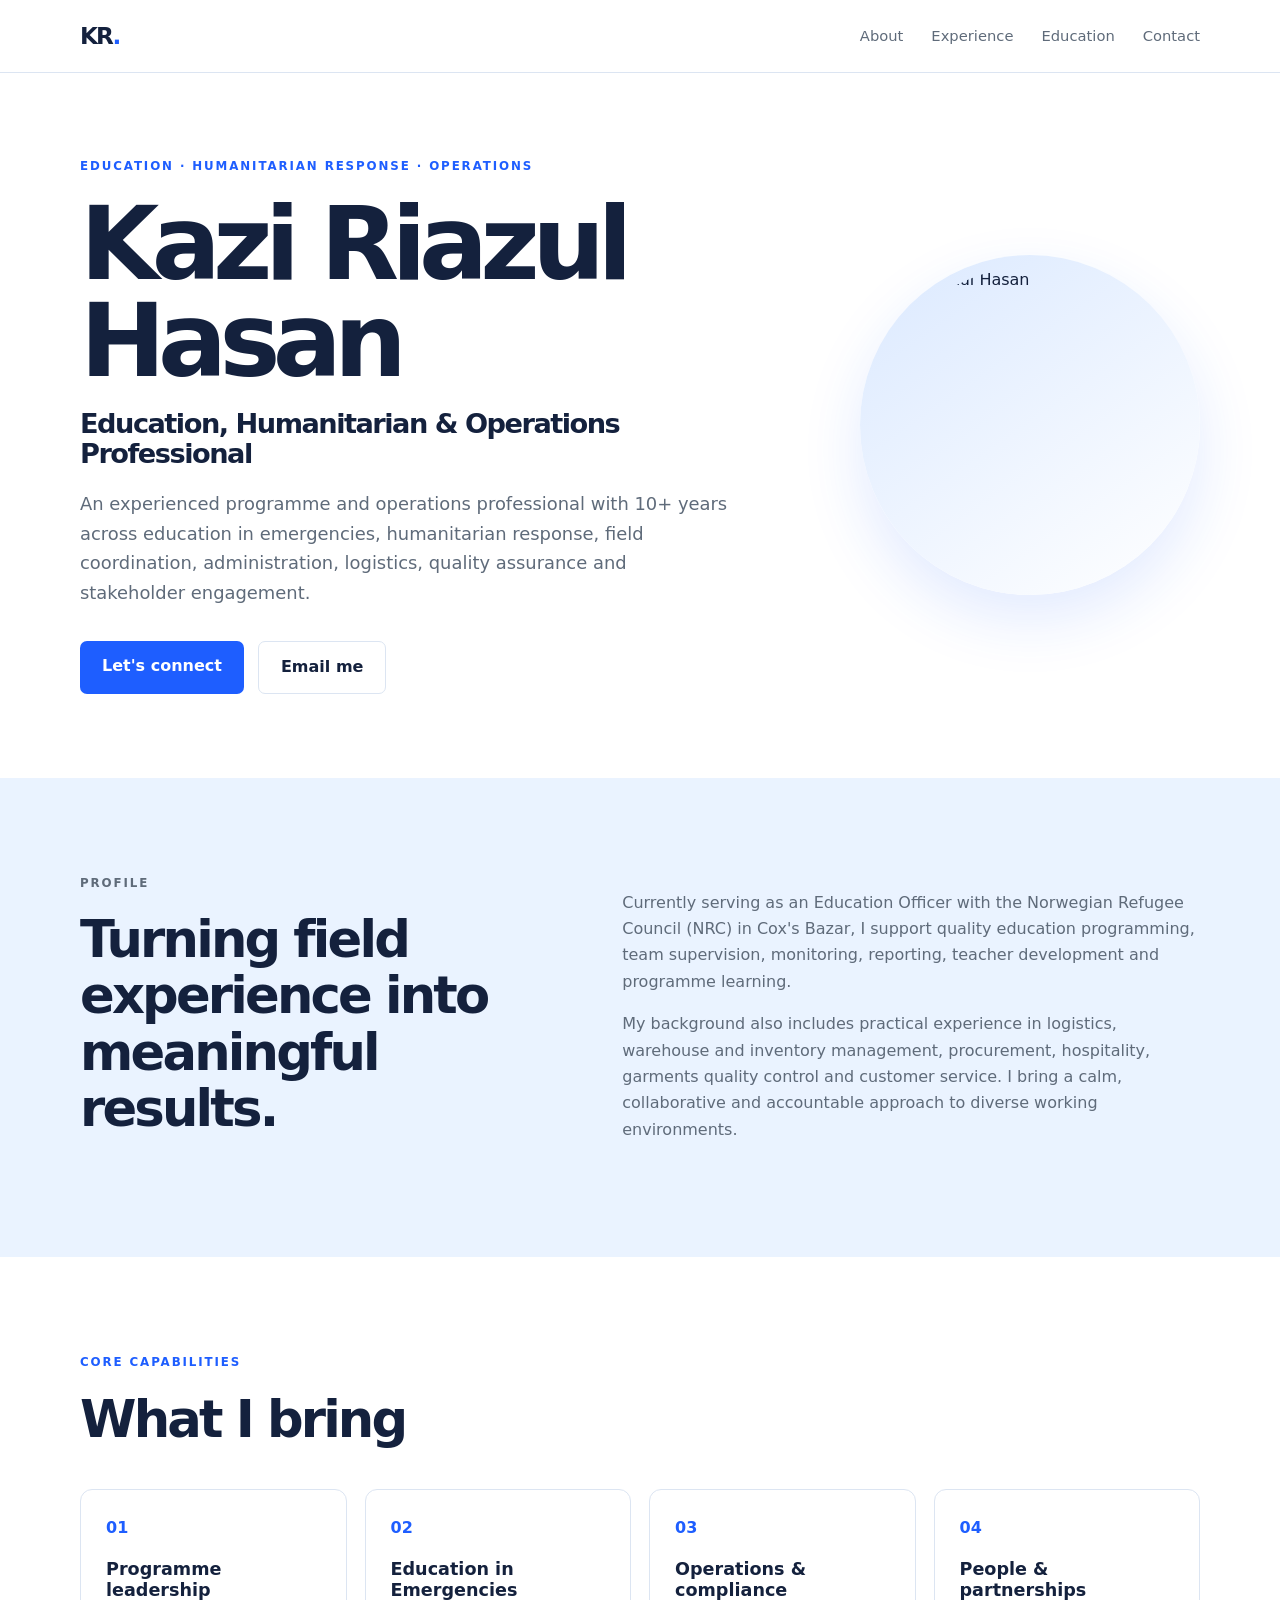
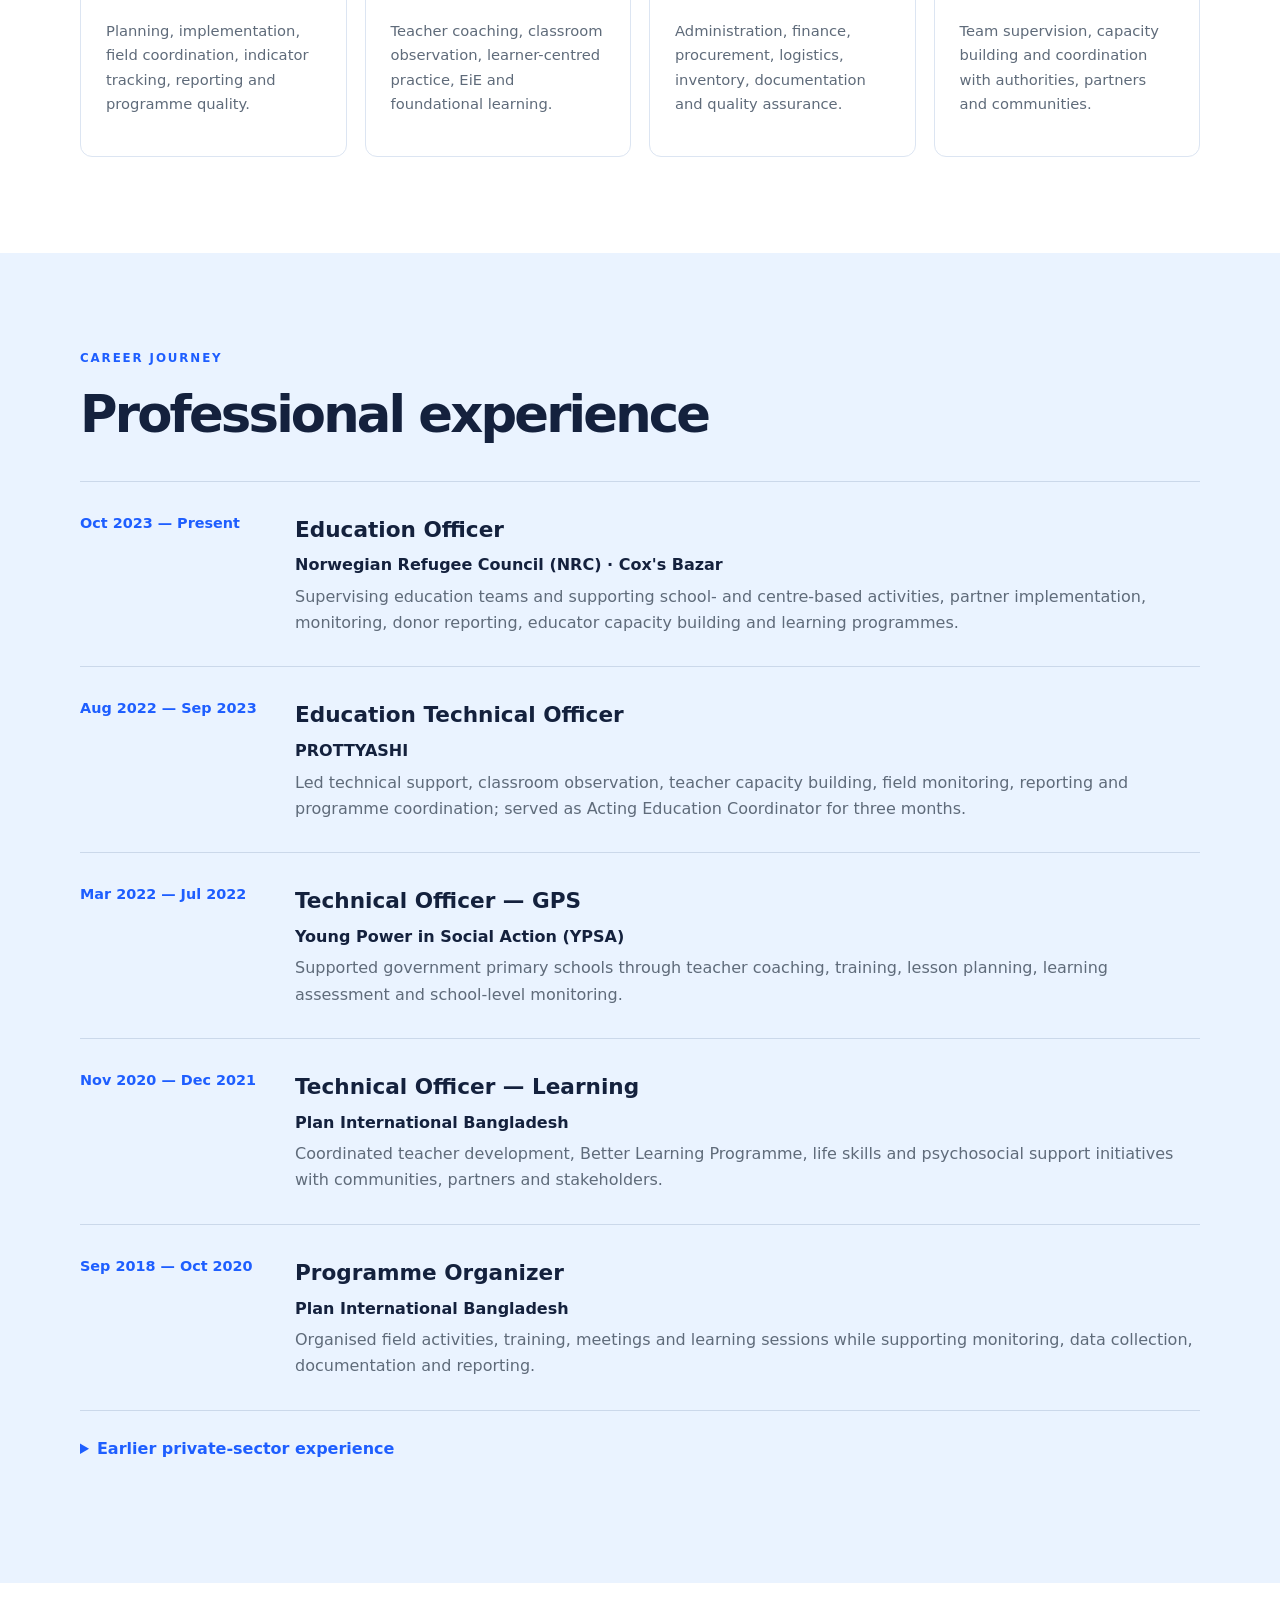
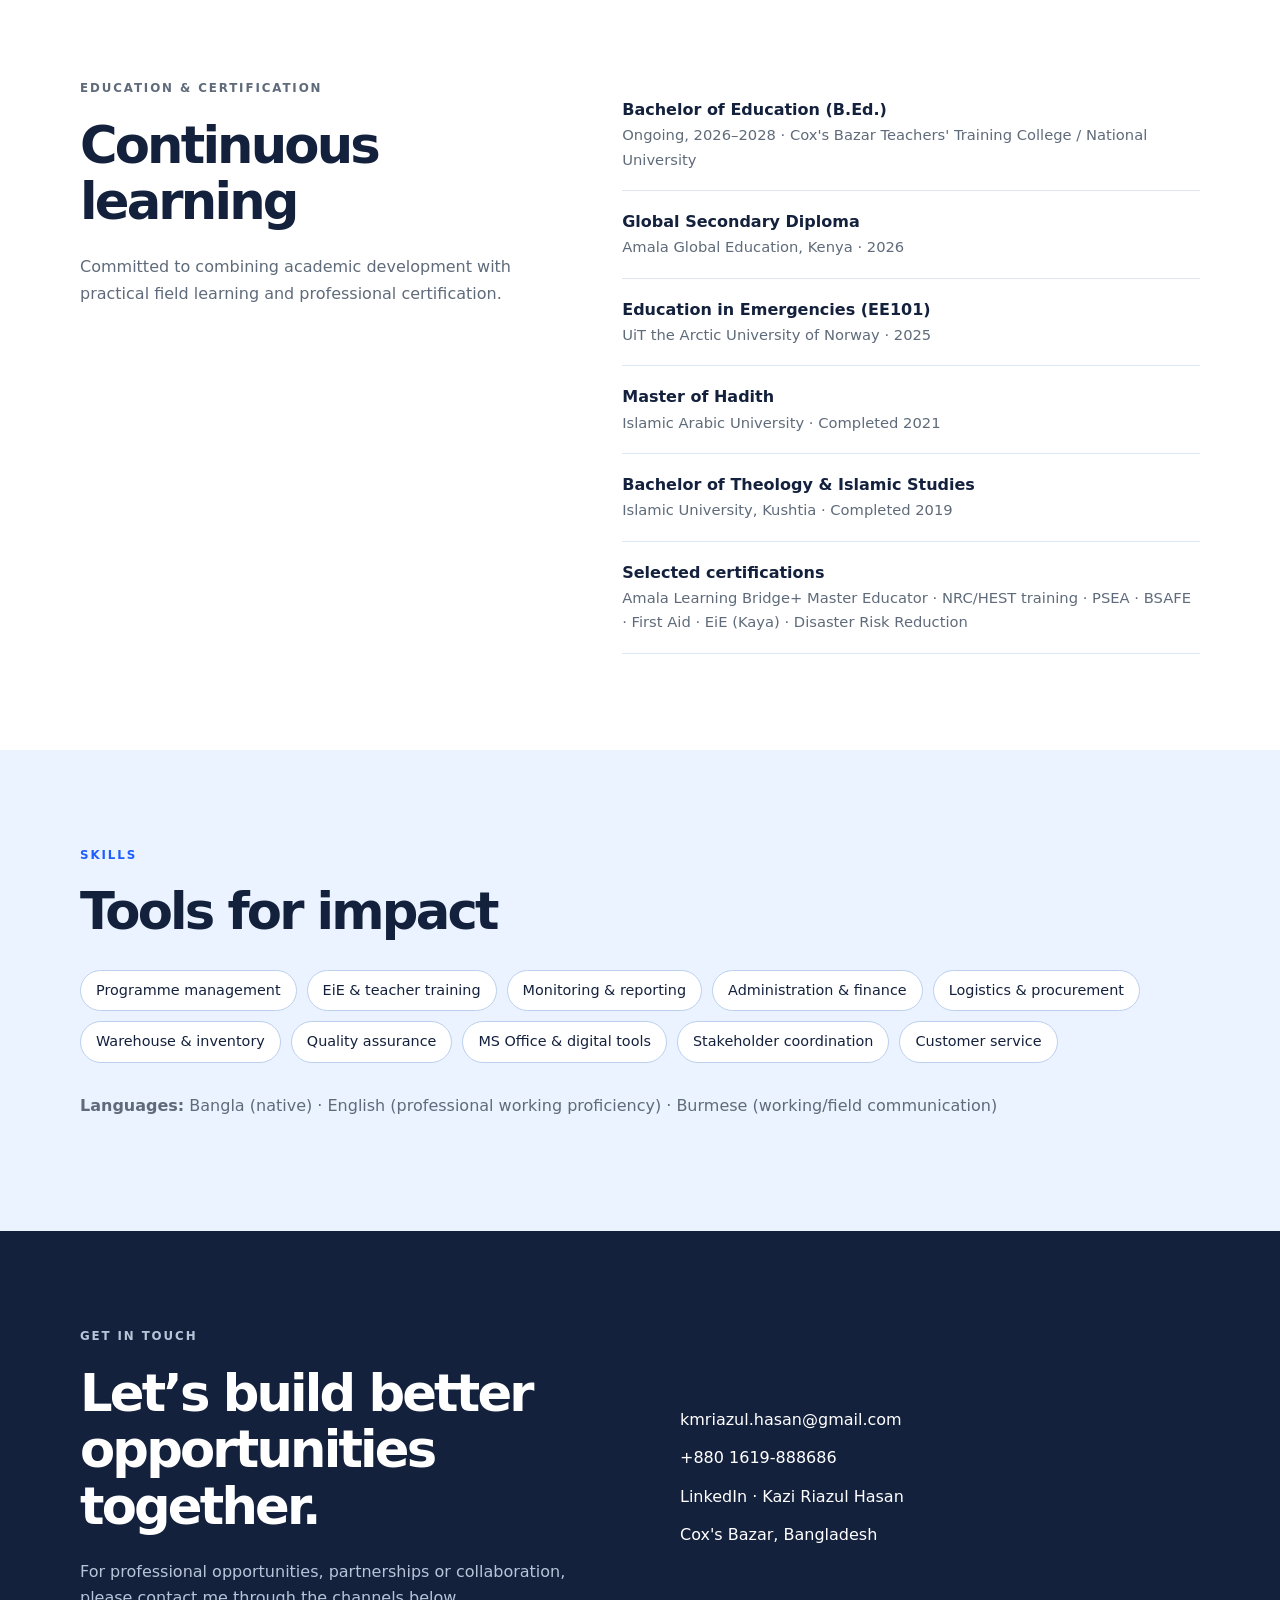
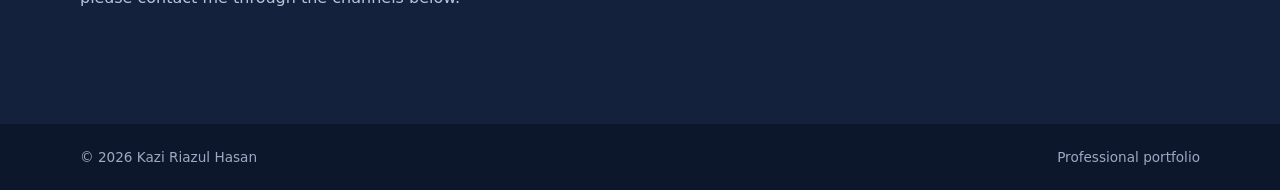
==== index.html @ aed3f88b "Update portfolio website name to Kazi Riazul Hasan" ====
<!doctype html>
<html lang="en">
<head>
  <meta charset="utf-8">
  <meta name="viewport" content="width=device-width, initial-scale=1">
  <meta name="description" content="Professional portfolio of Kazi Riazul Hasan — Education, Humanitarian and Operations Professional based in Cox's Bazar, Bangladesh.">
  <title>Kazi Riazul Hasan | Education &amp; Humanitarian Professional</title>
  <link rel="stylesheet" href="styles.css">
</head>
<body>
  <header class="site-header">
    <nav class="nav container" aria-label="Main navigation">
      <a class="brand" href="#top">KR<span>.</span></a>
      <div class="nav-links">
        <a href="#about">About</a><a href="#experience">Experience</a><a href="#education">Education</a><a href="#contact">Contact</a>
      </div>
    </nav>
  </header>

  <main id="top">
    <section class="hero container">
      <div class="hero-copy">
        <p class="eyebrow">EDUCATION · HUMANITARIAN RESPONSE · OPERATIONS</p>
        <h1>Kazi Riazul Hasan</h1>
        <h2>Education, Humanitarian &amp; Operations Professional</h2>
        <p class="lead">An experienced programme and operations professional with 10+ years across education in emergencies, humanitarian response, field coordination, administration, logistics, quality assurance and stakeholder engagement.</p>
        <div class="actions"><a class="button primary" href="#contact">Let's connect</a><a class="button secondary" href="mailto:kmriazul.hasan@gmail.com">Email me</a></div>
      </div>
      <div class="portrait-wrap"><img class="portrait" src="https://avatars.githubusercontent.com/u/332764245?v=4" alt="Kazi Riazul Hasan"></div>
    </section>

    <section id="about" class="section tinted"><div class="container two-col">
      <div><p class="eyebrow">PROFILE</p><h2>Turning field experience into meaningful results.</h2></div>
      <div><p>Currently serving as an Education Officer with the Norwegian Refugee Council (NRC) in Cox's Bazar, I support quality education programming, team supervision, monitoring, reporting, teacher development and programme learning.</p><p>My background also includes practical experience in logistics, warehouse and inventory management, procurement, hospitality, garments quality control and customer service. I bring a calm, collaborative and accountable approach to diverse working environments.</p></div>
    </div></section>

    <section class="section"><div class="container"><p class="eyebrow">CORE CAPABILITIES</p><h2>What I bring</h2><div class="cards">
      <article class="card"><div class="icon">01</div><h3>Programme leadership</h3><p>Planning, implementation, field coordination, indicator tracking, reporting and programme quality.</p></article>
      <article class="card"><div class="icon">02</div><h3>Education in Emergencies</h3><p>Teacher coaching, classroom observation, learner-centred practice, EiE and foundational learning.</p></article>
      <article class="card"><div class="icon">03</div><h3>Operations &amp; compliance</h3><p>Administration, finance, procurement, logistics, inventory, documentation and quality assurance.</p></article>
      <article class="card"><div class="icon">04</div><h3>People &amp; partnerships</h3><p>Team supervision, capacity building and coordination with authorities, partners and communities.</p></article>
    </div></div></section>

    <section id="experience" class="section tinted"><div class="container"><p class="eyebrow">CAREER JOURNEY</p><h2>Professional experience</h2><div class="timeline">
      <article class="role"><div class="role-date">Oct 2023 — Present</div><div><h3>Education Officer</h3><p class="company">Norwegian Refugee Council (NRC) · Cox's Bazar</p><p>Supervising education teams and supporting school- and centre-based activities, partner implementation, monitoring, donor reporting, educator capacity building and learning programmes.</p></div></article>
      <article class="role"><div class="role-date">Aug 2022 — Sep 2023</div><div><h3>Education Technical Officer</h3><p class="company">PROTTYASHI</p><p>Led technical support, classroom observation, teacher capacity building, field monitoring, reporting and programme coordination; served as Acting Education Coordinator for three months.</p></div></article>
      <article class="role"><div class="role-date">Mar 2022 — Jul 2022</div><div><h3>Technical Officer — GPS</h3><p class="company">Young Power in Social Action (YPSA)</p><p>Supported government primary schools through teacher coaching, training, lesson planning, learning assessment and school-level monitoring.</p></div></article>
      <article class="role"><div class="role-date">Nov 2020 — Dec 2021</div><div><h3>Technical Officer — Learning</h3><p class="company">Plan International Bangladesh</p><p>Coordinated teacher development, Better Learning Programme, life skills and psychosocial support initiatives with communities, partners and stakeholders.</p></div></article>
      <article class="role"><div class="role-date">Sep 2018 — Oct 2020</div><div><h3>Programme Organizer</h3><p class="company">Plan International Bangladesh</p><p>Organised field activities, training, meetings and learning sessions while supporting monitoring, data collection, documentation and reporting.</p></div></article>
      <details class="more-roles"><summary>Earlier private-sector experience</summary><p><strong>Warehouse Supervisor</strong> — AK Khan Telecom Limited (2017–2018) · <strong>Housekeeping Supervisor</strong> — Long Beach Hotel (2016–2017) · <strong>Sample Collection Assistant &amp; Quality Inspector</strong> — Ritzy Apparels (2014–2015) · <strong>Sales Representative</strong> — SINGER PLUS Bangladesh (2014).</p></details>
    </div></div></section>

    <section id="education" class="section"><div class="container two-col"><div><p class="eyebrow">EDUCATION &amp; CERTIFICATION</p><h2>Continuous learning</h2><p>Committed to combining academic development with practical field learning and professional certification.</p></div><div class="education-list">
      <div><strong>Bachelor of Education (B.Ed.)</strong><span>Ongoing, 2026–2028 · Cox's Bazar Teachers' Training College / National University</span></div>
      <div><strong>Global Secondary Diploma</strong><span>Amala Global Education, Kenya · 2026</span></div>
      <div><strong>Education in Emergencies (EE101)</strong><span>UiT the Arctic University of Norway · 2025</span></div>
      <div><strong>Master of Hadith</strong><span>Islamic Arabic University · Completed 2021</span></div>
      <div><strong>Bachelor of Theology &amp; Islamic Studies</strong><span>Islamic University, Kushtia · Completed 2019</span></div>
      <div><strong>Selected certifications</strong><span>Amala Learning Bridge+ Master Educator · NRC/HEST training · PSEA · BSAFE · First Aid · EiE (Kaya) · Disaster Risk Reduction</span></div>
    </div></div></section>

    <section class="section tinted"><div class="container"><p class="eyebrow">SKILLS</p><h2>Tools for impact</h2><div class="skill-list"><span>Programme management</span><span>EiE &amp; teacher training</span><span>Monitoring &amp; reporting</span><span>Administration &amp; finance</span><span>Logistics &amp; procurement</span><span>Warehouse &amp; inventory</span><span>Quality assurance</span><span>MS Office &amp; digital tools</span><span>Stakeholder coordination</span><span>Customer service</span></div><p class="languages"><strong>Languages:</strong> Bangla (native) · English (professional working proficiency) · Burmese (working/field communication)</p></div></section>

    <section id="contact" class="contact section"><div class="container contact-box"><div><p class="eyebrow">GET IN TOUCH</p><h2>Let’s build better opportunities together.</h2><p>For professional opportunities, partnerships or collaboration, please contact me through the channels below.</p></div><div class="contact-links"><a href="mailto:kmriazul.hasan@gmail.com">kmriazul.hasan@gmail.com</a><a href="tel:+8801619888686">+880 1619-888686</a><a href="https://www.linkedin.com/in/kazi-riazul-hasan/" target="_blank" rel="noopener">LinkedIn · Kazi Riazul Hasan</a><span>Cox's Bazar, Bangladesh</span></div></div></section>
  </main>
  <footer><div class="container"><span>© 2026 Kazi Riazul Hasan</span><span>Professional portfolio</span></div></footer>
</body>
</html>
---- styles.css ----
:root{--ink:#14213d;--muted:#5f6b7a;--blue:#1e5eff;--cyan:#eaf3ff;--line:#dce5f2;--white:#fff;--max:1120px}*{box-sizing:border-box}html{scroll-behavior:smooth}body{margin:0;color:var(--ink);font-family:Inter,ui-sans-serif,system-ui,-apple-system,BlinkMacSystemFont,"Segoe UI",sans-serif;line-height:1.65;background:var(--white)}.container{width:min(var(--max),calc(100% - 40px));margin:auto}.site-header{position:sticky;top:0;z-index:10;background:rgba(255,255,255,.92);backdrop-filter:blur(14px);border-bottom:1px solid var(--line)}.nav{height:72px;display:flex;align-items:center;justify-content:space-between}.brand{font-size:1.45rem;font-weight:850;letter-spacing:-.08em;color:var(--ink);text-decoration:none}.brand span{color:var(--blue)}.nav-links{display:flex;gap:28px}.nav-links a{color:var(--muted);font-size:.92rem;text-decoration:none}.nav-links a:hover{color:var(--blue)}.hero{min-height:660px;display:grid;grid-template-columns:1.35fr .65fr;align-items:center;gap:60px;padding:84px 0}.eyebrow{color:var(--blue);font-weight:800;font-size:.74rem;letter-spacing:.16em;margin:0 0 18px}.hero h1{font-size:clamp(3.3rem,8vw,6.6rem);line-height:.95;letter-spacing:-.075em;margin:0 0 20px}.hero h2{font-size:clamp(1.2rem,2.5vw,1.7rem);font-weight:600;margin:0 0 20px;max-width:620px}.lead{color:var(--muted);font-size:1.12rem;max-width:650px}.actions{display:flex;gap:14px;margin-top:34px}.button{border-radius:7px;padding:12px 22px;text-decoration:none;font-weight:700}.primary{background:var(--blue);color:#fff}.secondary{border:1px solid var(--line);color:var(--ink)}.portrait-wrap{justify-self:end;width:min(100%,340px);aspect-ratio:1;border-radius:50%;padding:12px;background:linear-gradient(145deg,#dbe9ff,#fff);box-shadow:0 25px 60px #235cff20}.portrait{width:100%;height:100%;object-fit:cover;border-radius:50%;display:block}.section{padding:96px 0}.tinted{background:var(--cyan)}h2{font-size:clamp(2rem,4vw,3.2rem);line-height:1.1;letter-spacing:-.055em;margin:0 0 25px}.two-col{display:grid;grid-template-columns:1fr 1.25fr;gap:80px}.two-col p{color:var(--muted)}.cards{display:grid;grid-template-columns:repeat(4,1fr);gap:18px;margin-top:42px}.card{border:1px solid var(--line);border-radius:12px;padding:25px;background:#fff}.card h3{font-size:1.1rem;line-height:1.2}.card p{font-size:.92rem;color:var(--muted)}.icon{color:var(--blue);font-weight:800}.timeline{margin-top:38px}.role{display:grid;grid-template-columns:180px 1fr;gap:35px;padding:30px 0;border-top:1px solid #cbd8ea}.role-date{font-weight:750;color:var(--blue);font-size:.9rem}.role h3{font-size:1.35rem;margin:0}.role p{color:var(--muted);margin:5px 0 0}.role .company{color:var(--ink);font-weight:700}.more-roles{border-top:1px solid #cbd8ea;padding:25px 0;color:var(--muted)}summary{cursor:pointer;color:var(--blue);font-weight:700}.education-list>div{padding:18px 0;border-bottom:1px solid var(--line)}.education-list strong,.education-list span{display:block}.education-list span{color:var(--muted);font-size:.92rem}.skill-list{display:flex;flex-wrap:wrap;gap:10px;margin:30px 0}.skill-list span{border:1px solid #bcd0ee;border-radius:50px;padding:8px 15px;background:#fff;font-size:.9rem}.languages{color:var(--muted)}.contact{background:var(--ink);color:#fff}.contact-box{display:grid;grid-template-columns:1fr 1fr;gap:80px;align-items:center}.contact h2{color:#fff}.contact p{color:#b8c4d8}.contact-links{display:flex;flex-direction:column;gap:12px}.contact-links a,.contact-links span{color:#fff;text-decoration:none}.contact-links a:hover{color:#8eb1ff}footer{background:#0d172c;color:#9baac2;padding:22px 0;font-size:.85rem}footer .container{display:flex;justify-content:space-between}@media(max-width:800px){.hero{grid-template-columns:1fr;padding:65px 0}.portrait-wrap{justify-self:start;width:220px;order:-1}.two-col,.contact-box{grid-template-columns:1fr;gap:25px}.cards{grid-template-columns:1fr 1fr}.role{grid-template-columns:1fr;gap:5px}.nav-links{gap:12px}.nav-links a:nth-child(-n+2){display:none}}@media(max-width:480px){.container{width:min(var(--max),calc(100% - 28px))}.cards{grid-template-columns:1fr}.section{padding:70px 0}.hero h1{font-size:3.6rem}}
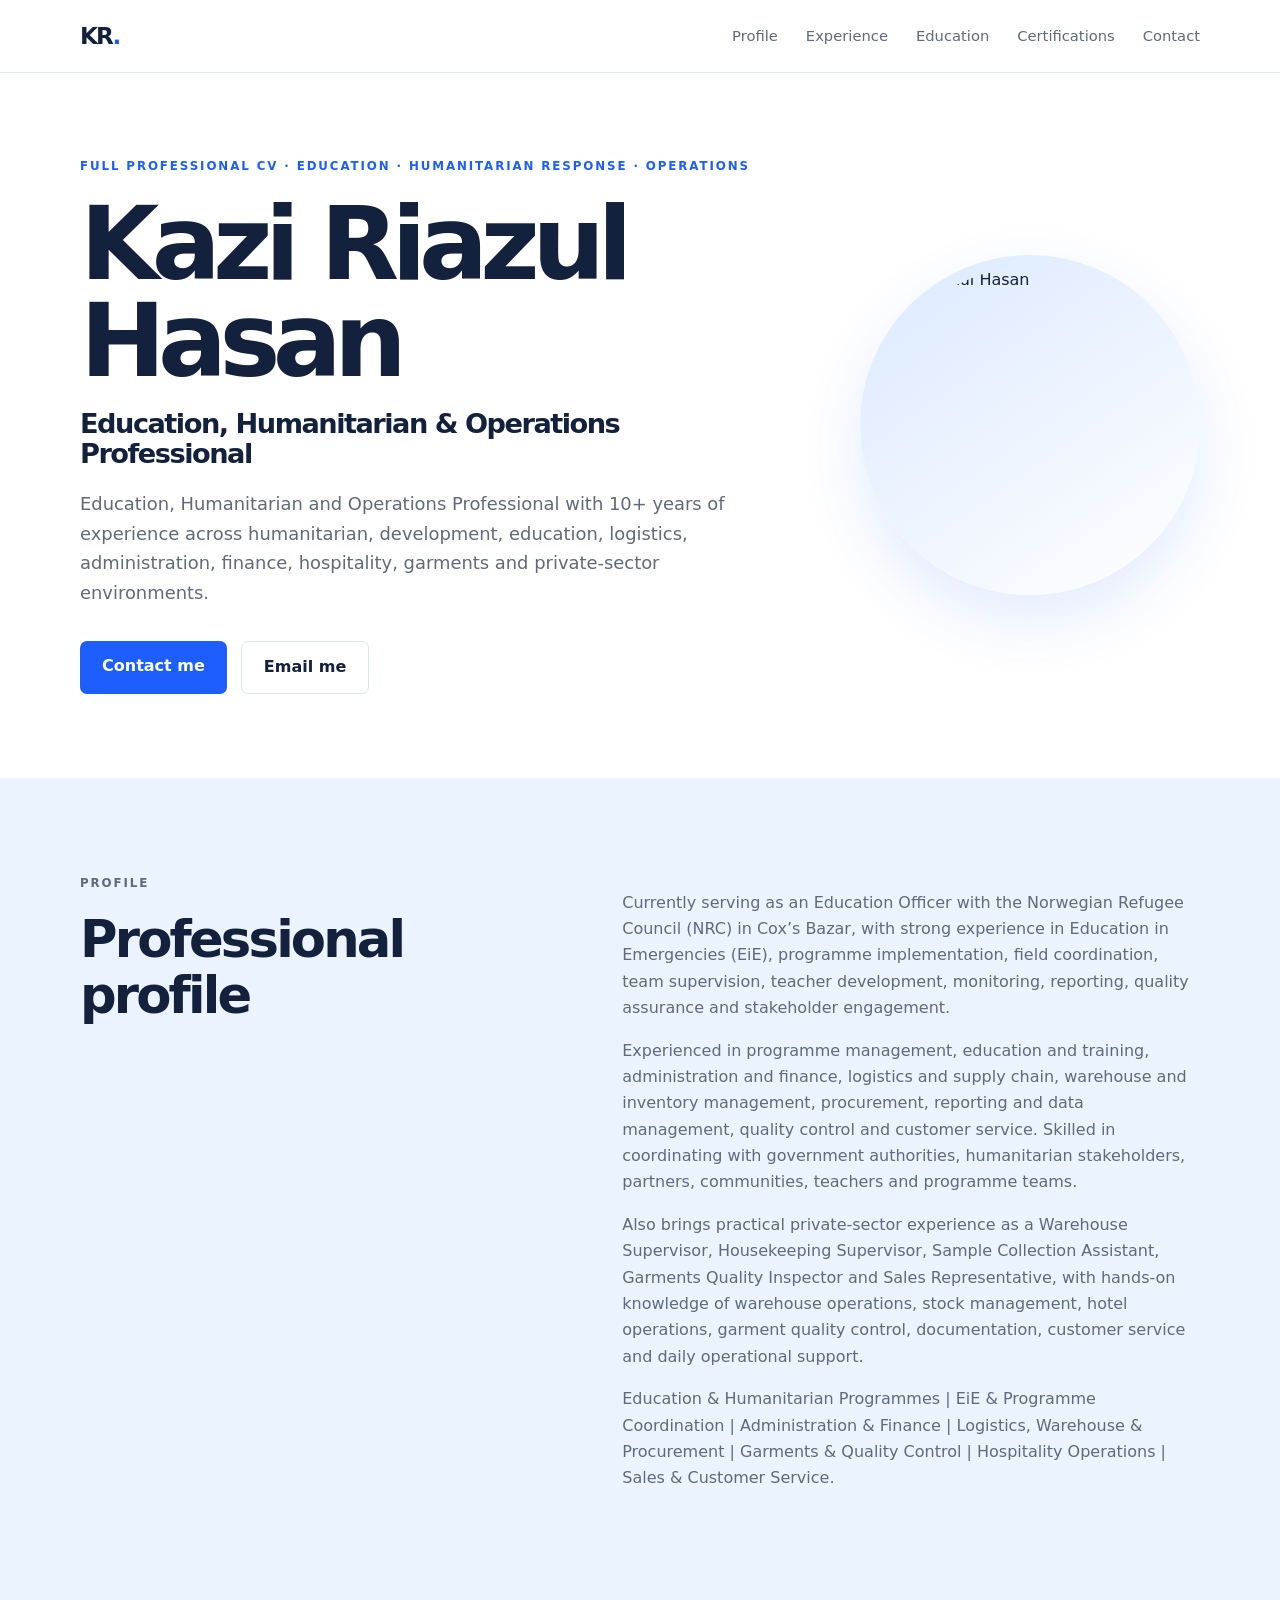
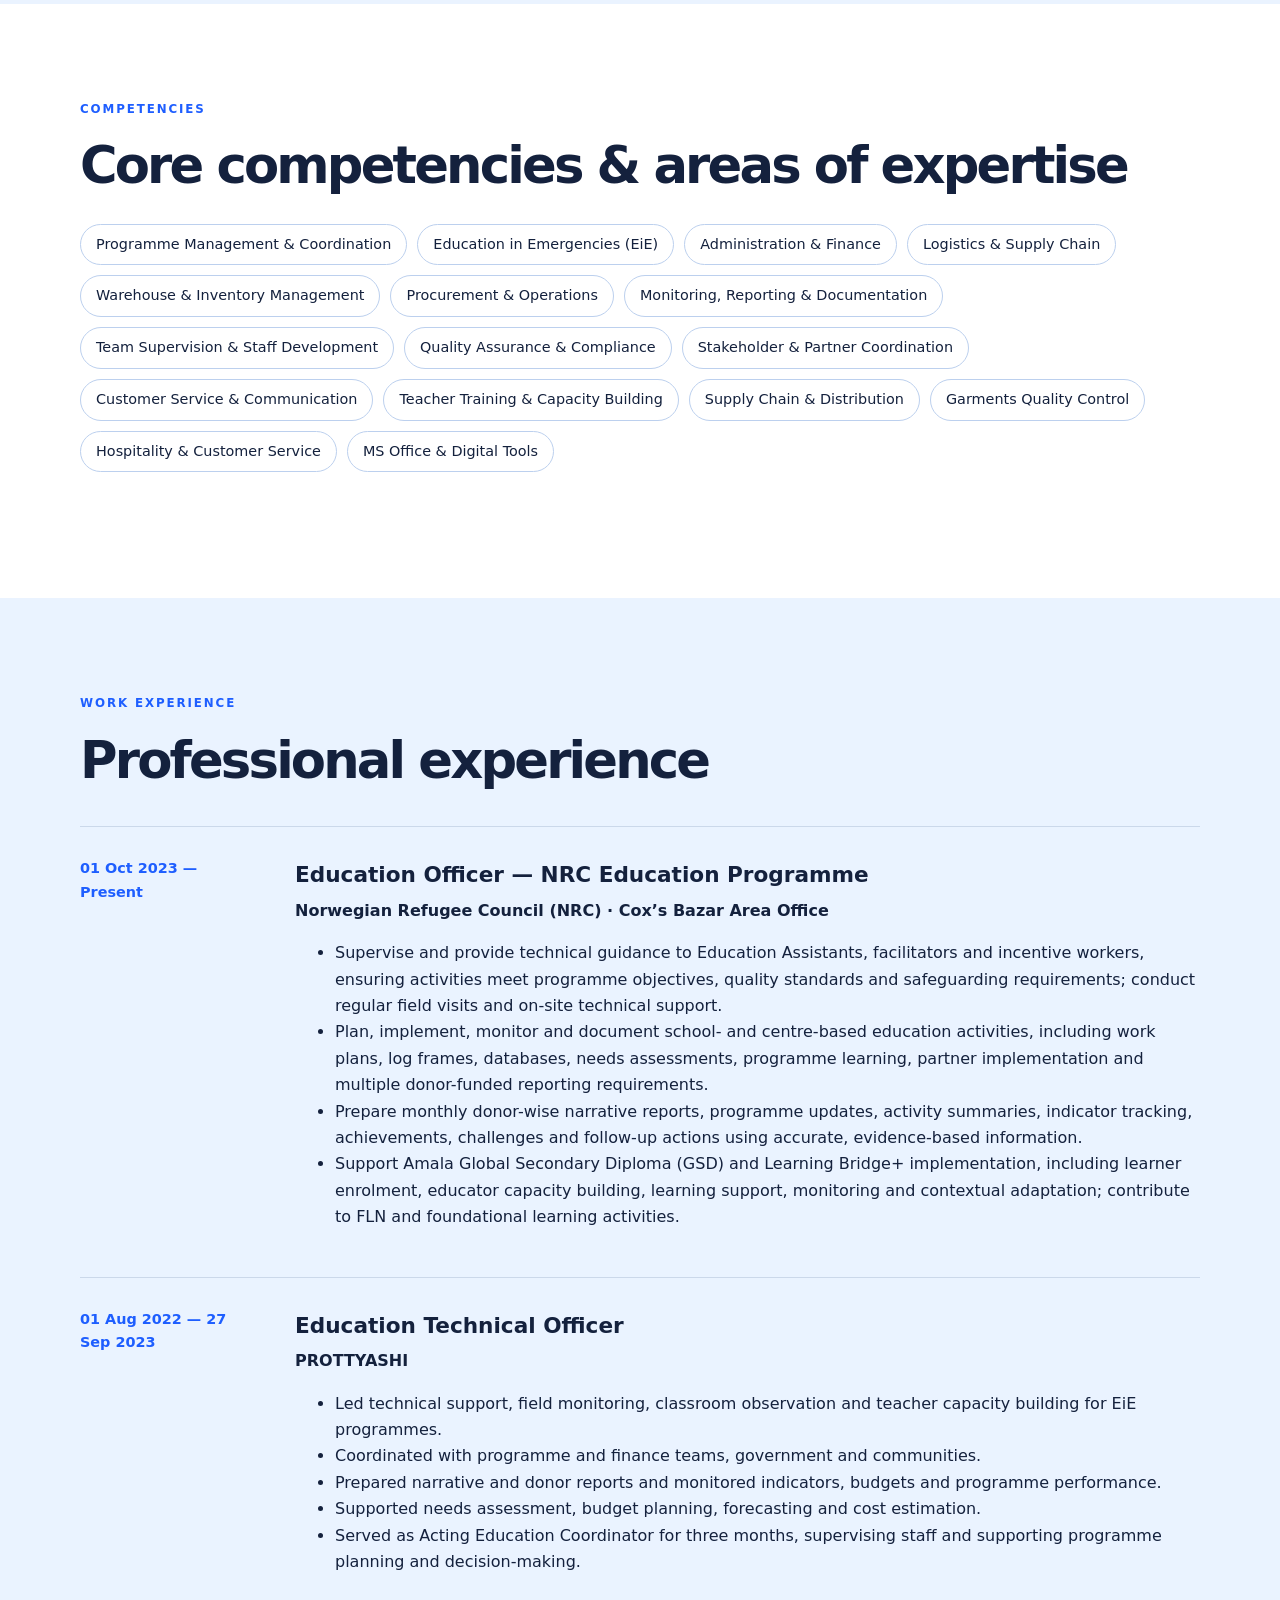
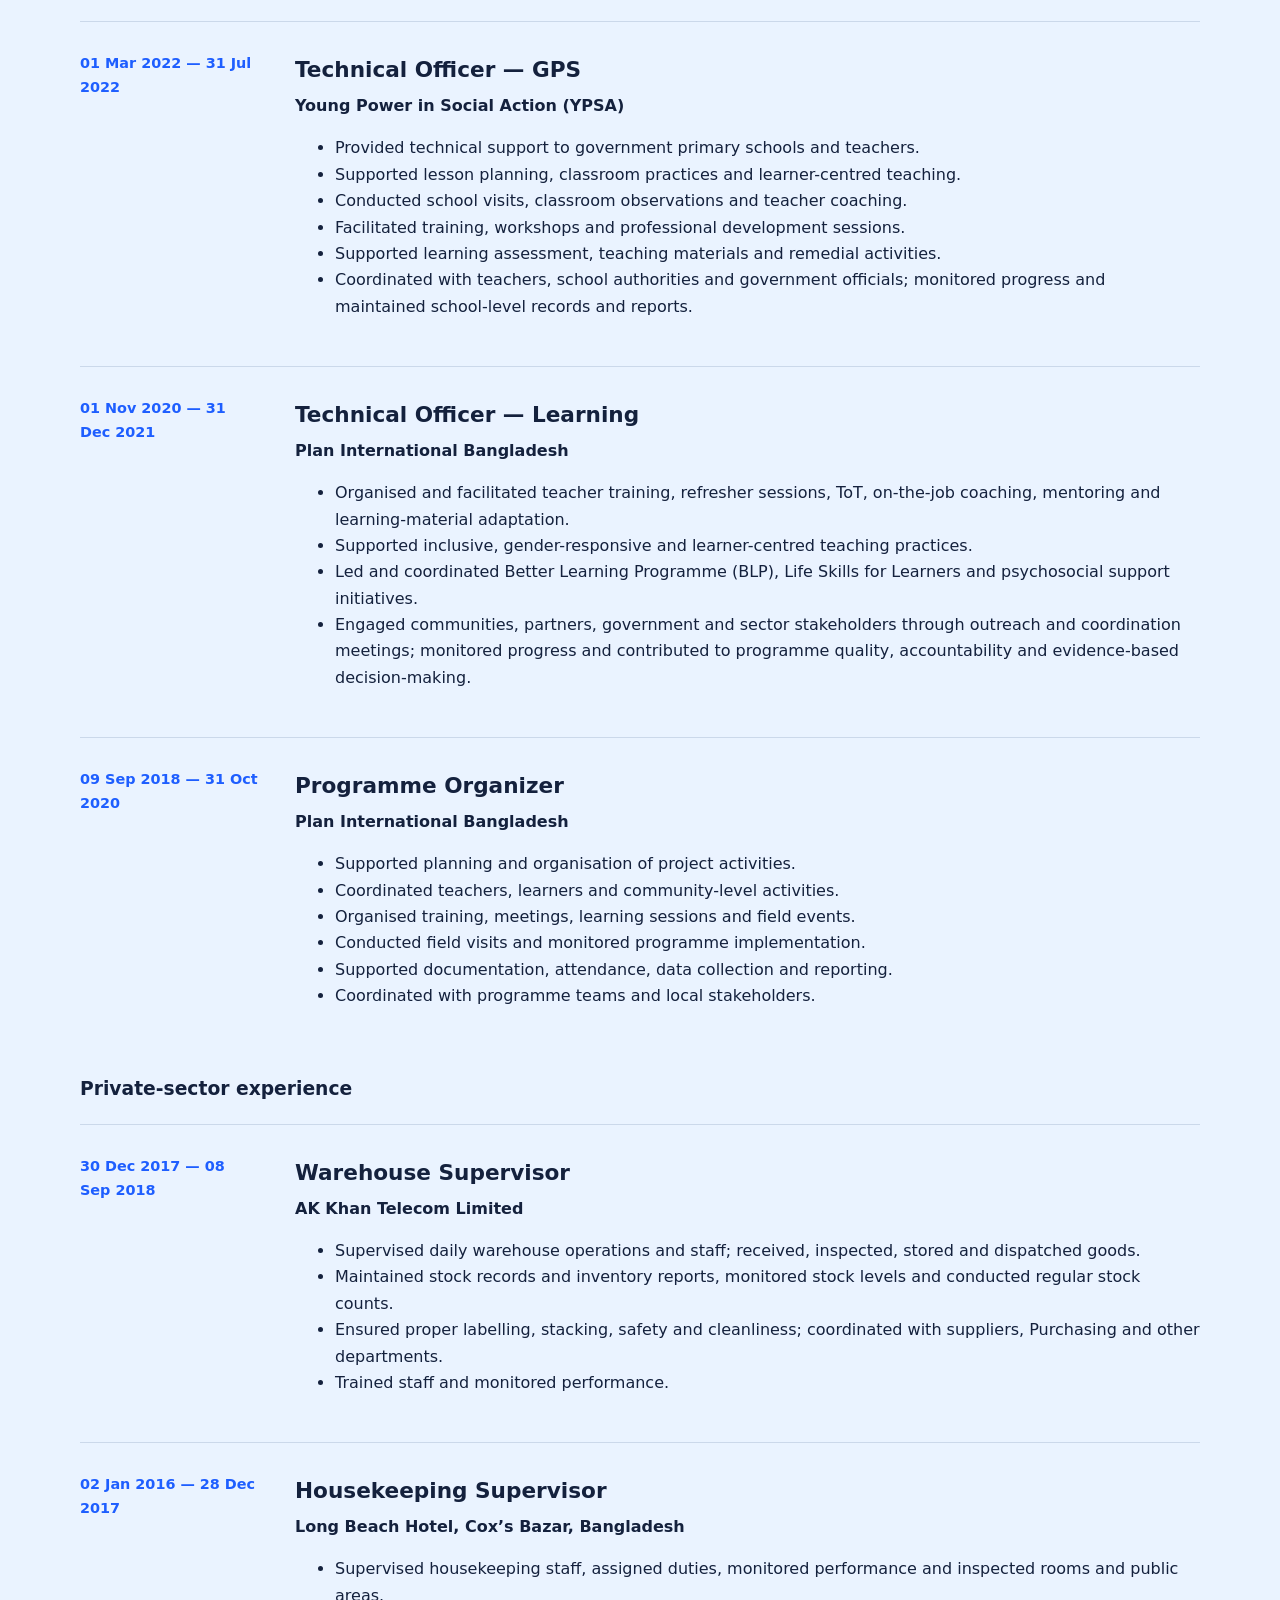
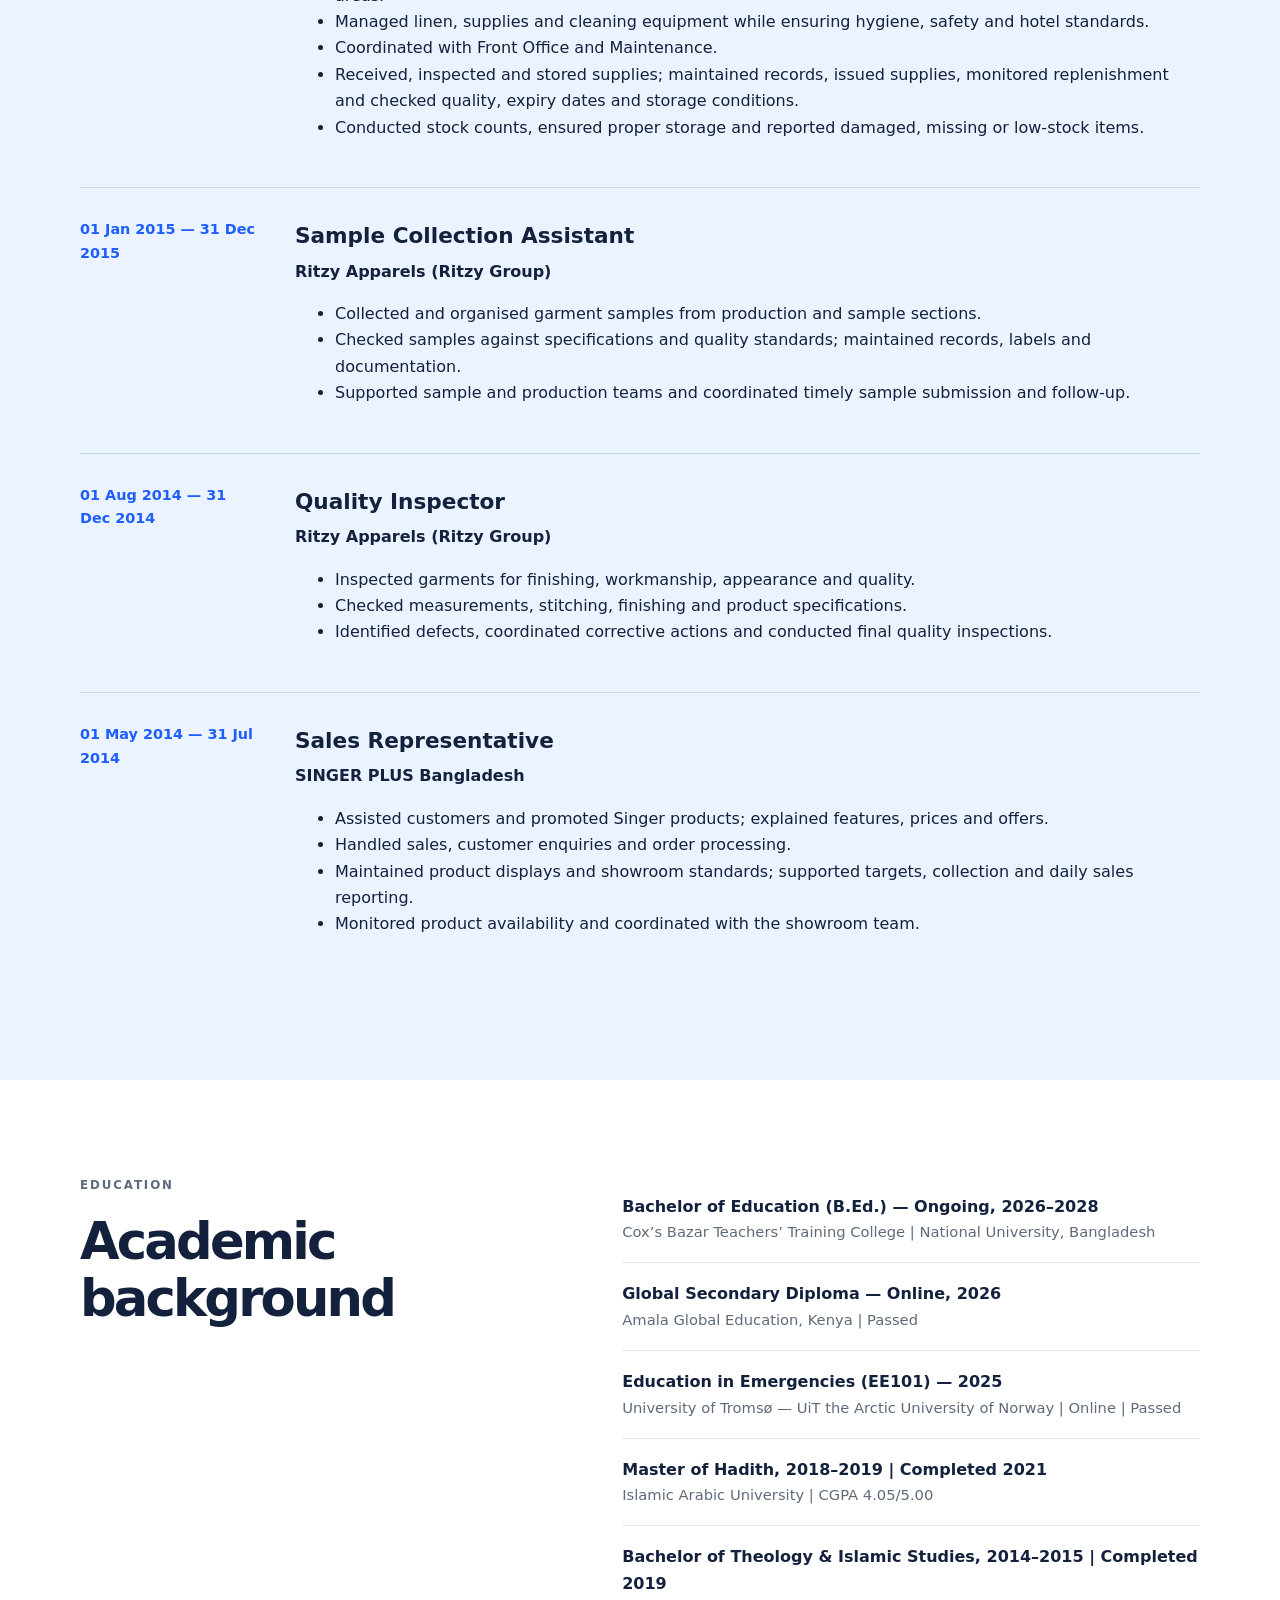
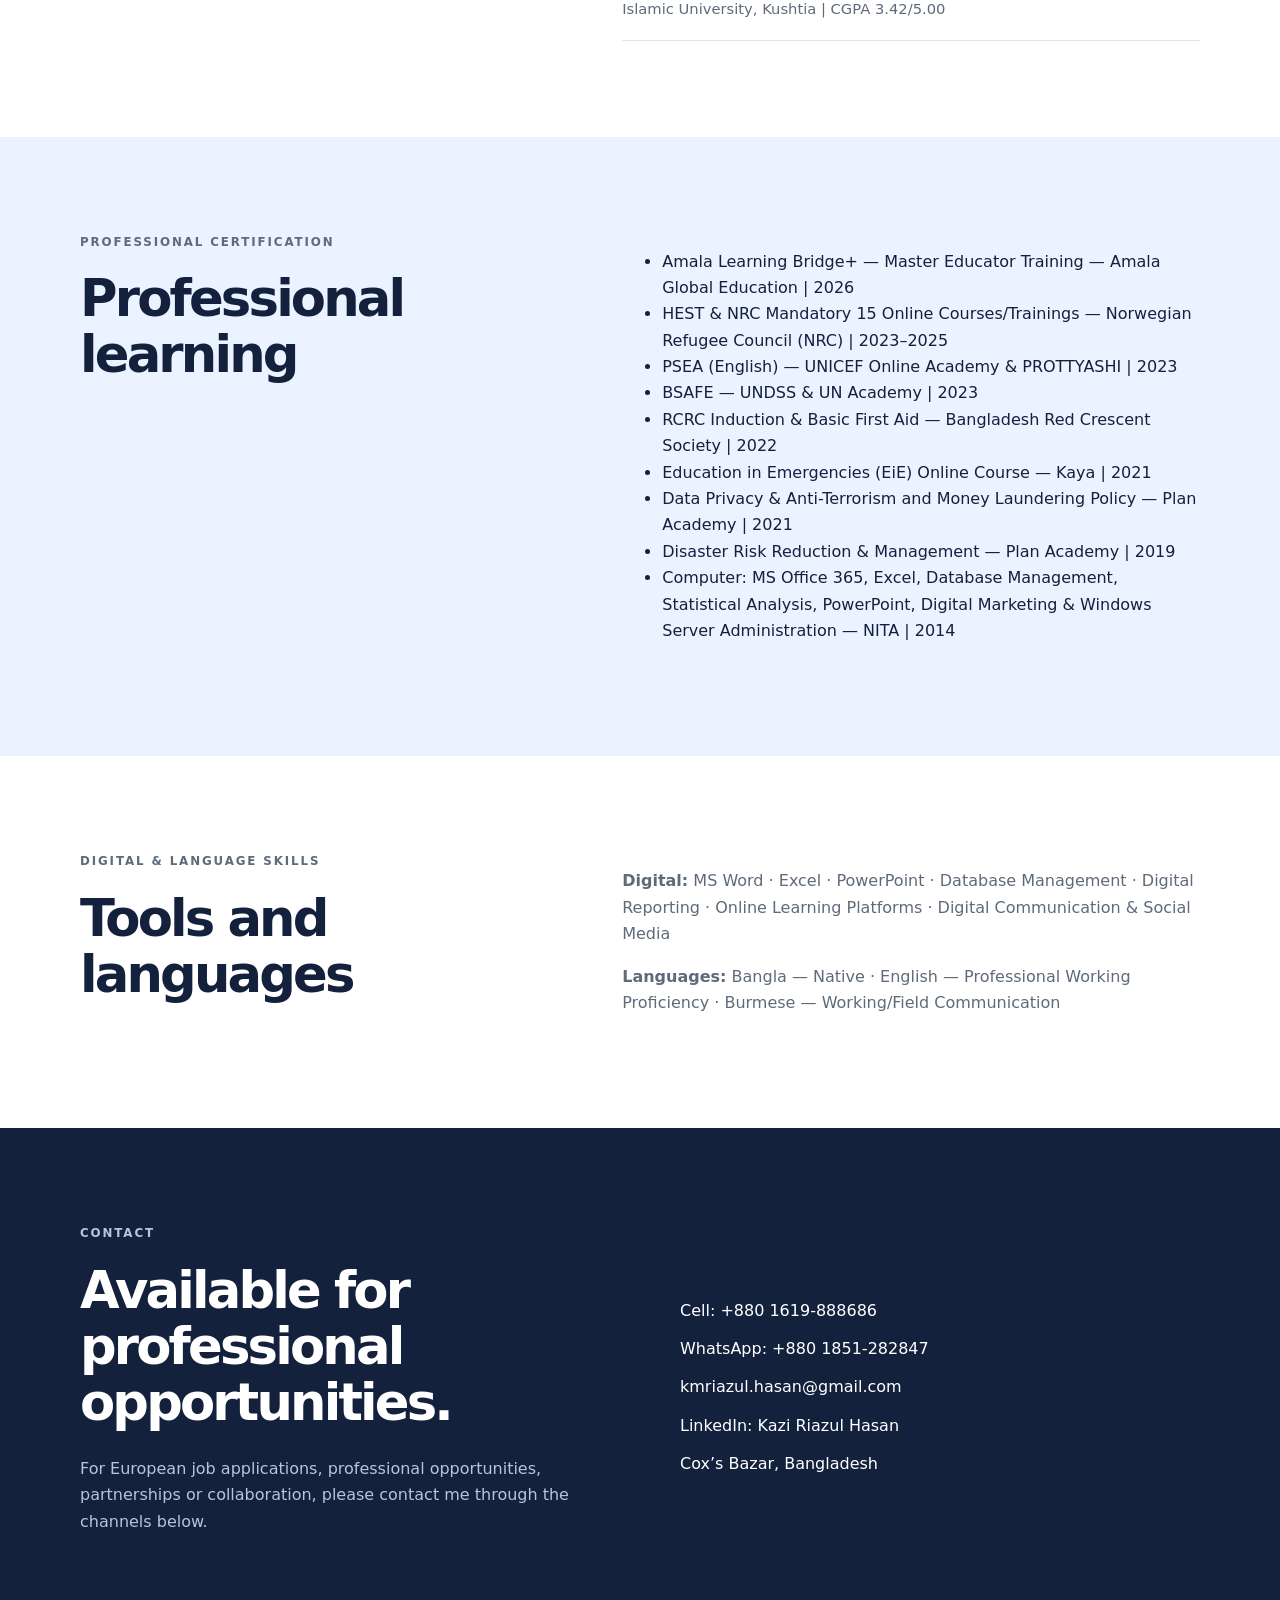
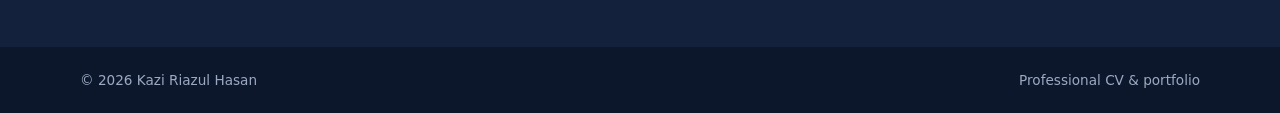
==== commit 0c1b8883: "Add complete CV content and full professional experience" ====
--- a/index.html
+++ b/index.html
@@ -3,66 +3,32 @@
 <head>
   <meta charset="utf-8">
   <meta name="viewport" content="width=device-width, initial-scale=1">
-  <meta name="description" content="Professional portfolio of Kazi Riazul Hasan — Education, Humanitarian and Operations Professional based in Cox's Bazar, Bangladesh.">
-  <title>Kazi Riazul Hasan | Education &amp; Humanitarian Professional</title>
+  <meta name="description" content="Full professional CV and portfolio of Kazi Riazul Hasan — Education, Humanitarian and Operations Professional.">
+  <title>Kazi Riazul Hasan | Full Professional CV</title>
   <link rel="stylesheet" href="styles.css">
 </head>
 <body>
-  <header class="site-header">
-    <nav class="nav container" aria-label="Main navigation">
-      <a class="brand" href="#top">KR<span>.</span></a>
-      <div class="nav-links">
-        <a href="#about">About</a><a href="#experience">Experience</a><a href="#education">Education</a><a href="#contact">Contact</a>
-      </div>
-    </nav>
-  </header>
-
-  <main id="top">
-    <section class="hero container">
-      <div class="hero-copy">
-        <p class="eyebrow">EDUCATION · HUMANITARIAN RESPONSE · OPERATIONS</p>
-        <h1>Kazi Riazul Hasan</h1>
-        <h2>Education, Humanitarian &amp; Operations Professional</h2>
-        <p class="lead">An experienced programme and operations professional with 10+ years across education in emergencies, humanitarian response, field coordination, administration, logistics, quality assurance and stakeholder engagement.</p>
-        <div class="actions"><a class="button primary" href="#contact">Let's connect</a><a class="button secondary" href="mailto:kmriazul.hasan@gmail.com">Email me</a></div>
-      </div>
-      <div class="portrait-wrap"><img class="portrait" src="https://avatars.githubusercontent.com/u/332764245?v=4" alt="Kazi Riazul Hasan"></div>
-    </section>
-
-    <section id="about" class="section tinted"><div class="container two-col">
-      <div><p class="eyebrow">PROFILE</p><h2>Turning field experience into meaningful results.</h2></div>
-      <div><p>Currently serving as an Education Officer with the Norwegian Refugee Council (NRC) in Cox's Bazar, I support quality education programming, team supervision, monitoring, reporting, teacher development and programme learning.</p><p>My background also includes practical experience in logistics, warehouse and inventory management, procurement, hospitality, garments quality control and customer service. I bring a calm, collaborative and accountable approach to diverse working environments.</p></div>
-    </div></section>
-
-    <section class="section"><div class="container"><p class="eyebrow">CORE CAPABILITIES</p><h2>What I bring</h2><div class="cards">
-      <article class="card"><div class="icon">01</div><h3>Programme leadership</h3><p>Planning, implementation, field coordination, indicator tracking, reporting and programme quality.</p></article>
-      <article class="card"><div class="icon">02</div><h3>Education in Emergencies</h3><p>Teacher coaching, classroom observation, learner-centred practice, EiE and foundational learning.</p></article>
-      <article class="card"><div class="icon">03</div><h3>Operations &amp; compliance</h3><p>Administration, finance, procurement, logistics, inventory, documentation and quality assurance.</p></article>
-      <article class="card"><div class="icon">04</div><h3>People &amp; partnerships</h3><p>Team supervision, capacity building and coordination with authorities, partners and communities.</p></article>
-    </div></div></section>
-
-    <section id="experience" class="section tinted"><div class="container"><p class="eyebrow">CAREER JOURNEY</p><h2>Professional experience</h2><div class="timeline">
-      <article class="role"><div class="role-date">Oct 2023 — Present</div><div><h3>Education Officer</h3><p class="company">Norwegian Refugee Council (NRC) · Cox's Bazar</p><p>Supervising education teams and supporting school- and centre-based activities, partner implementation, monitoring, donor reporting, educator capacity building and learning programmes.</p></div></article>
-      <article class="role"><div class="role-date">Aug 2022 — Sep 2023</div><div><h3>Education Technical Officer</h3><p class="company">PROTTYASHI</p><p>Led technical support, classroom observation, teacher capacity building, field monitoring, reporting and programme coordination; served as Acting Education Coordinator for three months.</p></div></article>
-      <article class="role"><div class="role-date">Mar 2022 — Jul 2022</div><div><h3>Technical Officer — GPS</h3><p class="company">Young Power in Social Action (YPSA)</p><p>Supported government primary schools through teacher coaching, training, lesson planning, learning assessment and school-level monitoring.</p></div></article>
-      <article class="role"><div class="role-date">Nov 2020 — Dec 2021</div><div><h3>Technical Officer — Learning</h3><p class="company">Plan International Bangladesh</p><p>Coordinated teacher development, Better Learning Programme, life skills and psychosocial support initiatives with communities, partners and stakeholders.</p></div></article>
-      <article class="role"><div class="role-date">Sep 2018 — Oct 2020</div><div><h3>Programme Organizer</h3><p class="company">Plan International Bangladesh</p><p>Organised field activities, training, meetings and learning sessions while supporting monitoring, data collection, documentation and reporting.</p></div></article>
-      <details class="more-roles"><summary>Earlier private-sector experience</summary><p><strong>Warehouse Supervisor</strong> — AK Khan Telecom Limited (2017–2018) · <strong>Housekeeping Supervisor</strong> — Long Beach Hotel (2016–2017) · <strong>Sample Collection Assistant &amp; Quality Inspector</strong> — Ritzy Apparels (2014–2015) · <strong>Sales Representative</strong> — SINGER PLUS Bangladesh (2014).</p></details>
-    </div></div></section>
-
-    <section id="education" class="section"><div class="container two-col"><div><p class="eyebrow">EDUCATION &amp; CERTIFICATION</p><h2>Continuous learning</h2><p>Committed to combining academic development with practical field learning and professional certification.</p></div><div class="education-list">
-      <div><strong>Bachelor of Education (B.Ed.)</strong><span>Ongoing, 2026–2028 · Cox's Bazar Teachers' Training College / National University</span></div>
-      <div><strong>Global Secondary Diploma</strong><span>Amala Global Education, Kenya · 2026</span></div>
-      <div><strong>Education in Emergencies (EE101)</strong><span>UiT the Arctic University of Norway · 2025</span></div>
-      <div><strong>Master of Hadith</strong><span>Islamic Arabic University · Completed 2021</span></div>
-      <div><strong>Bachelor of Theology &amp; Islamic Studies</strong><span>Islamic University, Kushtia · Completed 2019</span></div>
-      <div><strong>Selected certifications</strong><span>Amala Learning Bridge+ Master Educator · NRC/HEST training · PSEA · BSAFE · First Aid · EiE (Kaya) · Disaster Risk Reduction</span></div>
-    </div></div></section>
-
-    <section class="section tinted"><div class="container"><p class="eyebrow">SKILLS</p><h2>Tools for impact</h2><div class="skill-list"><span>Programme management</span><span>EiE &amp; teacher training</span><span>Monitoring &amp; reporting</span><span>Administration &amp; finance</span><span>Logistics &amp; procurement</span><span>Warehouse &amp; inventory</span><span>Quality assurance</span><span>MS Office &amp; digital tools</span><span>Stakeholder coordination</span><span>Customer service</span></div><p class="languages"><strong>Languages:</strong> Bangla (native) · English (professional working proficiency) · Burmese (working/field communication)</p></div></section>
-
-    <section id="contact" class="contact section"><div class="container contact-box"><div><p class="eyebrow">GET IN TOUCH</p><h2>Let’s build better opportunities together.</h2><p>For professional opportunities, partnerships or collaboration, please contact me through the channels below.</p></div><div class="contact-links"><a href="mailto:kmriazul.hasan@gmail.com">kmriazul.hasan@gmail.com</a><a href="tel:+8801619888686">+880 1619-888686</a><a href="https://www.linkedin.com/in/kazi-riazul-hasan/" target="_blank" rel="noopener">LinkedIn · Kazi Riazul Hasan</a><span>Cox's Bazar, Bangladesh</span></div></div></section>
-  </main>
-  <footer><div class="container"><span>© 2026 Kazi Riazul Hasan</span><span>Professional portfolio</span></div></footer>
-</body>
-</html>
+<header class="site-header"><nav class="nav container" aria-label="Main navigation"><a class="brand" href="#top">KR<span>.</span></a><div class="nav-links"><a href="#profile">Profile</a><a href="#experience">Experience</a><a href="#education">Education</a><a href="#certifications">Certifications</a><a href="#contact">Contact</a></div></nav></header>
+<main id="top">
+<section class="hero container"><div class="hero-copy"><p class="eyebrow">FULL PROFESSIONAL CV · EDUCATION · HUMANITARIAN RESPONSE · OPERATIONS</p><h1>Kazi Riazul Hasan</h1><h2>Education, Humanitarian &amp; Operations Professional</h2><p class="lead">Education, Humanitarian and Operations Professional with 10+ years of experience across humanitarian, development, education, logistics, administration, finance, hospitality, garments and private-sector environments.</p><div class="actions"><a class="button primary" href="#contact">Contact me</a><a class="button secondary" href="mailto:kmriazul.hasan@gmail.com">Email me</a></div></div><div class="portrait-wrap"><img class="portrait" src="https://avatars.githubusercontent.com/u/332764245?v=4" alt="Kazi Riazul Hasan"></div></section>
+<section id="profile" class="section tinted"><div class="container two-col"><div><p class="eyebrow">PROFILE</p><h2>Professional profile</h2></div><div><p>Currently serving as an Education Officer with the Norwegian Refugee Council (NRC) in Cox’s Bazar, with strong experience in Education in Emergencies (EiE), programme implementation, field coordination, team supervision, teacher development, monitoring, reporting, quality assurance and stakeholder engagement.</p><p>Experienced in programme management, education and training, administration and finance, logistics and supply chain, warehouse and inventory management, procurement, reporting and data management, quality control and customer service. Skilled in coordinating with government authorities, humanitarian stakeholders, partners, communities, teachers and programme teams.</p><p>Also brings practical private-sector experience as a Warehouse Supervisor, Housekeeping Supervisor, Sample Collection Assistant, Garments Quality Inspector and Sales Representative, with hands-on knowledge of warehouse operations, stock management, hotel operations, garment quality control, documentation, customer service and daily operational support.</p><p class="highlight">Education &amp; Humanitarian Programmes | EiE &amp; Programme Coordination | Administration &amp; Finance | Logistics, Warehouse &amp; Procurement | Garments &amp; Quality Control | Hospitality Operations | Sales &amp; Customer Service.</p></div></div></section>
+<section class="section"><div class="container"><p class="eyebrow">COMPETENCIES</p><h2>Core competencies &amp; areas of expertise</h2><div class="skill-list"><span>Programme Management &amp; Coordination</span><span>Education in Emergencies (EiE)</span><span>Administration &amp; Finance</span><span>Logistics &amp; Supply Chain</span><span>Warehouse &amp; Inventory Management</span><span>Procurement &amp; Operations</span><span>Monitoring, Reporting &amp; Documentation</span><span>Team Supervision &amp; Staff Development</span><span>Quality Assurance &amp; Compliance</span><span>Stakeholder &amp; Partner Coordination</span><span>Customer Service &amp; Communication</span><span>Teacher Training &amp; Capacity Building</span><span>Supply Chain &amp; Distribution</span><span>Garments Quality Control</span><span>Hospitality &amp; Customer Service</span><span>MS Office &amp; Digital Tools</span></div></div></section>
+<section id="experience" class="section tinted"><div class="container"><p class="eyebrow">WORK EXPERIENCE</p><h2>Professional experience</h2><div class="timeline">
+<article class="role"><div class="role-date">01 Oct 2023 — Present</div><div><h3>Education Officer — NRC Education Programme</h3><p class="company">Norwegian Refugee Council (NRC) · Cox’s Bazar Area Office</p><ul><li>Supervise and provide technical guidance to Education Assistants, facilitators and incentive workers, ensuring activities meet programme objectives, quality standards and safeguarding requirements; conduct regular field visits and on-site technical support.</li><li>Plan, implement, monitor and document school- and centre-based education activities, including work plans, log frames, databases, needs assessments, programme learning, partner implementation and multiple donor-funded reporting requirements.</li><li>Prepare monthly donor-wise narrative reports, programme updates, activity summaries, indicator tracking, achievements, challenges and follow-up actions using accurate, evidence-based information.</li><li>Support Amala Global Secondary Diploma (GSD) and Learning Bridge+ implementation, including learner enrolment, educator capacity building, learning support, monitoring and contextual adaptation; contribute to FLN and foundational learning activities.</li></ul></div></article>
+<article class="role"><div class="role-date">01 Aug 2022 — 27 Sep 2023</div><div><h3>Education Technical Officer</h3><p class="company">PROTTYASHI</p><ul><li>Led technical support, field monitoring, classroom observation and teacher capacity building for EiE programmes.</li><li>Coordinated with programme and finance teams, government and communities.</li><li>Prepared narrative and donor reports and monitored indicators, budgets and programme performance.</li><li>Supported needs assessment, budget planning, forecasting and cost estimation.</li><li>Served as Acting Education Coordinator for three months, supervising staff and supporting programme planning and decision-making.</li></ul></div></article>
+<article class="role"><div class="role-date">01 Mar 2022 — 31 Jul 2022</div><div><h3>Technical Officer — GPS</h3><p class="company">Young Power in Social Action (YPSA)</p><ul><li>Provided technical support to government primary schools and teachers.</li><li>Supported lesson planning, classroom practices and learner-centred teaching.</li><li>Conducted school visits, classroom observations and teacher coaching.</li><li>Facilitated training, workshops and professional development sessions.</li><li>Supported learning assessment, teaching materials and remedial activities.</li><li>Coordinated with teachers, school authorities and government officials; monitored progress and maintained school-level records and reports.</li></ul></div></article>
+<article class="role"><div class="role-date">01 Nov 2020 — 31 Dec 2021</div><div><h3>Technical Officer — Learning</h3><p class="company">Plan International Bangladesh</p><ul><li>Organised and facilitated teacher training, refresher sessions, ToT, on-the-job coaching, mentoring and learning-material adaptation.</li><li>Supported inclusive, gender-responsive and learner-centred teaching practices.</li><li>Led and coordinated Better Learning Programme (BLP), Life Skills for Learners and psychosocial support initiatives.</li><li>Engaged communities, partners, government and sector stakeholders through outreach and coordination meetings; monitored progress and contributed to programme quality, accountability and evidence-based decision-making.</li></ul></div></article>
+<article class="role"><div class="role-date">09 Sep 2018 — 31 Oct 2020</div><div><h3>Programme Organizer</h3><p class="company">Plan International Bangladesh</p><ul><li>Supported planning and organisation of project activities.</li><li>Coordinated teachers, learners and community-level activities.</li><li>Organised training, meetings, learning sessions and field events.</li><li>Conducted field visits and monitored programme implementation.</li><li>Supported documentation, attendance, data collection and reporting.</li><li>Coordinated with programme teams and local stakeholders.</li></ul></div></article>
+<h3 class="subheading">Private-sector experience</h3>
+<article class="role"><div class="role-date">30 Dec 2017 — 08 Sep 2018</div><div><h3>Warehouse Supervisor</h3><p class="company">AK Khan Telecom Limited</p><ul><li>Supervised daily warehouse operations and staff; received, inspected, stored and dispatched goods.</li><li>Maintained stock records and inventory reports, monitored stock levels and conducted regular stock counts.</li><li>Ensured proper labelling, stacking, safety and cleanliness; coordinated with suppliers, Purchasing and other departments.</li><li>Trained staff and monitored performance.</li></ul></div></article>
+<article class="role"><div class="role-date">02 Jan 2016 — 28 Dec 2017</div><div><h3>Housekeeping Supervisor</h3><p class="company">Long Beach Hotel, Cox’s Bazar, Bangladesh</p><ul><li>Supervised housekeeping staff, assigned duties, monitored performance and inspected rooms and public areas.</li><li>Managed linen, supplies and cleaning equipment while ensuring hygiene, safety and hotel standards.</li><li>Coordinated with Front Office and Maintenance.</li><li>Received, inspected and stored supplies; maintained records, issued supplies, monitored replenishment and checked quality, expiry dates and storage conditions.</li><li>Conducted stock counts, ensured proper storage and reported damaged, missing or low-stock items.</li></ul></div></article>
+<article class="role"><div class="role-date">01 Jan 2015 — 31 Dec 2015</div><div><h3>Sample Collection Assistant</h3><p class="company">Ritzy Apparels (Ritzy Group)</p><ul><li>Collected and organised garment samples from production and sample sections.</li><li>Checked samples against specifications and quality standards; maintained records, labels and documentation.</li><li>Supported sample and production teams and coordinated timely sample submission and follow-up.</li></ul></div></article>
+<article class="role"><div class="role-date">01 Aug 2014 — 31 Dec 2014</div><div><h3>Quality Inspector</h3><p class="company">Ritzy Apparels (Ritzy Group)</p><ul><li>Inspected garments for finishing, workmanship, appearance and quality.</li><li>Checked measurements, stitching, finishing and product specifications.</li><li>Identified defects, coordinated corrective actions and conducted final quality inspections.</li></ul></div></article>
+<article class="role"><div class="role-date">01 May 2014 — 31 Jul 2014</div><div><h3>Sales Representative</h3><p class="company">SINGER PLUS Bangladesh</p><ul><li>Assisted customers and promoted Singer products; explained features, prices and offers.</li><li>Handled sales, customer enquiries and order processing.</li><li>Maintained product displays and showroom standards; supported targets, collection and daily sales reporting.</li><li>Monitored product availability and coordinated with the showroom team.</li></ul></div></article>
+</div></div></section>
+<section id="education" class="section"><div class="container two-col"><div><p class="eyebrow">EDUCATION</p><h2>Academic background</h2></div><div class="education-list"><div><strong>Bachelor of Education (B.Ed.) — Ongoing, 2026–2028</strong><span>Cox’s Bazar Teachers’ Training College | National University, Bangladesh</span></div><div><strong>Global Secondary Diploma — Online, 2026</strong><span>Amala Global Education, Kenya | Passed</span></div><div><strong>Education in Emergencies (EE101) — 2025</strong><span>University of Tromsø — UiT the Arctic University of Norway | Online | Passed</span></div><div><strong>Master of Hadith, 2018–2019 | Completed 2021</strong><span>Islamic Arabic University | CGPA 4.05/5.00</span></div><div><strong>Bachelor of Theology &amp; Islamic Studies, 2014–2015 | Completed 2019</strong><span>Islamic University, Kushtia | CGPA 3.42/5.00</span></div></div></div></section>
+<section id="certifications" class="section tinted"><div class="container two-col"><div><p class="eyebrow">PROFESSIONAL CERTIFICATION</p><h2>Professional learning</h2></div><div><ul class="cert-list"><li>Amala Learning Bridge+ — Master Educator Training — Amala Global Education | 2026</li><li>HEST &amp; NRC Mandatory 15 Online Courses/Trainings — Norwegian Refugee Council (NRC) | 2023–2025</li><li>PSEA (English) — UNICEF Online Academy &amp; PROTTYASHI | 2023</li><li>BSAFE — UNDSS &amp; UN Academy | 2023</li><li>RCRC Induction &amp; Basic First Aid — Bangladesh Red Crescent Society | 2022</li><li>Education in Emergencies (EiE) Online Course — Kaya | 2021</li><li>Data Privacy &amp; Anti-Terrorism and Money Laundering Policy — Plan Academy | 2021</li><li>Disaster Risk Reduction &amp; Management — Plan Academy | 2019</li><li>Computer: MS Office 365, Excel, Database Management, Statistical Analysis, PowerPoint, Digital Marketing &amp; Windows Server Administration — NITA | 2014</li></ul></div></div></section>
+<section class="section"><div class="container two-col"><div><p class="eyebrow">DIGITAL &amp; LANGUAGE SKILLS</p><h2>Tools and languages</h2></div><div><p><strong>Digital:</strong> MS Word · Excel · PowerPoint · Database Management · Digital Reporting · Online Learning Platforms · Digital Communication &amp; Social Media</p><p><strong>Languages:</strong> Bangla — Native · English — Professional Working Proficiency · Burmese — Working/Field Communication</p></div></div></section>
+<section id="contact" class="contact section"><div class="container contact-box"><div><p class="eyebrow">CONTACT</p><h2>Available for professional opportunities.</h2><p>For European job applications, professional opportunities, partnerships or collaboration, please contact me through the channels below.</p></div><div class="contact-links"><a href="tel:+8801619888686">Cell: +880 1619-888686</a><a href="https://wa.me/8801851282847" target="_blank" rel="noopener">WhatsApp: +880 1851-282847</a><a href="mailto:kmriazul.hasan@gmail.com">kmriazul.hasan@gmail.com</a><a href="https://www.linkedin.com/in/kazi-riazul-hasan/" target="_blank" rel="noopener">LinkedIn: Kazi Riazul Hasan</a><span>Cox’s Bazar, Bangladesh</span></div></div></section>
+</main><footer><div class="container"><span>© 2026 Kazi Riazul Hasan</span><span>Professional CV &amp; portfolio</span></div></footer>
+</body></html>
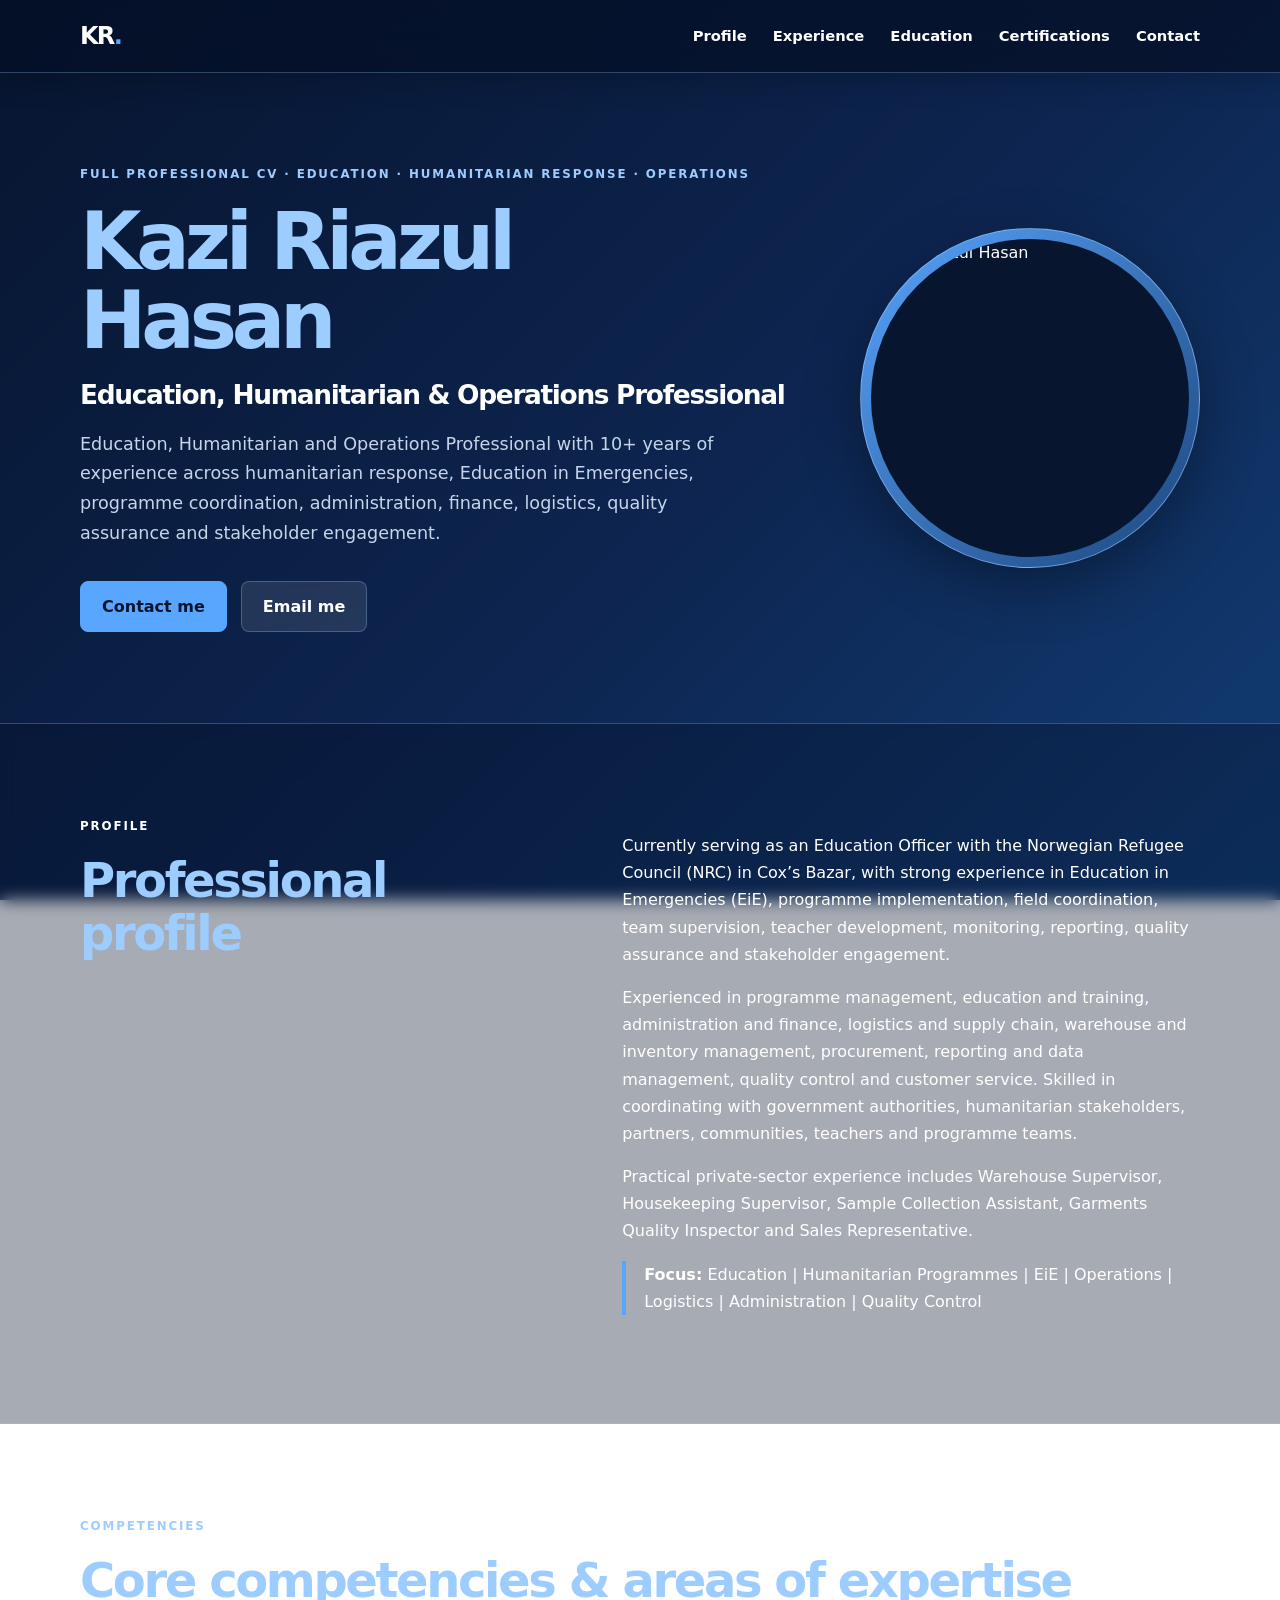
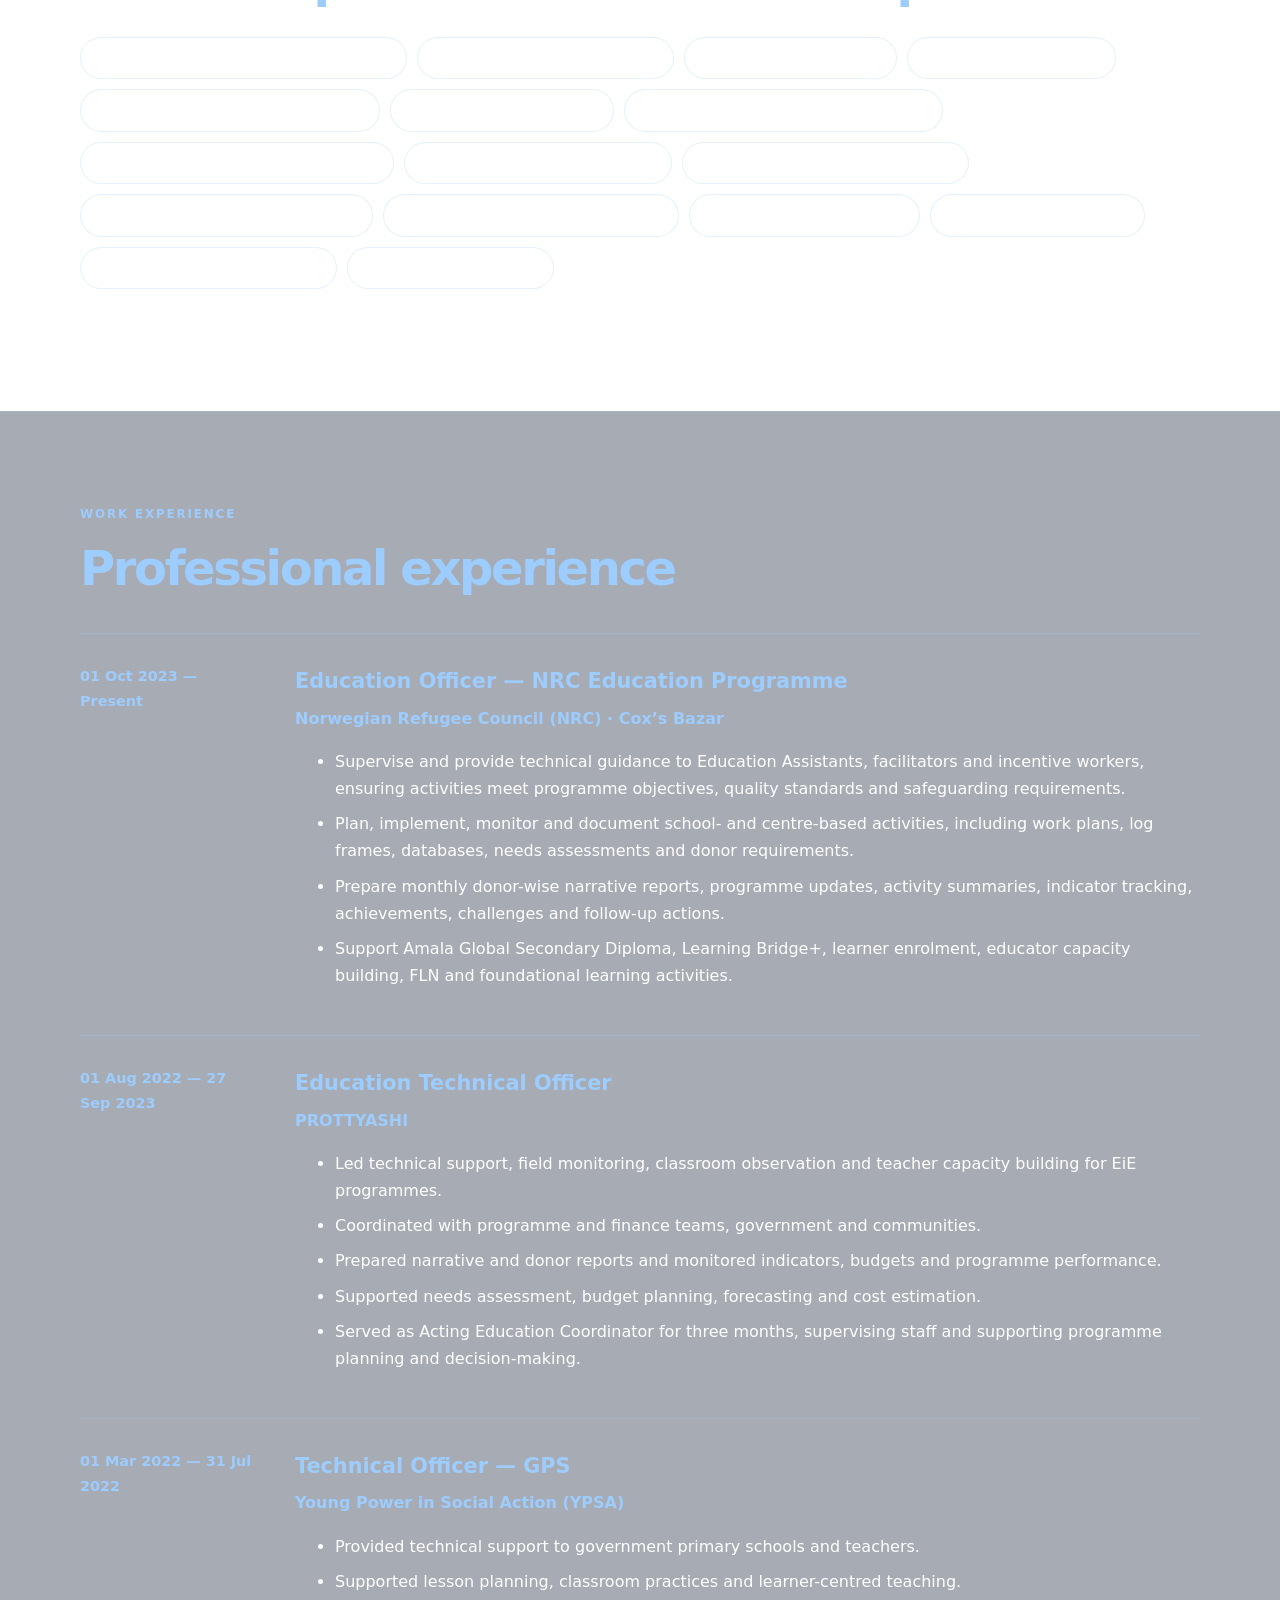
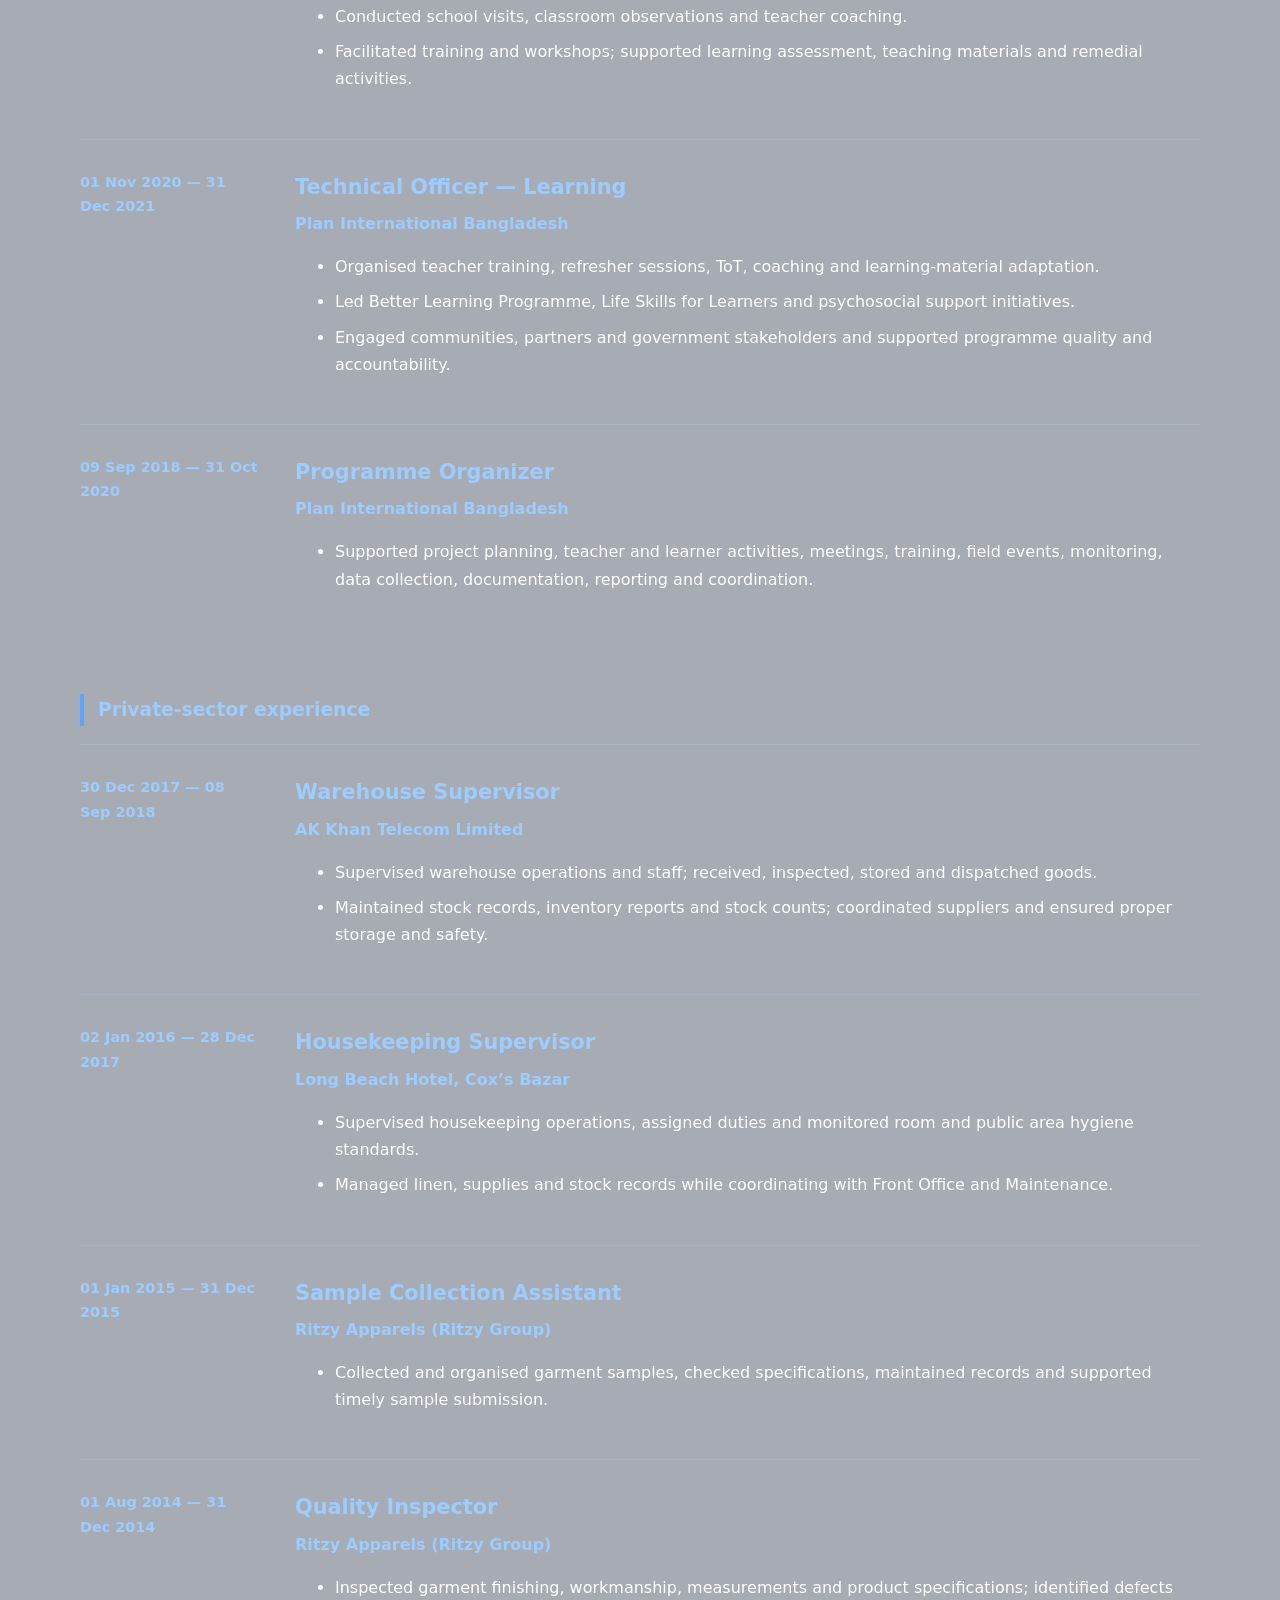
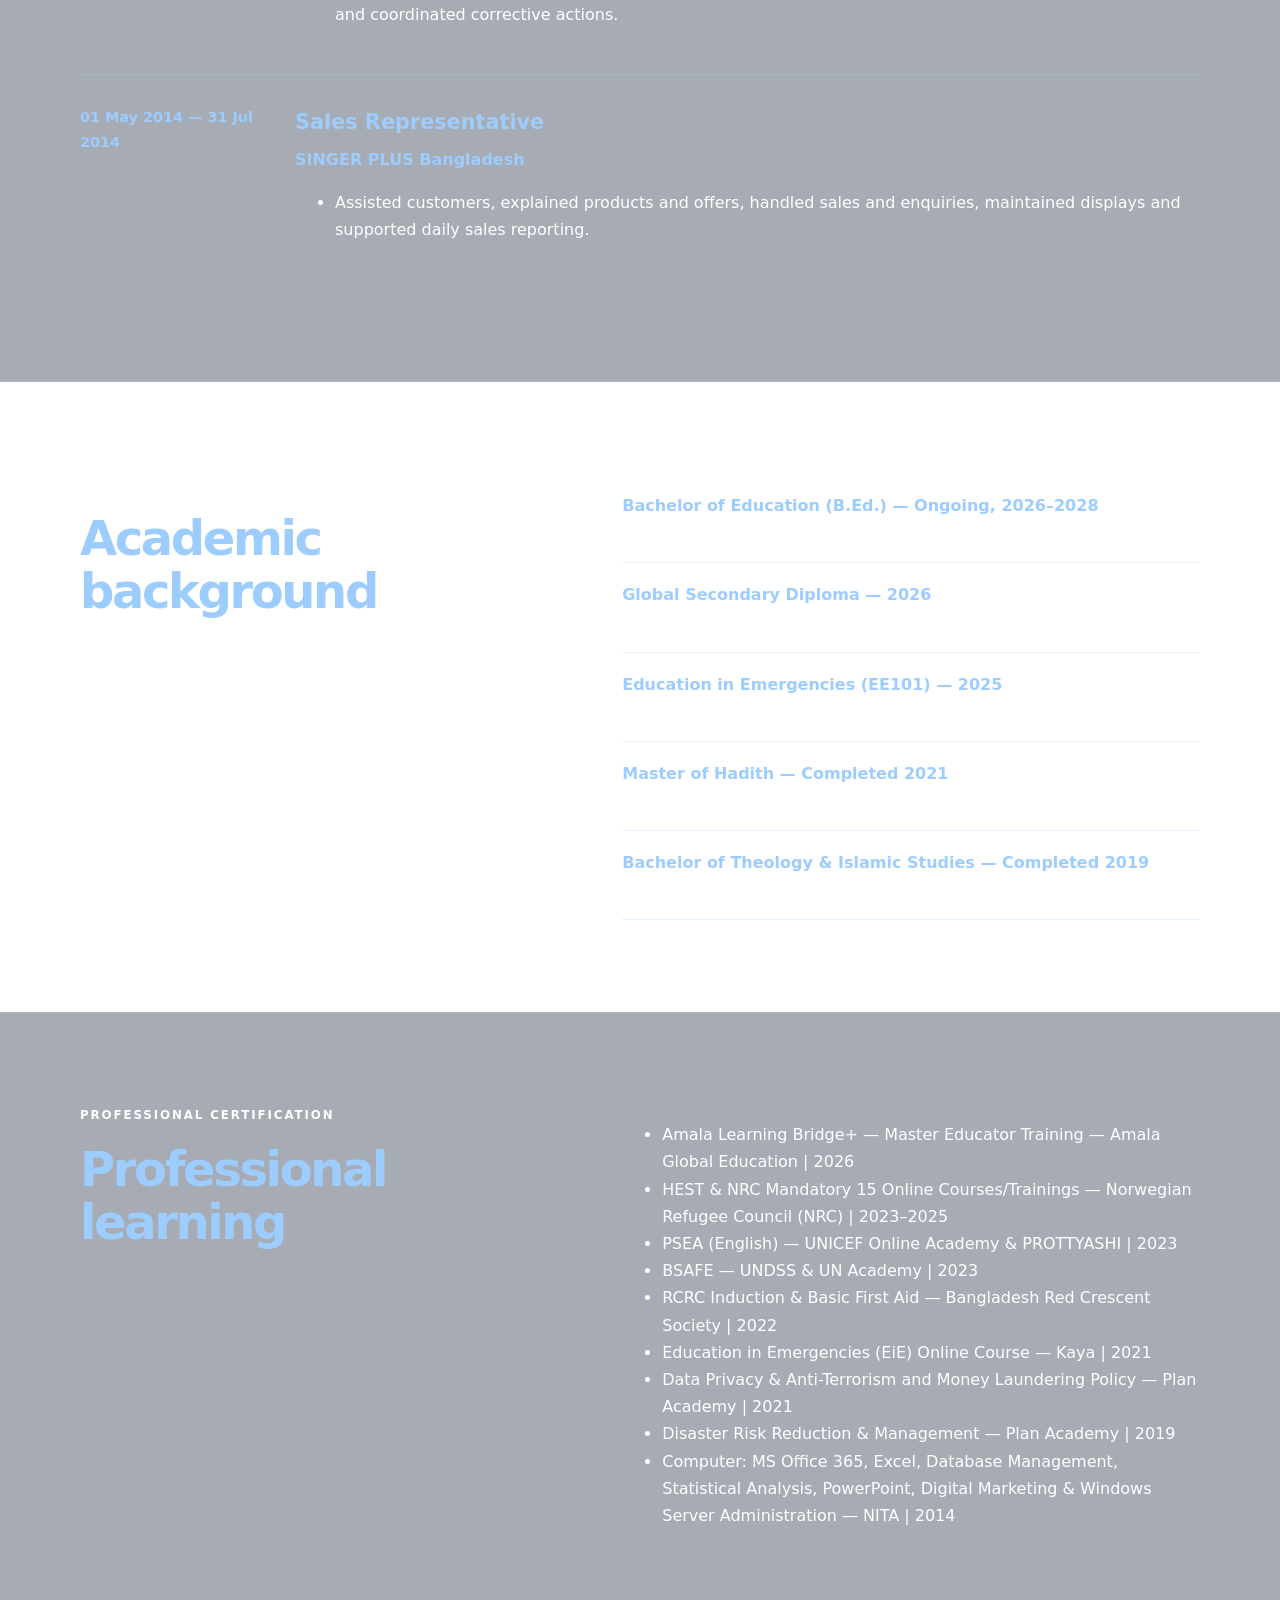
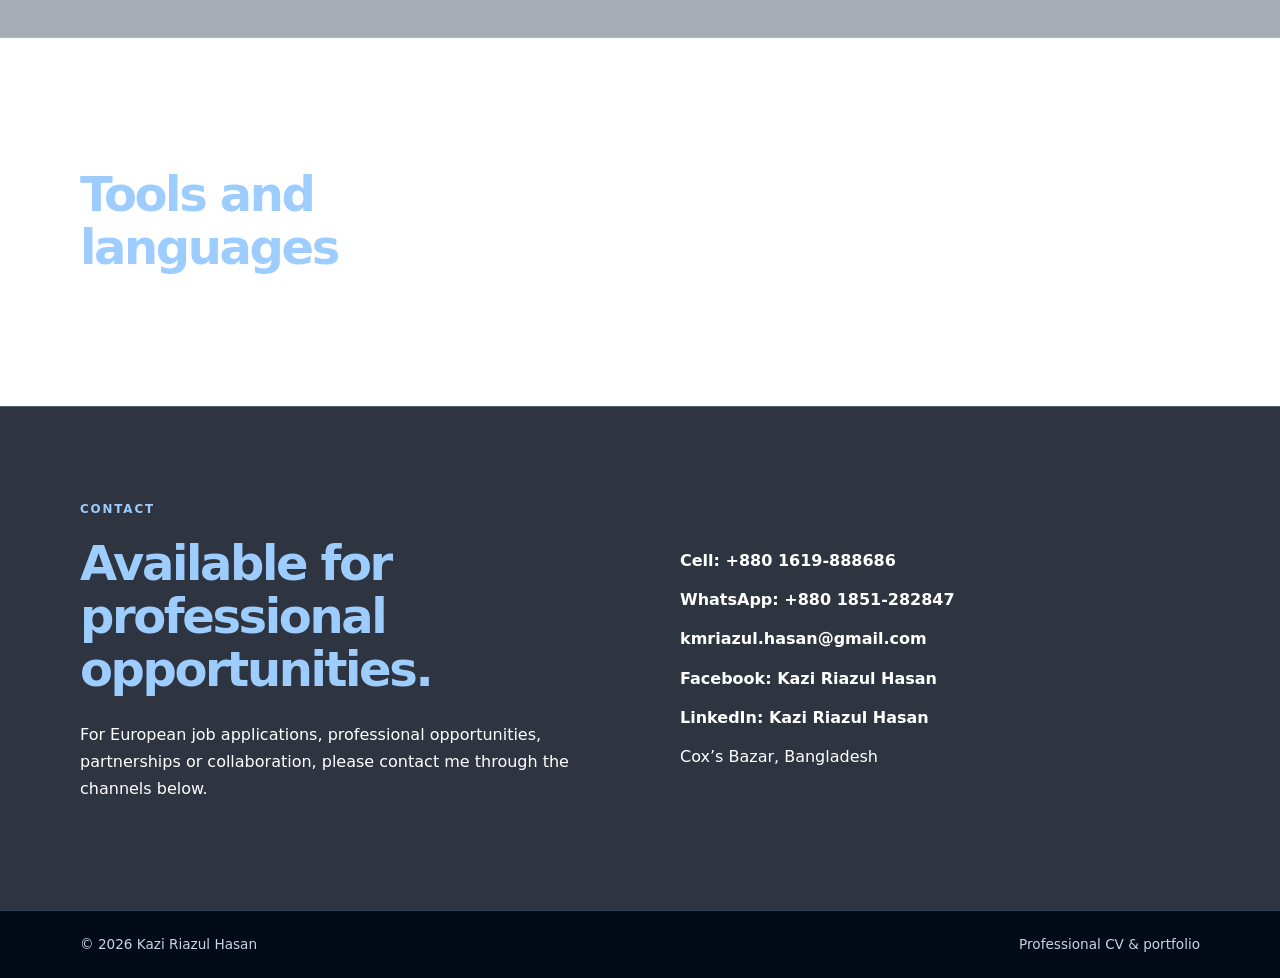
==== commit 67a24742: "Shorten the long profile tag line on the portfolio website" ====
--- a/index.html
+++ b/index.html
@@ -10,25 +10,25 @@
 <body>
 <header class="site-header"><nav class="nav container" aria-label="Main navigation"><a class="brand" href="#top">KR<span>.</span></a><div class="nav-links"><a href="#profile">Profile</a><a href="#experience">Experience</a><a href="#education">Education</a><a href="#certifications">Certifications</a><a href="#contact">Contact</a></div></nav></header>
 <main id="top">
-<section class="hero container"><div class="hero-copy"><p class="eyebrow">FULL PROFESSIONAL CV · EDUCATION · HUMANITARIAN RESPONSE · OPERATIONS</p><h1>Kazi Riazul Hasan</h1><h2>Education, Humanitarian &amp; Operations Professional</h2><p class="lead">Education, Humanitarian and Operations Professional with 10+ years of experience across humanitarian, development, education, logistics, administration, finance, hospitality, garments and private-sector environments.</p><div class="actions"><a class="button primary" href="#contact">Contact me</a><a class="button secondary" href="mailto:kmriazul.hasan@gmail.com">Email me</a></div></div><div class="portrait-wrap"><img class="portrait" src="https://avatars.githubusercontent.com/u/332764245?v=4" alt="Kazi Riazul Hasan"></div></section>
-<section id="profile" class="section tinted"><div class="container two-col"><div><p class="eyebrow">PROFILE</p><h2>Professional profile</h2></div><div><p>Currently serving as an Education Officer with the Norwegian Refugee Council (NRC) in Cox’s Bazar, with strong experience in Education in Emergencies (EiE), programme implementation, field coordination, team supervision, teacher development, monitoring, reporting, quality assurance and stakeholder engagement.</p><p>Experienced in programme management, education and training, administration and finance, logistics and supply chain, warehouse and inventory management, procurement, reporting and data management, quality control and customer service. Skilled in coordinating with government authorities, humanitarian stakeholders, partners, communities, teachers and programme teams.</p><p>Also brings practical private-sector experience as a Warehouse Supervisor, Housekeeping Supervisor, Sample Collection Assistant, Garments Quality Inspector and Sales Representative, with hands-on knowledge of warehouse operations, stock management, hotel operations, garment quality control, documentation, customer service and daily operational support.</p><p class="highlight">Education &amp; Humanitarian Programmes | EiE &amp; Programme Coordination | Administration &amp; Finance | Logistics, Warehouse &amp; Procurement | Garments &amp; Quality Control | Hospitality Operations | Sales &amp; Customer Service.</p></div></div></section>
+<section class="hero container"><div class="hero-copy"><p class="eyebrow">FULL PROFESSIONAL CV · EDUCATION · HUMANITARIAN RESPONSE · OPERATIONS</p><h1>Kazi Riazul Hasan</h1><h2>Education, Humanitarian &amp; Operations Professional</h2><p class="lead">Education, Humanitarian and Operations Professional with 10+ years of experience across humanitarian response, Education in Emergencies, programme coordination, administration, finance, logistics, quality assurance and stakeholder engagement.</p><div class="actions"><a class="button primary" href="#contact">Contact me</a><a class="button secondary" href="mailto:kmriazul.hasan@gmail.com">Email me</a></div></div><div class="portrait-wrap"><img class="portrait" src="profile.jpg" alt="Kazi Riazul Hasan" onerror="this.onerror=null;this.src='https://avatars.githubusercontent.com/u/332764245?v=4';"></div></section>
+<section id="profile" class="section tinted"><div class="container two-col"><div><p class="eyebrow">PROFILE</p><h2>Professional profile</h2></div><div><p>Currently serving as an Education Officer with the Norwegian Refugee Council (NRC) in Cox’s Bazar, with strong experience in Education in Emergencies (EiE), programme implementation, field coordination, team supervision, teacher development, monitoring, reporting, quality assurance and stakeholder engagement.</p><p>Experienced in programme management, education and training, administration and finance, logistics and supply chain, warehouse and inventory management, procurement, reporting and data management, quality control and customer service. Skilled in coordinating with government authorities, humanitarian stakeholders, partners, communities, teachers and programme teams.</p><p>Practical private-sector experience includes Warehouse Supervisor, Housekeeping Supervisor, Sample Collection Assistant, Garments Quality Inspector and Sales Representative.</p><p class="highlight"><strong>Focus:</strong> Education | Humanitarian Programmes | EiE | Operations | Logistics | Administration | Quality Control</p></div></div></section>
 <section class="section"><div class="container"><p class="eyebrow">COMPETENCIES</p><h2>Core competencies &amp; areas of expertise</h2><div class="skill-list"><span>Programme Management &amp; Coordination</span><span>Education in Emergencies (EiE)</span><span>Administration &amp; Finance</span><span>Logistics &amp; Supply Chain</span><span>Warehouse &amp; Inventory Management</span><span>Procurement &amp; Operations</span><span>Monitoring, Reporting &amp; Documentation</span><span>Team Supervision &amp; Staff Development</span><span>Quality Assurance &amp; Compliance</span><span>Stakeholder &amp; Partner Coordination</span><span>Customer Service &amp; Communication</span><span>Teacher Training &amp; Capacity Building</span><span>Supply Chain &amp; Distribution</span><span>Garments Quality Control</span><span>Hospitality &amp; Customer Service</span><span>MS Office &amp; Digital Tools</span></div></div></section>
 <section id="experience" class="section tinted"><div class="container"><p class="eyebrow">WORK EXPERIENCE</p><h2>Professional experience</h2><div class="timeline">
-<article class="role"><div class="role-date">01 Oct 2023 — Present</div><div><h3>Education Officer — NRC Education Programme</h3><p class="company">Norwegian Refugee Council (NRC) · Cox’s Bazar Area Office</p><ul><li>Supervise and provide technical guidance to Education Assistants, facilitators and incentive workers, ensuring activities meet programme objectives, quality standards and safeguarding requirements; conduct regular field visits and on-site technical support.</li><li>Plan, implement, monitor and document school- and centre-based education activities, including work plans, log frames, databases, needs assessments, programme learning, partner implementation and multiple donor-funded reporting requirements.</li><li>Prepare monthly donor-wise narrative reports, programme updates, activity summaries, indicator tracking, achievements, challenges and follow-up actions using accurate, evidence-based information.</li><li>Support Amala Global Secondary Diploma (GSD) and Learning Bridge+ implementation, including learner enrolment, educator capacity building, learning support, monitoring and contextual adaptation; contribute to FLN and foundational learning activities.</li></ul></div></article>
+<article class="role"><div class="role-date">01 Oct 2023 — Present</div><div><h3>Education Officer — NRC Education Programme</h3><p class="company">Norwegian Refugee Council (NRC) · Cox’s Bazar</p><ul><li>Supervise and provide technical guidance to Education Assistants, facilitators and incentive workers, ensuring activities meet programme objectives, quality standards and safeguarding requirements.</li><li>Plan, implement, monitor and document school- and centre-based activities, including work plans, log frames, databases, needs assessments and donor requirements.</li><li>Prepare monthly donor-wise narrative reports, programme updates, activity summaries, indicator tracking, achievements, challenges and follow-up actions.</li><li>Support Amala Global Secondary Diploma, Learning Bridge+, learner enrolment, educator capacity building, FLN and foundational learning activities.</li></ul></div></article>
 <article class="role"><div class="role-date">01 Aug 2022 — 27 Sep 2023</div><div><h3>Education Technical Officer</h3><p class="company">PROTTYASHI</p><ul><li>Led technical support, field monitoring, classroom observation and teacher capacity building for EiE programmes.</li><li>Coordinated with programme and finance teams, government and communities.</li><li>Prepared narrative and donor reports and monitored indicators, budgets and programme performance.</li><li>Supported needs assessment, budget planning, forecasting and cost estimation.</li><li>Served as Acting Education Coordinator for three months, supervising staff and supporting programme planning and decision-making.</li></ul></div></article>
-<article class="role"><div class="role-date">01 Mar 2022 — 31 Jul 2022</div><div><h3>Technical Officer — GPS</h3><p class="company">Young Power in Social Action (YPSA)</p><ul><li>Provided technical support to government primary schools and teachers.</li><li>Supported lesson planning, classroom practices and learner-centred teaching.</li><li>Conducted school visits, classroom observations and teacher coaching.</li><li>Facilitated training, workshops and professional development sessions.</li><li>Supported learning assessment, teaching materials and remedial activities.</li><li>Coordinated with teachers, school authorities and government officials; monitored progress and maintained school-level records and reports.</li></ul></div></article>
-<article class="role"><div class="role-date">01 Nov 2020 — 31 Dec 2021</div><div><h3>Technical Officer — Learning</h3><p class="company">Plan International Bangladesh</p><ul><li>Organised and facilitated teacher training, refresher sessions, ToT, on-the-job coaching, mentoring and learning-material adaptation.</li><li>Supported inclusive, gender-responsive and learner-centred teaching practices.</li><li>Led and coordinated Better Learning Programme (BLP), Life Skills for Learners and psychosocial support initiatives.</li><li>Engaged communities, partners, government and sector stakeholders through outreach and coordination meetings; monitored progress and contributed to programme quality, accountability and evidence-based decision-making.</li></ul></div></article>
-<article class="role"><div class="role-date">09 Sep 2018 — 31 Oct 2020</div><div><h3>Programme Organizer</h3><p class="company">Plan International Bangladesh</p><ul><li>Supported planning and organisation of project activities.</li><li>Coordinated teachers, learners and community-level activities.</li><li>Organised training, meetings, learning sessions and field events.</li><li>Conducted field visits and monitored programme implementation.</li><li>Supported documentation, attendance, data collection and reporting.</li><li>Coordinated with programme teams and local stakeholders.</li></ul></div></article>
+<article class="role"><div class="role-date">01 Mar 2022 — 31 Jul 2022</div><div><h3>Technical Officer — GPS</h3><p class="company">Young Power in Social Action (YPSA)</p><ul><li>Provided technical support to government primary schools and teachers.</li><li>Supported lesson planning, classroom practices and learner-centred teaching.</li><li>Conducted school visits, classroom observations and teacher coaching.</li><li>Facilitated training and workshops; supported learning assessment, teaching materials and remedial activities.</li></ul></div></article>
+<article class="role"><div class="role-date">01 Nov 2020 — 31 Dec 2021</div><div><h3>Technical Officer — Learning</h3><p class="company">Plan International Bangladesh</p><ul><li>Organised teacher training, refresher sessions, ToT, coaching and learning-material adaptation.</li><li>Led Better Learning Programme, Life Skills for Learners and psychosocial support initiatives.</li><li>Engaged communities, partners and government stakeholders and supported programme quality and accountability.</li></ul></div></article>
+<article class="role"><div class="role-date">09 Sep 2018 — 31 Oct 2020</div><div><h3>Programme Organizer</h3><p class="company">Plan International Bangladesh</p><ul><li>Supported project planning, teacher and learner activities, meetings, training, field events, monitoring, data collection, documentation, reporting and coordination.</li></ul></div></article>
 <h3 class="subheading">Private-sector experience</h3>
-<article class="role"><div class="role-date">30 Dec 2017 — 08 Sep 2018</div><div><h3>Warehouse Supervisor</h3><p class="company">AK Khan Telecom Limited</p><ul><li>Supervised daily warehouse operations and staff; received, inspected, stored and dispatched goods.</li><li>Maintained stock records and inventory reports, monitored stock levels and conducted regular stock counts.</li><li>Ensured proper labelling, stacking, safety and cleanliness; coordinated with suppliers, Purchasing and other departments.</li><li>Trained staff and monitored performance.</li></ul></div></article>
-<article class="role"><div class="role-date">02 Jan 2016 — 28 Dec 2017</div><div><h3>Housekeeping Supervisor</h3><p class="company">Long Beach Hotel, Cox’s Bazar, Bangladesh</p><ul><li>Supervised housekeeping staff, assigned duties, monitored performance and inspected rooms and public areas.</li><li>Managed linen, supplies and cleaning equipment while ensuring hygiene, safety and hotel standards.</li><li>Coordinated with Front Office and Maintenance.</li><li>Received, inspected and stored supplies; maintained records, issued supplies, monitored replenishment and checked quality, expiry dates and storage conditions.</li><li>Conducted stock counts, ensured proper storage and reported damaged, missing or low-stock items.</li></ul></div></article>
-<article class="role"><div class="role-date">01 Jan 2015 — 31 Dec 2015</div><div><h3>Sample Collection Assistant</h3><p class="company">Ritzy Apparels (Ritzy Group)</p><ul><li>Collected and organised garment samples from production and sample sections.</li><li>Checked samples against specifications and quality standards; maintained records, labels and documentation.</li><li>Supported sample and production teams and coordinated timely sample submission and follow-up.</li></ul></div></article>
-<article class="role"><div class="role-date">01 Aug 2014 — 31 Dec 2014</div><div><h3>Quality Inspector</h3><p class="company">Ritzy Apparels (Ritzy Group)</p><ul><li>Inspected garments for finishing, workmanship, appearance and quality.</li><li>Checked measurements, stitching, finishing and product specifications.</li><li>Identified defects, coordinated corrective actions and conducted final quality inspections.</li></ul></div></article>
-<article class="role"><div class="role-date">01 May 2014 — 31 Jul 2014</div><div><h3>Sales Representative</h3><p class="company">SINGER PLUS Bangladesh</p><ul><li>Assisted customers and promoted Singer products; explained features, prices and offers.</li><li>Handled sales, customer enquiries and order processing.</li><li>Maintained product displays and showroom standards; supported targets, collection and daily sales reporting.</li><li>Monitored product availability and coordinated with the showroom team.</li></ul></div></article>
+<article class="role"><div class="role-date">30 Dec 2017 — 08 Sep 2018</div><div><h3>Warehouse Supervisor</h3><p class="company">AK Khan Telecom Limited</p><ul><li>Supervised warehouse operations and staff; received, inspected, stored and dispatched goods.</li><li>Maintained stock records, inventory reports and stock counts; coordinated suppliers and ensured proper storage and safety.</li></ul></div></article>
+<article class="role"><div class="role-date">02 Jan 2016 — 28 Dec 2017</div><div><h3>Housekeeping Supervisor</h3><p class="company">Long Beach Hotel, Cox’s Bazar</p><ul><li>Supervised housekeeping operations, assigned duties and monitored room and public area hygiene standards.</li><li>Managed linen, supplies and stock records while coordinating with Front Office and Maintenance.</li></ul></div></article>
+<article class="role"><div class="role-date">01 Jan 2015 — 31 Dec 2015</div><div><h3>Sample Collection Assistant</h3><p class="company">Ritzy Apparels (Ritzy Group)</p><ul><li>Collected and organised garment samples, checked specifications, maintained records and supported timely sample submission.</li></ul></div></article>
+<article class="role"><div class="role-date">01 Aug 2014 — 31 Dec 2014</div><div><h3>Quality Inspector</h3><p class="company">Ritzy Apparels (Ritzy Group)</p><ul><li>Inspected garment finishing, workmanship, measurements and product specifications; identified defects and coordinated corrective actions.</li></ul></div></article>
+<article class="role"><div class="role-date">01 May 2014 — 31 Jul 2014</div><div><h3>Sales Representative</h3><p class="company">SINGER PLUS Bangladesh</p><ul><li>Assisted customers, explained products and offers, handled sales and enquiries, maintained displays and supported daily sales reporting.</li></ul></div></article>
 </div></div></section>
-<section id="education" class="section"><div class="container two-col"><div><p class="eyebrow">EDUCATION</p><h2>Academic background</h2></div><div class="education-list"><div><strong>Bachelor of Education (B.Ed.) — Ongoing, 2026–2028</strong><span>Cox’s Bazar Teachers’ Training College | National University, Bangladesh</span></div><div><strong>Global Secondary Diploma — Online, 2026</strong><span>Amala Global Education, Kenya | Passed</span></div><div><strong>Education in Emergencies (EE101) — 2025</strong><span>University of Tromsø — UiT the Arctic University of Norway | Online | Passed</span></div><div><strong>Master of Hadith, 2018–2019 | Completed 2021</strong><span>Islamic Arabic University | CGPA 4.05/5.00</span></div><div><strong>Bachelor of Theology &amp; Islamic Studies, 2014–2015 | Completed 2019</strong><span>Islamic University, Kushtia | CGPA 3.42/5.00</span></div></div></div></section>
+<section id="education" class="section"><div class="container two-col"><div><p class="eyebrow">EDUCATION</p><h2>Academic background</h2></div><div class="education-list"><div><strong>Bachelor of Education (B.Ed.) — Ongoing, 2026–2028</strong><span>Cox’s Bazar Teachers’ Training College | National University, Bangladesh</span></div><div><strong>Global Secondary Diploma — 2026</strong><span>Amala Global Education, Kenya | Passed</span></div><div><strong>Education in Emergencies (EE101) — 2025</strong><span>UiT the Arctic University of Norway | Online | Passed</span></div><div><strong>Master of Hadith — Completed 2021</strong><span>Islamic Arabic University | CGPA 4.05/5.00</span></div><div><strong>Bachelor of Theology &amp; Islamic Studies — Completed 2019</strong><span>Islamic University, Kushtia | CGPA 3.42/5.00</span></div></div></div></section>
 <section id="certifications" class="section tinted"><div class="container two-col"><div><p class="eyebrow">PROFESSIONAL CERTIFICATION</p><h2>Professional learning</h2></div><div><ul class="cert-list"><li>Amala Learning Bridge+ — Master Educator Training — Amala Global Education | 2026</li><li>HEST &amp; NRC Mandatory 15 Online Courses/Trainings — Norwegian Refugee Council (NRC) | 2023–2025</li><li>PSEA (English) — UNICEF Online Academy &amp; PROTTYASHI | 2023</li><li>BSAFE — UNDSS &amp; UN Academy | 2023</li><li>RCRC Induction &amp; Basic First Aid — Bangladesh Red Crescent Society | 2022</li><li>Education in Emergencies (EiE) Online Course — Kaya | 2021</li><li>Data Privacy &amp; Anti-Terrorism and Money Laundering Policy — Plan Academy | 2021</li><li>Disaster Risk Reduction &amp; Management — Plan Academy | 2019</li><li>Computer: MS Office 365, Excel, Database Management, Statistical Analysis, PowerPoint, Digital Marketing &amp; Windows Server Administration — NITA | 2014</li></ul></div></div></section>
 <section class="section"><div class="container two-col"><div><p class="eyebrow">DIGITAL &amp; LANGUAGE SKILLS</p><h2>Tools and languages</h2></div><div><p><strong>Digital:</strong> MS Word · Excel · PowerPoint · Database Management · Digital Reporting · Online Learning Platforms · Digital Communication &amp; Social Media</p><p><strong>Languages:</strong> Bangla — Native · English — Professional Working Proficiency · Burmese — Working/Field Communication</p></div></div></section>
-<section id="contact" class="contact section"><div class="container contact-box"><div><p class="eyebrow">CONTACT</p><h2>Available for professional opportunities.</h2><p>For European job applications, professional opportunities, partnerships or collaboration, please contact me through the channels below.</p></div><div class="contact-links"><a href="tel:+8801619888686">Cell: +880 1619-888686</a><a href="https://wa.me/8801851282847" target="_blank" rel="noopener">WhatsApp: +880 1851-282847</a><a href="mailto:kmriazul.hasan@gmail.com">kmriazul.hasan@gmail.com</a><a href="https://www.linkedin.com/in/kazi-riazul-hasan/" target="_blank" rel="noopener">LinkedIn: Kazi Riazul Hasan</a><span>Cox’s Bazar, Bangladesh</span></div></div></section>
+<section id="contact" class="contact section"><div class="container contact-box"><div><p class="eyebrow">CONTACT</p><h2>Available for professional opportunities.</h2><p>For European job applications, professional opportunities, partnerships or collaboration, please contact me through the channels below.</p></div><div class="contact-links"><a href="tel:+8801619888686">Cell: +880 1619-888686</a><a href="https://wa.me/8801851282847" target="_blank" rel="noopener">WhatsApp: +880 1851-282847</a><a href="mailto:kmriazul.hasan@gmail.com">kmriazul.hasan@gmail.com</a><a href="https://www.facebook.com/KaziRiazulHasan" target="_blank" rel="noopener">Facebook: Kazi Riazul Hasan</a><a href="https://bd.linkedin.com/in/kaziriazulhasan" target="_blank" rel="noopener">LinkedIn: Kazi Riazul Hasan</a><span>Cox’s Bazar, Bangladesh</span></div></div></section>
 </main><footer><div class="container"><span>© 2026 Kazi Riazul Hasan</span><span>Professional CV &amp; portfolio</span></div></footer>
 </body></html>
--- a/styles.css
+++ b/styles.css
@@ -1 +1 @@
-:root{--ink:#14213d;--muted:#5f6b7a;--blue:#1e5eff;--cyan:#eaf3ff;--line:#dce5f2;--white:#fff;--max:1120px}*{box-sizing:border-box}html{scroll-behavior:smooth}body{margin:0;color:var(--ink);font-family:Inter,ui-sans-serif,system-ui,-apple-system,BlinkMacSystemFont,"Segoe UI",sans-serif;line-height:1.65;background:var(--white)}.container{width:min(var(--max),calc(100% - 40px));margin:auto}.site-header{position:sticky;top:0;z-index:10;background:rgba(255,255,255,.92);backdrop-filter:blur(14px);border-bottom:1px solid var(--line)}.nav{height:72px;display:flex;align-items:center;justify-content:space-between}.brand{font-size:1.45rem;font-weight:850;letter-spacing:-.08em;color:var(--ink);text-decoration:none}.brand span{color:var(--blue)}.nav-links{display:flex;gap:28px}.nav-links a{color:var(--muted);font-size:.92rem;text-decoration:none}.nav-links a:hover{color:var(--blue)}.hero{min-height:660px;display:grid;grid-template-columns:1.35fr .65fr;align-items:center;gap:60px;padding:84px 0}.eyebrow{color:var(--blue);font-weight:800;font-size:.74rem;letter-spacing:.16em;margin:0 0 18px}.hero h1{font-size:clamp(3.3rem,8vw,6.6rem);line-height:.95;letter-spacing:-.075em;margin:0 0 20px}.hero h2{font-size:clamp(1.2rem,2.5vw,1.7rem);font-weight:600;margin:0 0 20px;max-width:620px}.lead{color:var(--muted);font-size:1.12rem;max-width:650px}.actions{display:flex;gap:14px;margin-top:34px}.button{border-radius:7px;padding:12px 22px;text-decoration:none;font-weight:700}.primary{background:var(--blue);color:#fff}.secondary{border:1px solid var(--line);color:var(--ink)}.portrait-wrap{justify-self:end;width:min(100%,340px);aspect-ratio:1;border-radius:50%;padding:12px;background:linear-gradient(145deg,#dbe9ff,#fff);box-shadow:0 25px 60px #235cff20}.portrait{width:100%;height:100%;object-fit:cover;border-radius:50%;display:block}.section{padding:96px 0}.tinted{background:var(--cyan)}h2{font-size:clamp(2rem,4vw,3.2rem);line-height:1.1;letter-spacing:-.055em;margin:0 0 25px}.two-col{display:grid;grid-template-columns:1fr 1.25fr;gap:80px}.two-col p{color:var(--muted)}.cards{display:grid;grid-template-columns:repeat(4,1fr);gap:18px;margin-top:42px}.card{border:1px solid var(--line);border-radius:12px;padding:25px;background:#fff}.card h3{font-size:1.1rem;line-height:1.2}.card p{font-size:.92rem;color:var(--muted)}.icon{color:var(--blue);font-weight:800}.timeline{margin-top:38px}.role{display:grid;grid-template-columns:180px 1fr;gap:35px;padding:30px 0;border-top:1px solid #cbd8ea}.role-date{font-weight:750;color:var(--blue);font-size:.9rem}.role h3{font-size:1.35rem;margin:0}.role p{color:var(--muted);margin:5px 0 0}.role .company{color:var(--ink);font-weight:700}.more-roles{border-top:1px solid #cbd8ea;padding:25px 0;color:var(--muted)}summary{cursor:pointer;color:var(--blue);font-weight:700}.education-list>div{padding:18px 0;border-bottom:1px solid var(--line)}.education-list strong,.education-list span{display:block}.education-list span{color:var(--muted);font-size:.92rem}.skill-list{display:flex;flex-wrap:wrap;gap:10px;margin:30px 0}.skill-list span{border:1px solid #bcd0ee;border-radius:50px;padding:8px 15px;background:#fff;font-size:.9rem}.languages{color:var(--muted)}.contact{background:var(--ink);color:#fff}.contact-box{display:grid;grid-template-columns:1fr 1fr;gap:80px;align-items:center}.contact h2{color:#fff}.contact p{color:#b8c4d8}.contact-links{display:flex;flex-direction:column;gap:12px}.contact-links a,.contact-links span{color:#fff;text-decoration:none}.contact-links a:hover{color:#8eb1ff}footer{background:#0d172c;color:#9baac2;padding:22px 0;font-size:.85rem}footer .container{display:flex;justify-content:space-between}@media(max-width:800px){.hero{grid-template-columns:1fr;padding:65px 0}.portrait-wrap{justify-self:start;width:220px;order:-1}.two-col,.contact-box{grid-template-columns:1fr;gap:25px}.cards{grid-template-columns:1fr 1fr}.role{grid-template-columns:1fr;gap:5px}.nav-links{gap:12px}.nav-links a:nth-child(-n+2){display:none}}@media(max-width:480px){.container{width:min(var(--max),calc(100% - 28px))}.cards{grid-template-columns:1fr}.section{padding:70px 0}.hero h1{font-size:3.6rem}}
+:root{--navy:#07152f;--navy-2:#0d2550;--blue:#58a6ff;--blue-light:#9dccff;--white:#fff;--muted:#c6d5ea;--glass:rgba(255,255,255,.1);--line:rgba(157,204,255,.28);--max:1120px}*{box-sizing:border-box}html{scroll-behavior:smooth}body{margin:0;color:var(--white);font-family:Inter,ui-sans-serif,system-ui,-apple-system,"Segoe UI",sans-serif;line-height:1.7;background:linear-gradient(135deg,var(--navy),var(--navy-2) 55%,#123d75);background-attachment:fixed}a{color:var(--blue-light);font-weight:650}a:hover{color:var(--white)}.container{width:min(var(--max),calc(100% - 40px));margin:auto}.site-header{position:sticky;top:0;z-index:10;background:rgba(5,16,38,.74);backdrop-filter:blur(18px);-webkit-backdrop-filter:blur(18px);border-bottom:1px solid var(--line);box-shadow:0 8px 30px rgba(0,0,0,.2)}.nav{height:72px;display:flex;align-items:center;justify-content:space-between}.brand{font-size:1.5rem;font-weight:850;letter-spacing:-.08em;color:var(--white);text-decoration:none}.brand span{color:var(--blue)}.nav-links{display:flex;gap:26px}.nav-links a{color:var(--white);font-size:.92rem;text-decoration:none}.nav-links a:hover{color:var(--blue-light)}.hero{min-height:650px;display:grid;grid-template-columns:1.35fr .65fr;align-items:center;gap:60px;padding:76px 0}.eyebrow{color:var(--blue-light);font-weight:850;font-size:.74rem;letter-spacing:.16em;margin:0 0 18px}.hero h1{font-size:clamp(2.8rem,6.2vw,5.1rem);line-height:1;letter-spacing:-.065em;margin:0 0 20px;color:var(--blue-light);max-width:700px}.hero h2{font-size:clamp(1.15rem,2.4vw,1.65rem);font-weight:650;margin:0 0 20px;color:var(--white)}h1,h2,h3{color:var(--blue-light)}.lead{color:var(--muted);font-size:1.1rem;max-width:650px}.actions{display:flex;gap:14px;margin-top:32px}.button{border-radius:8px;padding:11px 21px;text-decoration:none;font-weight:750;display:inline-block;transition:.2s}.primary{background:var(--blue);color:#06132c;border:1px solid var(--blue)}.primary:hover{background:var(--white);color:#06132c}.secondary{border:1px solid var(--line);background:var(--glass);color:var(--white);backdrop-filter:blur(12px)}.secondary:hover{border-color:var(--blue);color:var(--blue-light)}.portrait-wrap{justify-self:end;width:min(100%,340px);aspect-ratio:1;border-radius:50%;padding:10px;background:linear-gradient(135deg,var(--blue),rgba(88,166,255,.18));box-shadow:0 18px 55px rgba(0,0,0,.35);border:1px solid rgba(157,204,255,.55)}.portrait{width:100%;height:100%;object-fit:cover;border-radius:50%;display:block;background:var(--navy)}.section{padding:92px 0}.tinted{background:rgba(3,15,38,.35);border-top:1px solid var(--line);border-bottom:1px solid var(--line);backdrop-filter:blur(8px)}h2{font-size:clamp(1.9rem,3.8vw,3rem);line-height:1.1;letter-spacing:-.05em;margin:0 0 25px;color:var(--blue-light)}.two-col{display:grid;grid-template-columns:1fr 1.25fr;gap:80px}.two-col p{color:var(--white)}.highlight{border-left:4px solid var(--blue);padding-left:18px;color:var(--white)!important}.cards{display:grid;grid-template-columns:repeat(4,1fr);gap:18px;margin-top:42px}.card{border:1px solid var(--line);border-top:3px solid var(--blue);border-radius:12px;padding:25px;background:var(--glass);backdrop-filter:blur(14px);-webkit-backdrop-filter:blur(14px);box-shadow:0 12px 35px rgba(0,0,0,.18)}.card h3{font-size:1.1rem;line-height:1.2}.card p{font-size:.92rem;color:var(--muted)}.icon{color:var(--blue);font-weight:850}.timeline{margin-top:38px}.role{display:grid;grid-template-columns:180px 1fr;gap:35px;padding:30px 0;border-top:1px solid var(--line)}.role-date{font-weight:750;color:var(--blue-light);font-size:.9rem}.role h3{font-size:1.3rem;margin:0}.role p,.role li{color:var(--white);margin:5px 0}.role .company{color:var(--blue-light);font-weight:750}.role li{margin-bottom:8px}.education-list>div{padding:18px 0;border-bottom:1px solid var(--line)}.education-list strong,.education-list span{display:block}.education-list strong{color:var(--blue-light)}.education-list span{color:var(--white);font-size:.92rem}.skill-list{display:flex;flex-wrap:wrap;gap:10px;margin:30px 0}.skill-list span{border:1px solid var(--line);border-radius:50px;padding:8px 15px;background:var(--glass);color:var(--white);font-size:.9rem;backdrop-filter:blur(10px)}.languages{color:var(--white)}.contact{background:rgba(2,9,23,.82);color:var(--white);border-top:1px solid var(--line)}.contact h2{color:var(--blue-light)}.contact p{color:var(--white)}.contact .eyebrow{color:var(--blue-light)}.contact-box{display:grid;grid-template-columns:1fr 1fr;gap:80px;align-items:center}.contact-links{display:flex;flex-direction:column;gap:12px}.contact-links a,.contact-links span{color:var(--white);text-decoration:none}.contact-links a:hover{color:var(--blue-light)}footer{background:#030a18;color:var(--muted);padding:22px 0;font-size:.85rem;border-top:1px solid var(--line)}footer .container{display:flex;justify-content:space-between}footer a{color:var(--blue-light)}.subheading{margin-top:55px;border-left:4px solid var(--blue);padding-left:14px;color:var(--blue-light)}@media(max-width:800px){.hero{grid-template-columns:1fr;padding:65px 0}.portrait-wrap{justify-self:start;width:220px;order:-1}.two-col,.contact-box{grid-template-columns:1fr;gap:25px}.cards{grid-template-columns:1fr 1fr}.role{grid-template-columns:1fr;gap:5px}.nav-links{gap:12px}.nav-links a:nth-child(n+3){display:none}}@media(max-width:480px){.container{width:min(var(--max),calc(100% - 28px))}.cards{grid-template-columns:1fr}.section{padding:70px 0}.hero h1{font-size:3.2rem}}
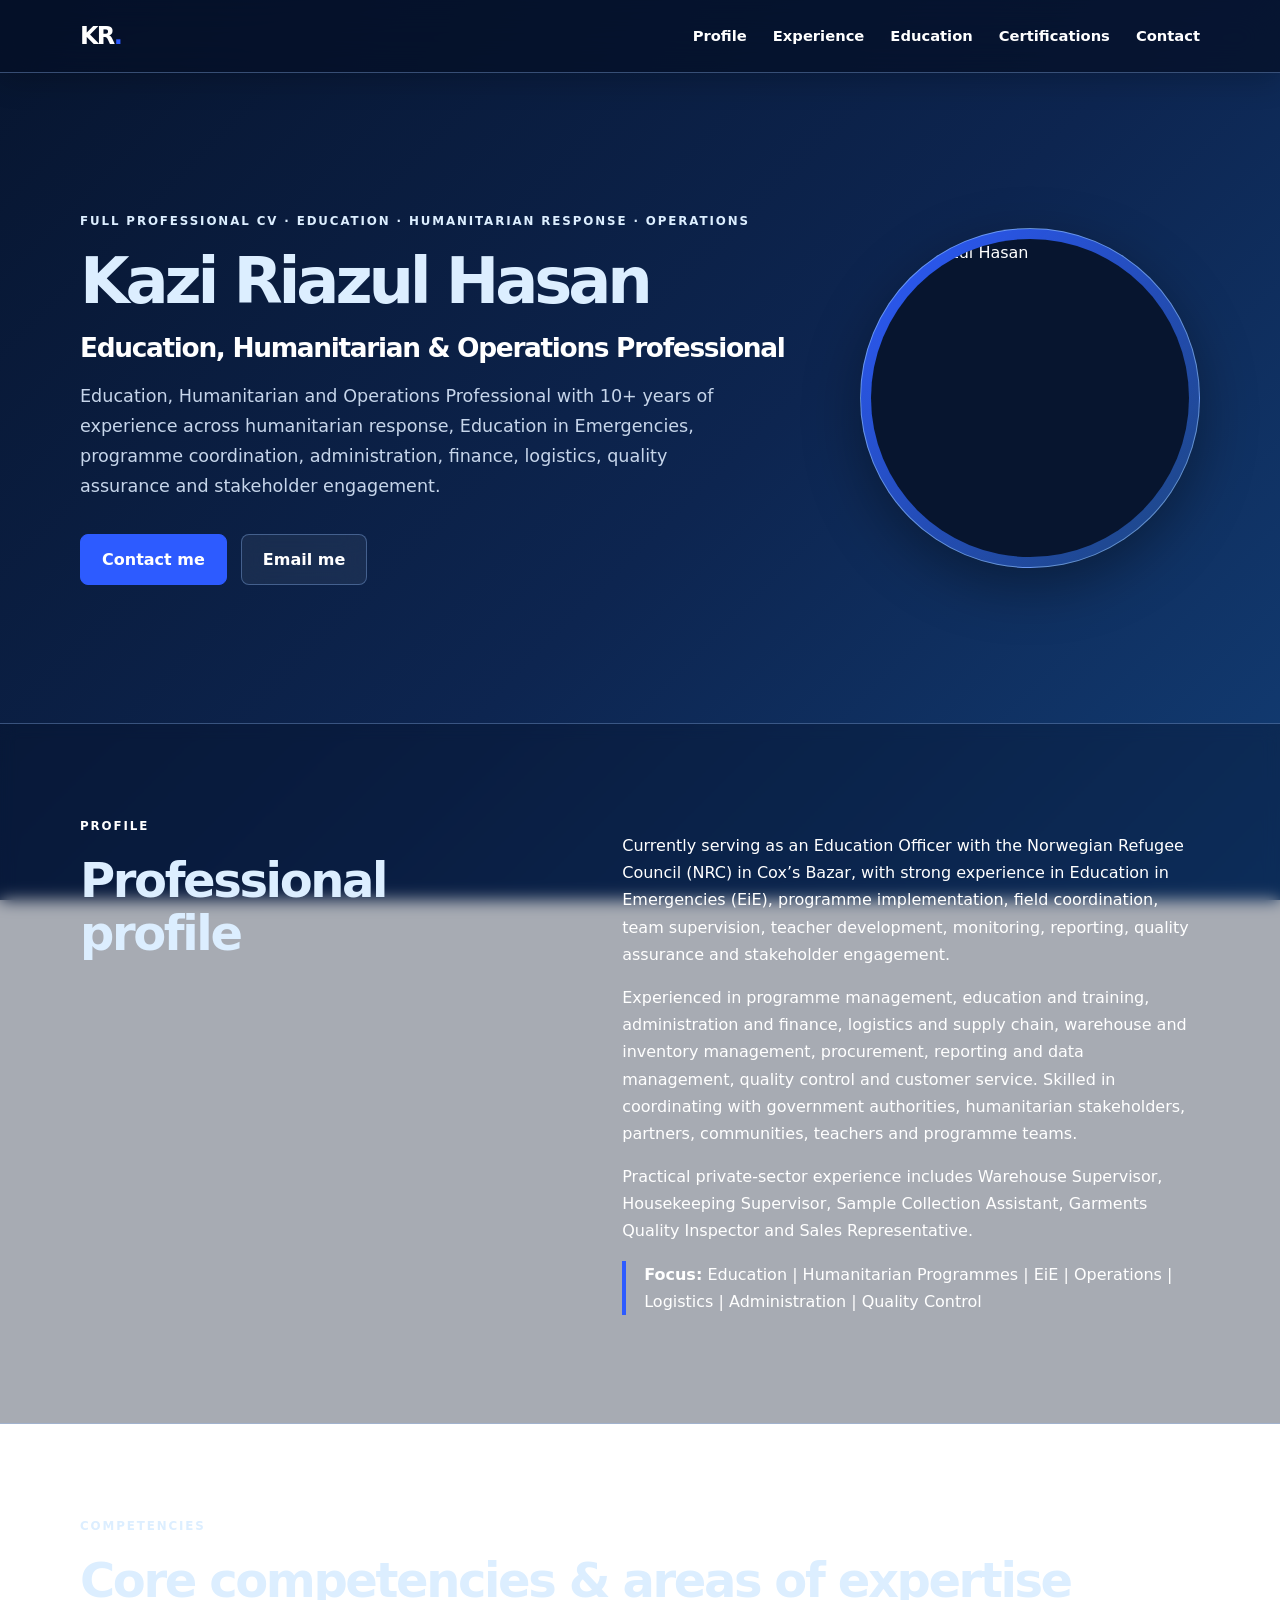
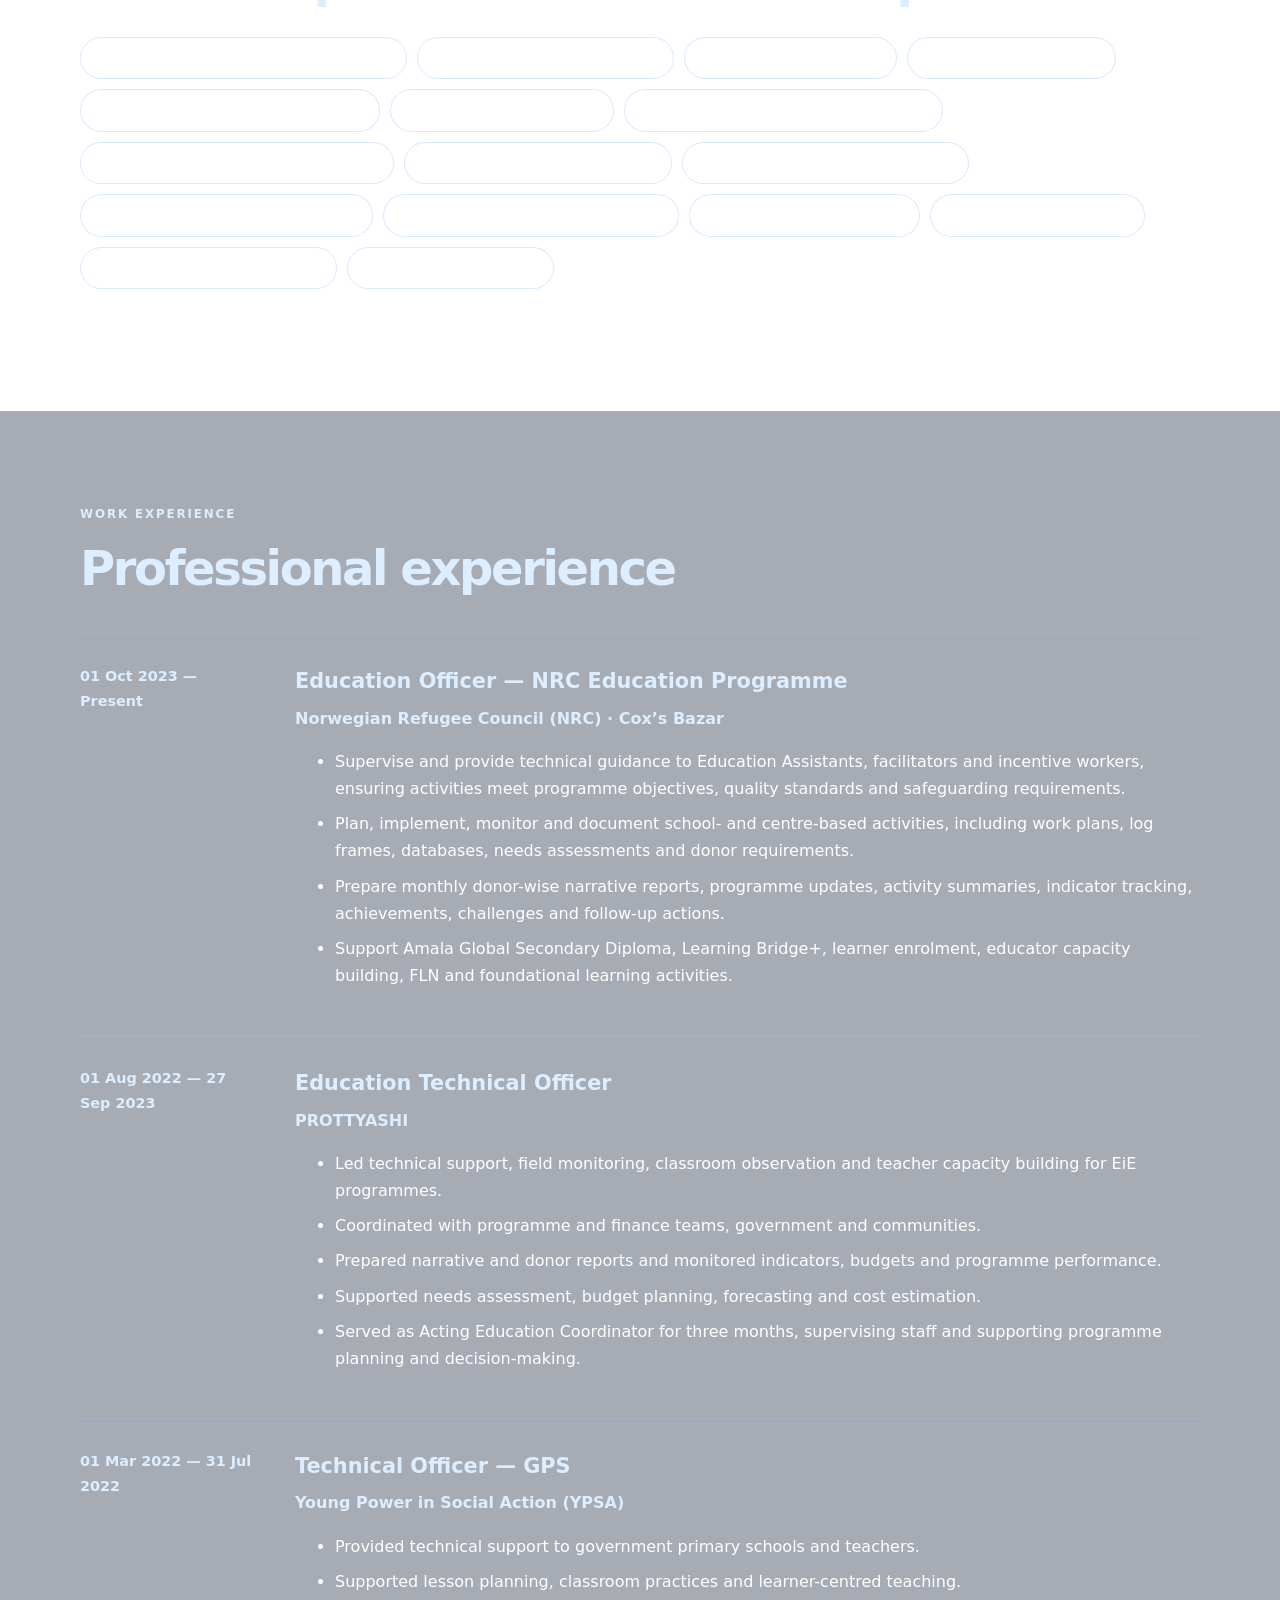
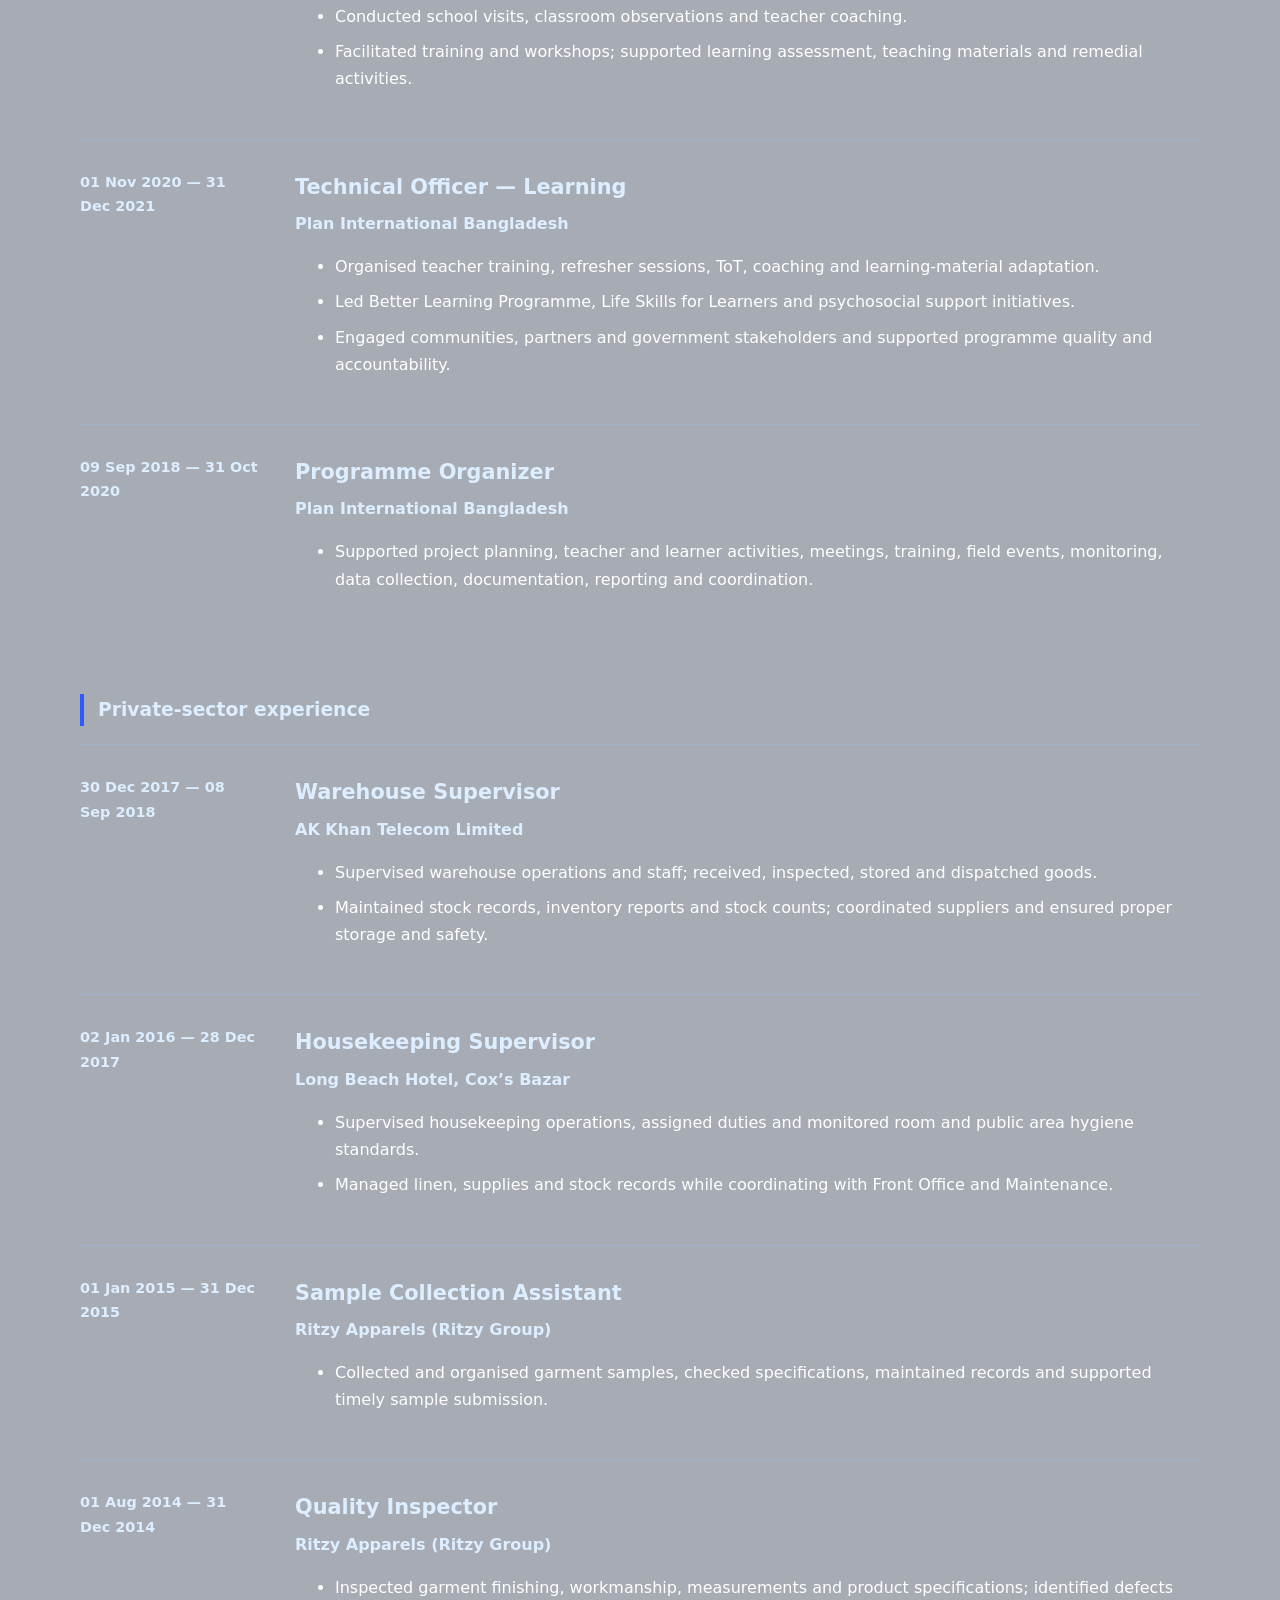
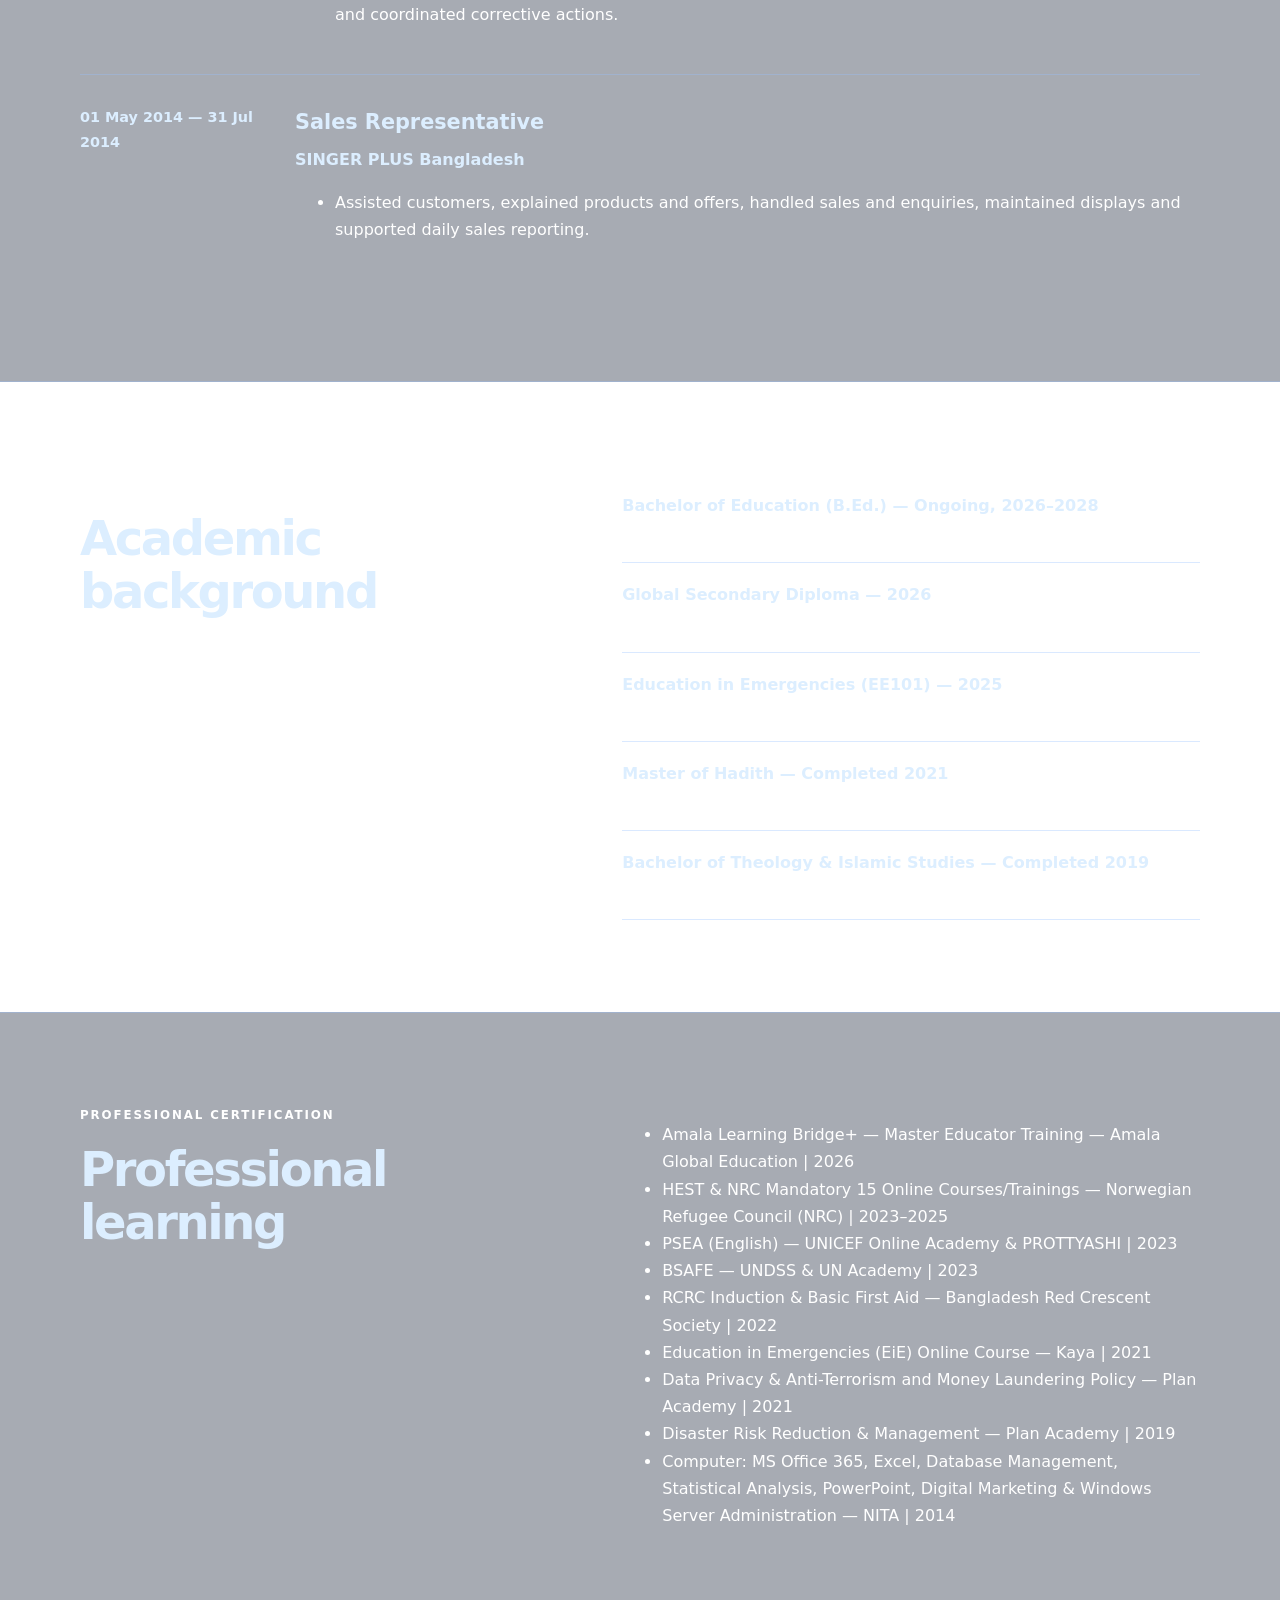
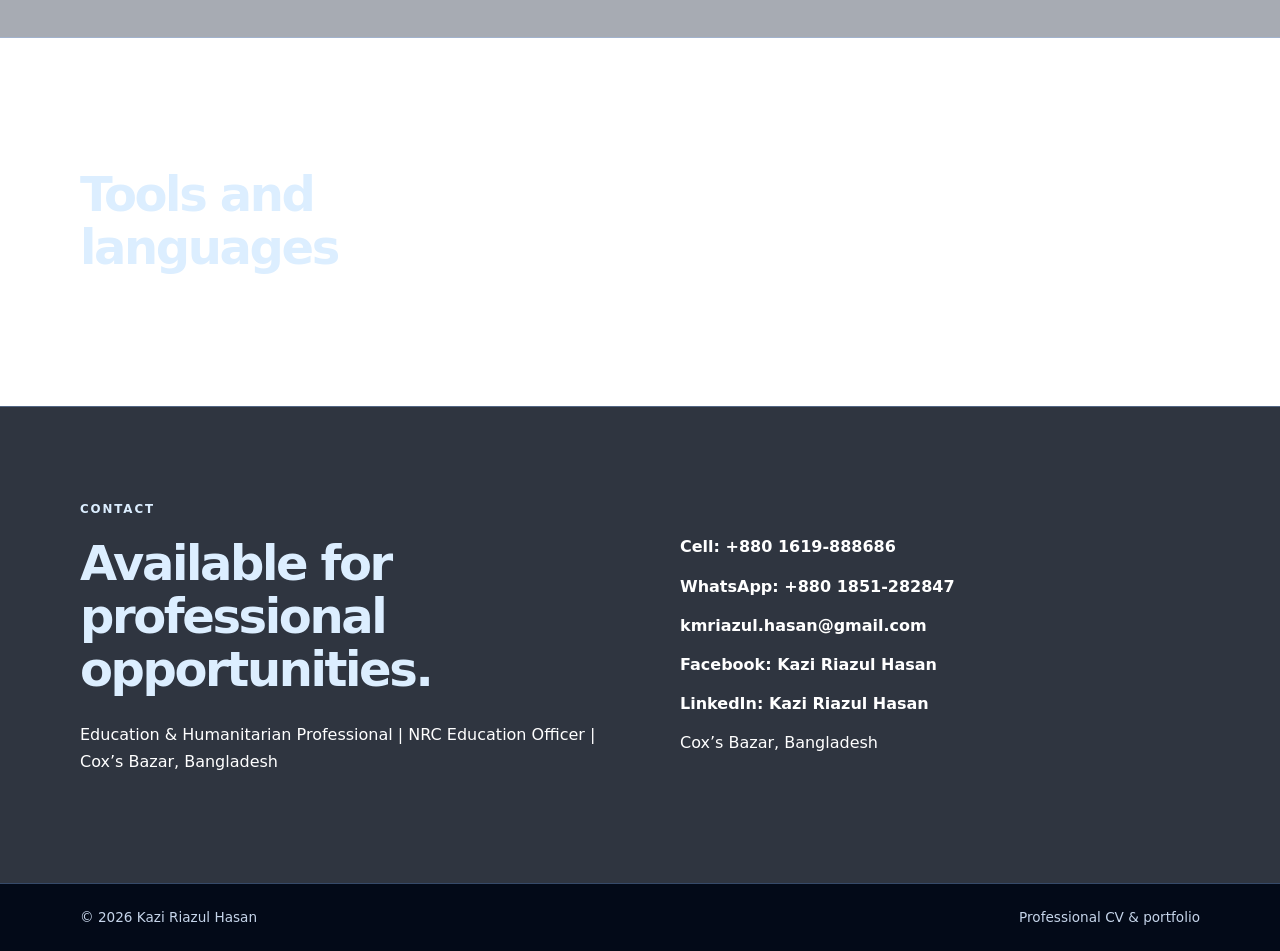
==== commit 406f7e6a: "Remove the sentence and keep the cleaner contact/profile wording" ====
--- a/index.html
+++ b/index.html
@@ -29,6 +29,6 @@
 <section id="education" class="section"><div class="container two-col"><div><p class="eyebrow">EDUCATION</p><h2>Academic background</h2></div><div class="education-list"><div><strong>Bachelor of Education (B.Ed.) — Ongoing, 2026–2028</strong><span>Cox’s Bazar Teachers’ Training College | National University, Bangladesh</span></div><div><strong>Global Secondary Diploma — 2026</strong><span>Amala Global Education, Kenya | Passed</span></div><div><strong>Education in Emergencies (EE101) — 2025</strong><span>UiT the Arctic University of Norway | Online | Passed</span></div><div><strong>Master of Hadith — Completed 2021</strong><span>Islamic Arabic University | CGPA 4.05/5.00</span></div><div><strong>Bachelor of Theology &amp; Islamic Studies — Completed 2019</strong><span>Islamic University, Kushtia | CGPA 3.42/5.00</span></div></div></div></section>
 <section id="certifications" class="section tinted"><div class="container two-col"><div><p class="eyebrow">PROFESSIONAL CERTIFICATION</p><h2>Professional learning</h2></div><div><ul class="cert-list"><li>Amala Learning Bridge+ — Master Educator Training — Amala Global Education | 2026</li><li>HEST &amp; NRC Mandatory 15 Online Courses/Trainings — Norwegian Refugee Council (NRC) | 2023–2025</li><li>PSEA (English) — UNICEF Online Academy &amp; PROTTYASHI | 2023</li><li>BSAFE — UNDSS &amp; UN Academy | 2023</li><li>RCRC Induction &amp; Basic First Aid — Bangladesh Red Crescent Society | 2022</li><li>Education in Emergencies (EiE) Online Course — Kaya | 2021</li><li>Data Privacy &amp; Anti-Terrorism and Money Laundering Policy — Plan Academy | 2021</li><li>Disaster Risk Reduction &amp; Management — Plan Academy | 2019</li><li>Computer: MS Office 365, Excel, Database Management, Statistical Analysis, PowerPoint, Digital Marketing &amp; Windows Server Administration — NITA | 2014</li></ul></div></div></section>
 <section class="section"><div class="container two-col"><div><p class="eyebrow">DIGITAL &amp; LANGUAGE SKILLS</p><h2>Tools and languages</h2></div><div><p><strong>Digital:</strong> MS Word · Excel · PowerPoint · Database Management · Digital Reporting · Online Learning Platforms · Digital Communication &amp; Social Media</p><p><strong>Languages:</strong> Bangla — Native · English — Professional Working Proficiency · Burmese — Working/Field Communication</p></div></div></section>
-<section id="contact" class="contact section"><div class="container contact-box"><div><p class="eyebrow">CONTACT</p><h2>Available for professional opportunities.</h2><p>For European job applications, professional opportunities, partnerships or collaboration, please contact me through the channels below.</p></div><div class="contact-links"><a href="tel:+8801619888686">Cell: +880 1619-888686</a><a href="https://wa.me/8801851282847" target="_blank" rel="noopener">WhatsApp: +880 1851-282847</a><a href="mailto:kmriazul.hasan@gmail.com">kmriazul.hasan@gmail.com</a><a href="https://www.facebook.com/KaziRiazulHasan" target="_blank" rel="noopener">Facebook: Kazi Riazul Hasan</a><a href="https://bd.linkedin.com/in/kaziriazulhasan" target="_blank" rel="noopener">LinkedIn: Kazi Riazul Hasan</a><span>Cox’s Bazar, Bangladesh</span></div></div></section>
+<section id="contact" class="contact section"><div class="container contact-box"><div><p class="eyebrow">CONTACT</p><h2>Available for professional opportunities.</h2><p>Education &amp; Humanitarian Professional | NRC Education Officer | Cox’s Bazar, Bangladesh</p></div><div class="contact-links"><a href="tel:+8801619888686">Cell: +880 1619-888686</a><a href="https://wa.me/8801851282847" target="_blank" rel="noopener">WhatsApp: +880 1851-282847</a><a href="mailto:kmriazul.hasan@gmail.com">kmriazul.hasan@gmail.com</a><a href="https://www.facebook.com/KaziRiazulHasan" target="_blank" rel="noopener">Facebook: Kazi Riazul Hasan</a><a href="https://bd.linkedin.com/in/kaziriazulhasan" target="_blank" rel="noopener">LinkedIn: Kazi Riazul Hasan</a><span>Cox’s Bazar, Bangladesh</span></div></div></section>
 </main><footer><div class="container"><span>© 2026 Kazi Riazul Hasan</span><span>Professional CV &amp; portfolio</span></div></footer>
 </body></html>
--- a/styles.css
+++ b/styles.css
@@ -1 +1 @@
-:root{--navy:#07152f;--navy-2:#0d2550;--blue:#58a6ff;--blue-light:#9dccff;--white:#fff;--muted:#c6d5ea;--glass:rgba(255,255,255,.1);--line:rgba(157,204,255,.28);--max:1120px}*{box-sizing:border-box}html{scroll-behavior:smooth}body{margin:0;color:var(--white);font-family:Inter,ui-sans-serif,system-ui,-apple-system,"Segoe UI",sans-serif;line-height:1.7;background:linear-gradient(135deg,var(--navy),var(--navy-2) 55%,#123d75);background-attachment:fixed}a{color:var(--blue-light);font-weight:650}a:hover{color:var(--white)}.container{width:min(var(--max),calc(100% - 40px));margin:auto}.site-header{position:sticky;top:0;z-index:10;background:rgba(5,16,38,.74);backdrop-filter:blur(18px);-webkit-backdrop-filter:blur(18px);border-bottom:1px solid var(--line);box-shadow:0 8px 30px rgba(0,0,0,.2)}.nav{height:72px;display:flex;align-items:center;justify-content:space-between}.brand{font-size:1.5rem;font-weight:850;letter-spacing:-.08em;color:var(--white);text-decoration:none}.brand span{color:var(--blue)}.nav-links{display:flex;gap:26px}.nav-links a{color:var(--white);font-size:.92rem;text-decoration:none}.nav-links a:hover{color:var(--blue-light)}.hero{min-height:650px;display:grid;grid-template-columns:1.35fr .65fr;align-items:center;gap:60px;padding:76px 0}.eyebrow{color:var(--blue-light);font-weight:850;font-size:.74rem;letter-spacing:.16em;margin:0 0 18px}.hero h1{font-size:clamp(2.8rem,6.2vw,5.1rem);line-height:1;letter-spacing:-.065em;margin:0 0 20px;color:var(--blue-light);max-width:700px}.hero h2{font-size:clamp(1.15rem,2.4vw,1.65rem);font-weight:650;margin:0 0 20px;color:var(--white)}h1,h2,h3{color:var(--blue-light)}.lead{color:var(--muted);font-size:1.1rem;max-width:650px}.actions{display:flex;gap:14px;margin-top:32px}.button{border-radius:8px;padding:11px 21px;text-decoration:none;font-weight:750;display:inline-block;transition:.2s}.primary{background:var(--blue);color:#06132c;border:1px solid var(--blue)}.primary:hover{background:var(--white);color:#06132c}.secondary{border:1px solid var(--line);background:var(--glass);color:var(--white);backdrop-filter:blur(12px)}.secondary:hover{border-color:var(--blue);color:var(--blue-light)}.portrait-wrap{justify-self:end;width:min(100%,340px);aspect-ratio:1;border-radius:50%;padding:10px;background:linear-gradient(135deg,var(--blue),rgba(88,166,255,.18));box-shadow:0 18px 55px rgba(0,0,0,.35);border:1px solid rgba(157,204,255,.55)}.portrait{width:100%;height:100%;object-fit:cover;border-radius:50%;display:block;background:var(--navy)}.section{padding:92px 0}.tinted{background:rgba(3,15,38,.35);border-top:1px solid var(--line);border-bottom:1px solid var(--line);backdrop-filter:blur(8px)}h2{font-size:clamp(1.9rem,3.8vw,3rem);line-height:1.1;letter-spacing:-.05em;margin:0 0 25px;color:var(--blue-light)}.two-col{display:grid;grid-template-columns:1fr 1.25fr;gap:80px}.two-col p{color:var(--white)}.highlight{border-left:4px solid var(--blue);padding-left:18px;color:var(--white)!important}.cards{display:grid;grid-template-columns:repeat(4,1fr);gap:18px;margin-top:42px}.card{border:1px solid var(--line);border-top:3px solid var(--blue);border-radius:12px;padding:25px;background:var(--glass);backdrop-filter:blur(14px);-webkit-backdrop-filter:blur(14px);box-shadow:0 12px 35px rgba(0,0,0,.18)}.card h3{font-size:1.1rem;line-height:1.2}.card p{font-size:.92rem;color:var(--muted)}.icon{color:var(--blue);font-weight:850}.timeline{margin-top:38px}.role{display:grid;grid-template-columns:180px 1fr;gap:35px;padding:30px 0;border-top:1px solid var(--line)}.role-date{font-weight:750;color:var(--blue-light);font-size:.9rem}.role h3{font-size:1.3rem;margin:0}.role p,.role li{color:var(--white);margin:5px 0}.role .company{color:var(--blue-light);font-weight:750}.role li{margin-bottom:8px}.education-list>div{padding:18px 0;border-bottom:1px solid var(--line)}.education-list strong,.education-list span{display:block}.education-list strong{color:var(--blue-light)}.education-list span{color:var(--white);font-size:.92rem}.skill-list{display:flex;flex-wrap:wrap;gap:10px;margin:30px 0}.skill-list span{border:1px solid var(--line);border-radius:50px;padding:8px 15px;background:var(--glass);color:var(--white);font-size:.9rem;backdrop-filter:blur(10px)}.languages{color:var(--white)}.contact{background:rgba(2,9,23,.82);color:var(--white);border-top:1px solid var(--line)}.contact h2{color:var(--blue-light)}.contact p{color:var(--white)}.contact .eyebrow{color:var(--blue-light)}.contact-box{display:grid;grid-template-columns:1fr 1fr;gap:80px;align-items:center}.contact-links{display:flex;flex-direction:column;gap:12px}.contact-links a,.contact-links span{color:var(--white);text-decoration:none}.contact-links a:hover{color:var(--blue-light)}footer{background:#030a18;color:var(--muted);padding:22px 0;font-size:.85rem;border-top:1px solid var(--line)}footer .container{display:flex;justify-content:space-between}footer a{color:var(--blue-light)}.subheading{margin-top:55px;border-left:4px solid var(--blue);padding-left:14px;color:var(--blue-light)}@media(max-width:800px){.hero{grid-template-columns:1fr;padding:65px 0}.portrait-wrap{justify-self:start;width:220px;order:-1}.two-col,.contact-box{grid-template-columns:1fr;gap:25px}.cards{grid-template-columns:1fr 1fr}.role{grid-template-columns:1fr;gap:5px}.nav-links{gap:12px}.nav-links a:nth-child(n+3){display:none}}@media(max-width:480px){.container{width:min(var(--max),calc(100% - 28px))}.cards{grid-template-columns:1fr}.section{padding:70px 0}.hero h1{font-size:3.2rem}}+:root{--navy:#07152f;--navy-2:#0d2550;--blue:#2d5bff;--blue-light:#dceeff;--white:#fff;--muted:#c6d5ea;--glass:rgba(255,255,255,.06);--line:rgba(149,191,255,.35);--max:1120px}*{box-sizing:border-box}html{scroll-behavior:smooth}body{margin:0;color:var(--white);font-family:Inter,ui-sans-serif,system-ui,-apple-system,"Segoe UI",sans-serif;line-height:1.7;background:linear-gradient(135deg,var(--navy),var(--navy-2) 55%,#123d75);background-attachment:fixed}a{color:var(--blue-light);font-weight:650}a:hover{color:var(--white)}.container{width:min(var(--max),calc(100% - 40px));margin:auto}.site-header{position:sticky;top:0;z-index:10;background:rgba(5,16,38,.74);backdrop-filter:blur(18px);-webkit-backdrop-filter:blur(18px);border-bottom:1px solid var(--line);box-shadow:0 8px 30px rgba(0,0,0,.2)}.nav{height:72px;display:flex;align-items:center;justify-content:space-between}.brand{font-size:1.5rem;font-weight:850;letter-spacing:-.08em;color:var(--white);text-decoration:none}.brand span{color:var(--blue)}.nav-links{display:flex;gap:26px}.nav-links a{color:var(--white);font-size:.92rem;text-decoration:none}.nav-links a:hover{color:var(--blue-light)}.hero{min-height:650px;display:grid;grid-template-columns:1.35fr .65fr;align-items:center;gap:60px;padding:76px 0}.eyebrow{color:var(--blue-light);font-weight:850;font-size:.74rem;letter-spacing:.16em;margin:0 0 18px}.hero h1{font-size:clamp(2.35rem,5vw,4.15rem);line-height:1;letter-spacing:-.065em;margin:0 0 20px;color:var(--blue-light);max-width:700px}.hero h2{font-size:clamp(1.15rem,2.4vw,1.65rem);font-weight:650;margin:0 0 20px;color:var(--white)}h1,h2,h3{color:var(--blue-light)}.lead{color:var(--muted);font-size:1.1rem;max-width:650px}.actions{display:flex;gap:14px;margin-top:32px}.button{border-radius:8px;padding:11px 21px;text-decoration:none;font-weight:750;display:inline-block;transition:.2s}.primary{background:var(--blue);color:var(--white);border:1px solid var(--blue)}.primary:hover{background:#4a7bff;color:var(--white)}.secondary{border:1px solid var(--line);background:var(--glass);color:var(--white);backdrop-filter:blur(12px)}.secondary:hover{border-color:var(--blue);color:var(--blue-light)}.portrait-wrap{justify-self:end;width:min(100%,340px);aspect-ratio:1;border-radius:50%;padding:10px;background:linear-gradient(135deg,var(--blue),rgba(88,166,255,.18));box-shadow:0 18px 55px rgba(0,0,0,.35);border:1px solid rgba(157,204,255,.55)}.portrait{width:100%;height:100%;object-fit:cover;border-radius:50%;display:block;background:var(--navy)}.section{padding:92px 0}.tinted{background:rgba(3,15,38,.35);border-top:1px solid var(--line);border-bottom:1px solid var(--line);backdrop-filter:blur(8px)}h2{font-size:clamp(1.9rem,3.8vw,3rem);line-height:1.1;letter-spacing:-.05em;margin:0 0 25px;color:var(--blue-light)}.two-col{display:grid;grid-template-columns:1fr 1.25fr;gap:80px}.two-col p{color:var(--white)}.highlight{border-left:4px solid var(--blue);padding-left:18px;color:var(--white)!important}.cards{display:grid;grid-template-columns:repeat(4,1fr);gap:18px;margin-top:42px}.card{border:1px solid var(--line);border-top:3px solid var(--blue);border-radius:12px;padding:25px;background:var(--glass);backdrop-filter:blur(14px);-webkit-backdrop-filter:blur(14px);box-shadow:0 12px 35px rgba(0,0,0,.18)}.card h3{font-size:1.1rem;line-height:1.2}.card p{font-size:.92rem;color:var(--muted)}.icon{color:var(--blue);font-weight:850}.timeline{margin-top:38px}.role{display:grid;grid-template-columns:180px 1fr;gap:35px;padding:30px 0;border-top:1px solid var(--line)}.role-date{font-weight:750;color:var(--blue-light);font-size:.9rem}.role h3{font-size:1.3rem;margin:0}.role p,.role li{color:var(--white);margin:5px 0}.role .company{color:var(--blue-light);font-weight:750}.role li{margin-bottom:8px}.education-list>div{padding:18px 0;border-bottom:1px solid var(--line)}.education-list strong,.education-list span{display:block}.education-list strong{color:var(--blue-light)}.education-list span{color:var(--white);font-size:.92rem}.skill-list{display:flex;flex-wrap:wrap;gap:10px;margin:30px 0}.skill-list span{border:1px solid var(--line);border-radius:50px;padding:8px 15px;background:var(--glass);color:var(--white);font-size:.9rem;backdrop-filter:blur(10px)}.languages{color:var(--white)}.contact{background:rgba(2,9,23,.82);color:var(--white);border-top:1px solid var(--line)}.contact h2{color:var(--blue-light)}.contact p{color:var(--white)}.contact .eyebrow{color:var(--blue-light)}.contact-box{display:grid;grid-template-columns:1fr 1fr;gap:80px;align-items:center}.contact-links{display:flex;flex-direction:column;gap:12px}.contact-links a,.contact-links span{color:var(--white);text-decoration:none}.contact-links a:hover{color:var(--blue-light)}footer{background:#030a18;color:var(--muted);padding:22px 0;font-size:.85rem;border-top:1px solid var(--line)}footer .container{display:flex;justify-content:space-between}footer a{color:var(--blue-light)}.subheading{margin-top:55px;border-left:4px solid var(--blue);padding-left:14px;color:var(--blue-light)}@media(max-width:800px){.hero{grid-template-columns:1fr;padding:65px 0}.portrait-wrap{justify-self:start;width:220px;order:-1}.two-col,.contact-box{grid-template-columns:1fr;gap:25px}.cards{grid-template-columns:1fr 1fr}.role{grid-template-columns:1fr;gap:5px}.nav-links{gap:12px}.nav-links a:nth-child(n+3){display:none}}@media(max-width:480px){.container{width:min(var(--max),calc(100% - 28px))}.cards{grid-template-columns:1fr}.section{padding:70px 0}.hero h1{font-size:2.8rem}}
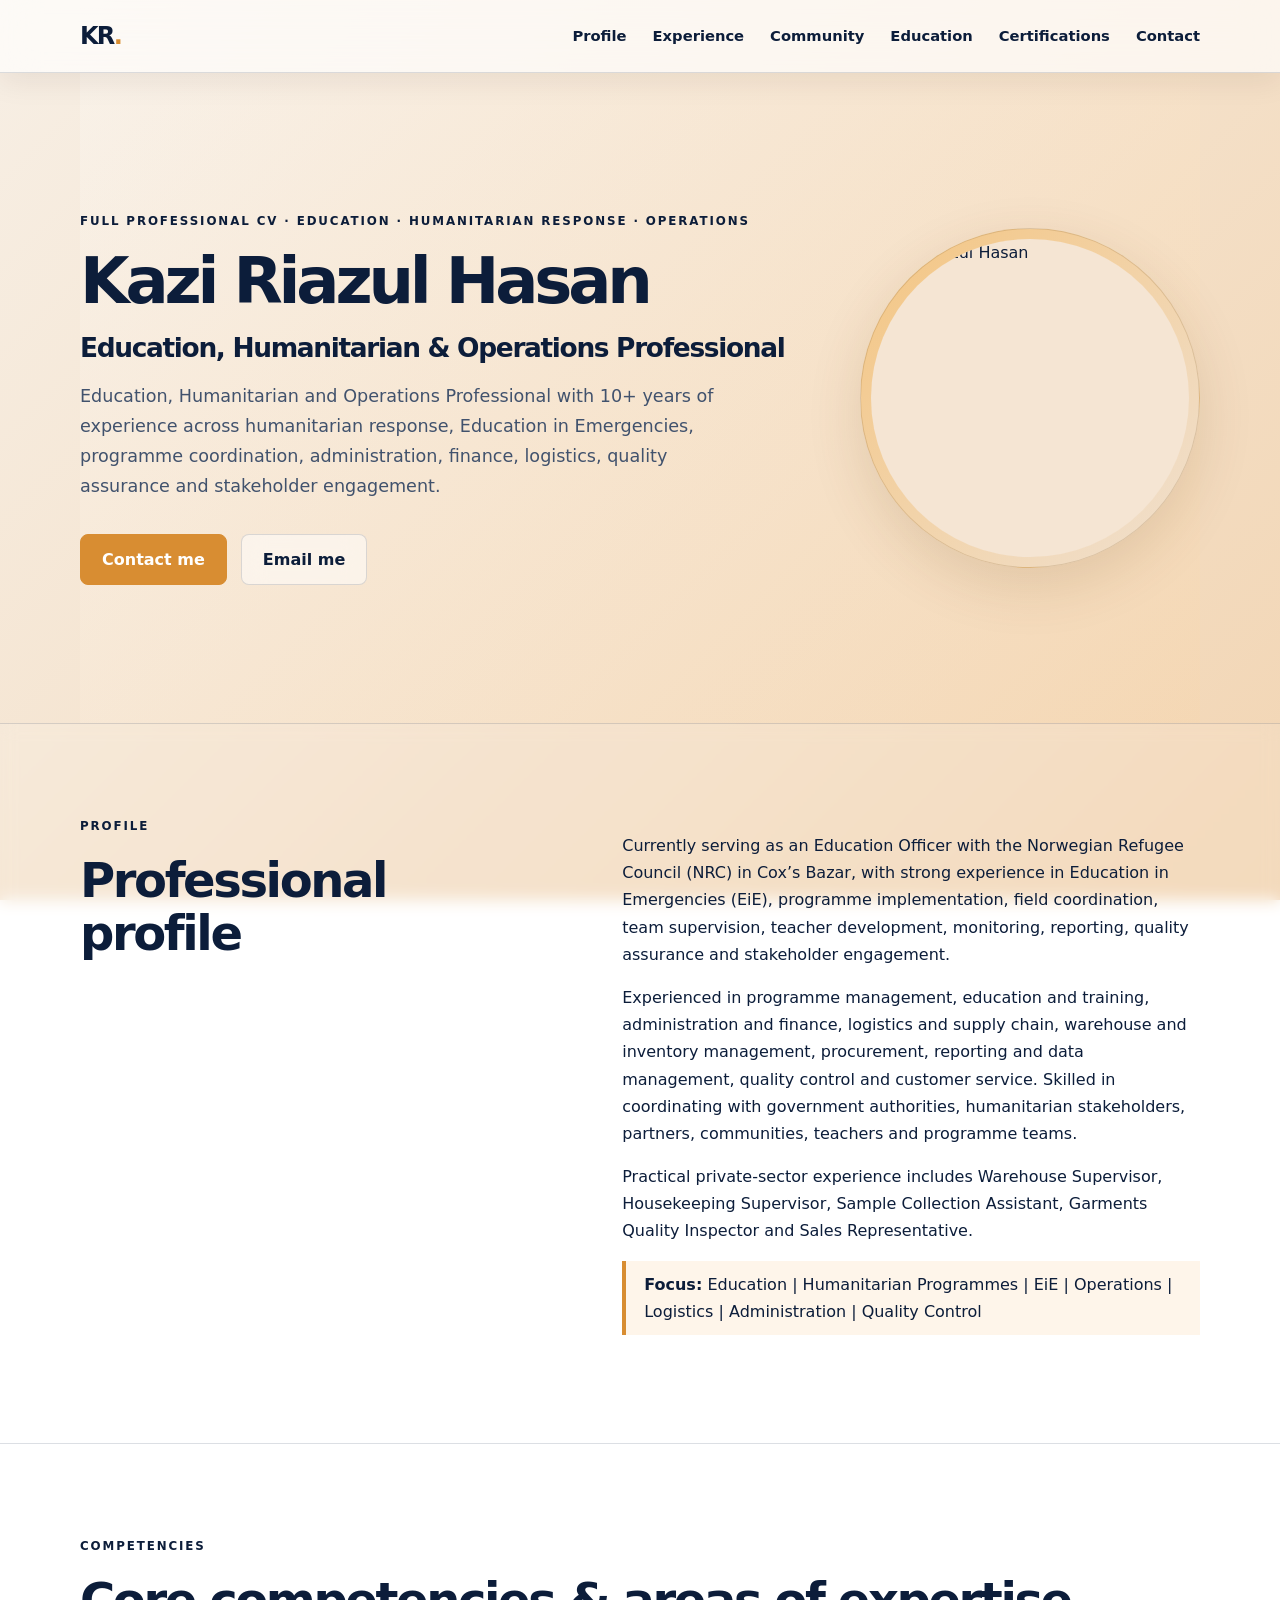
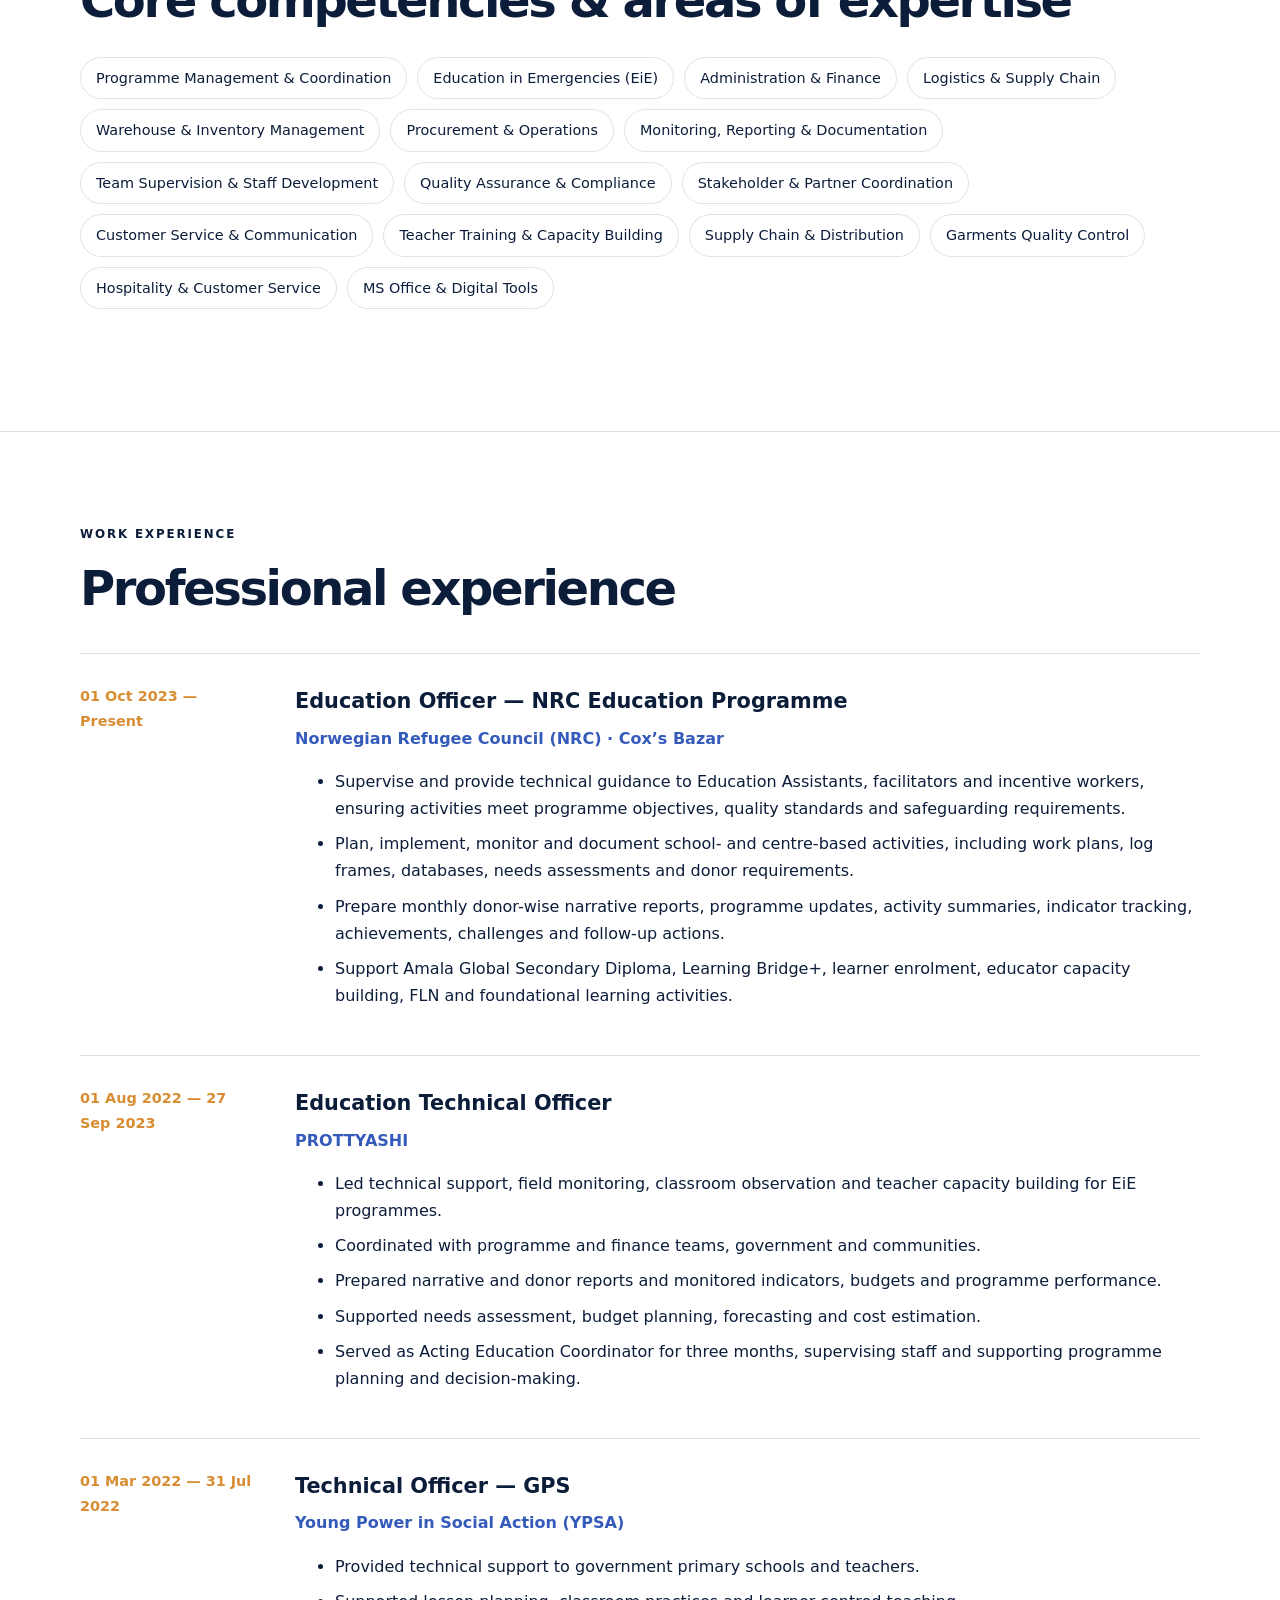
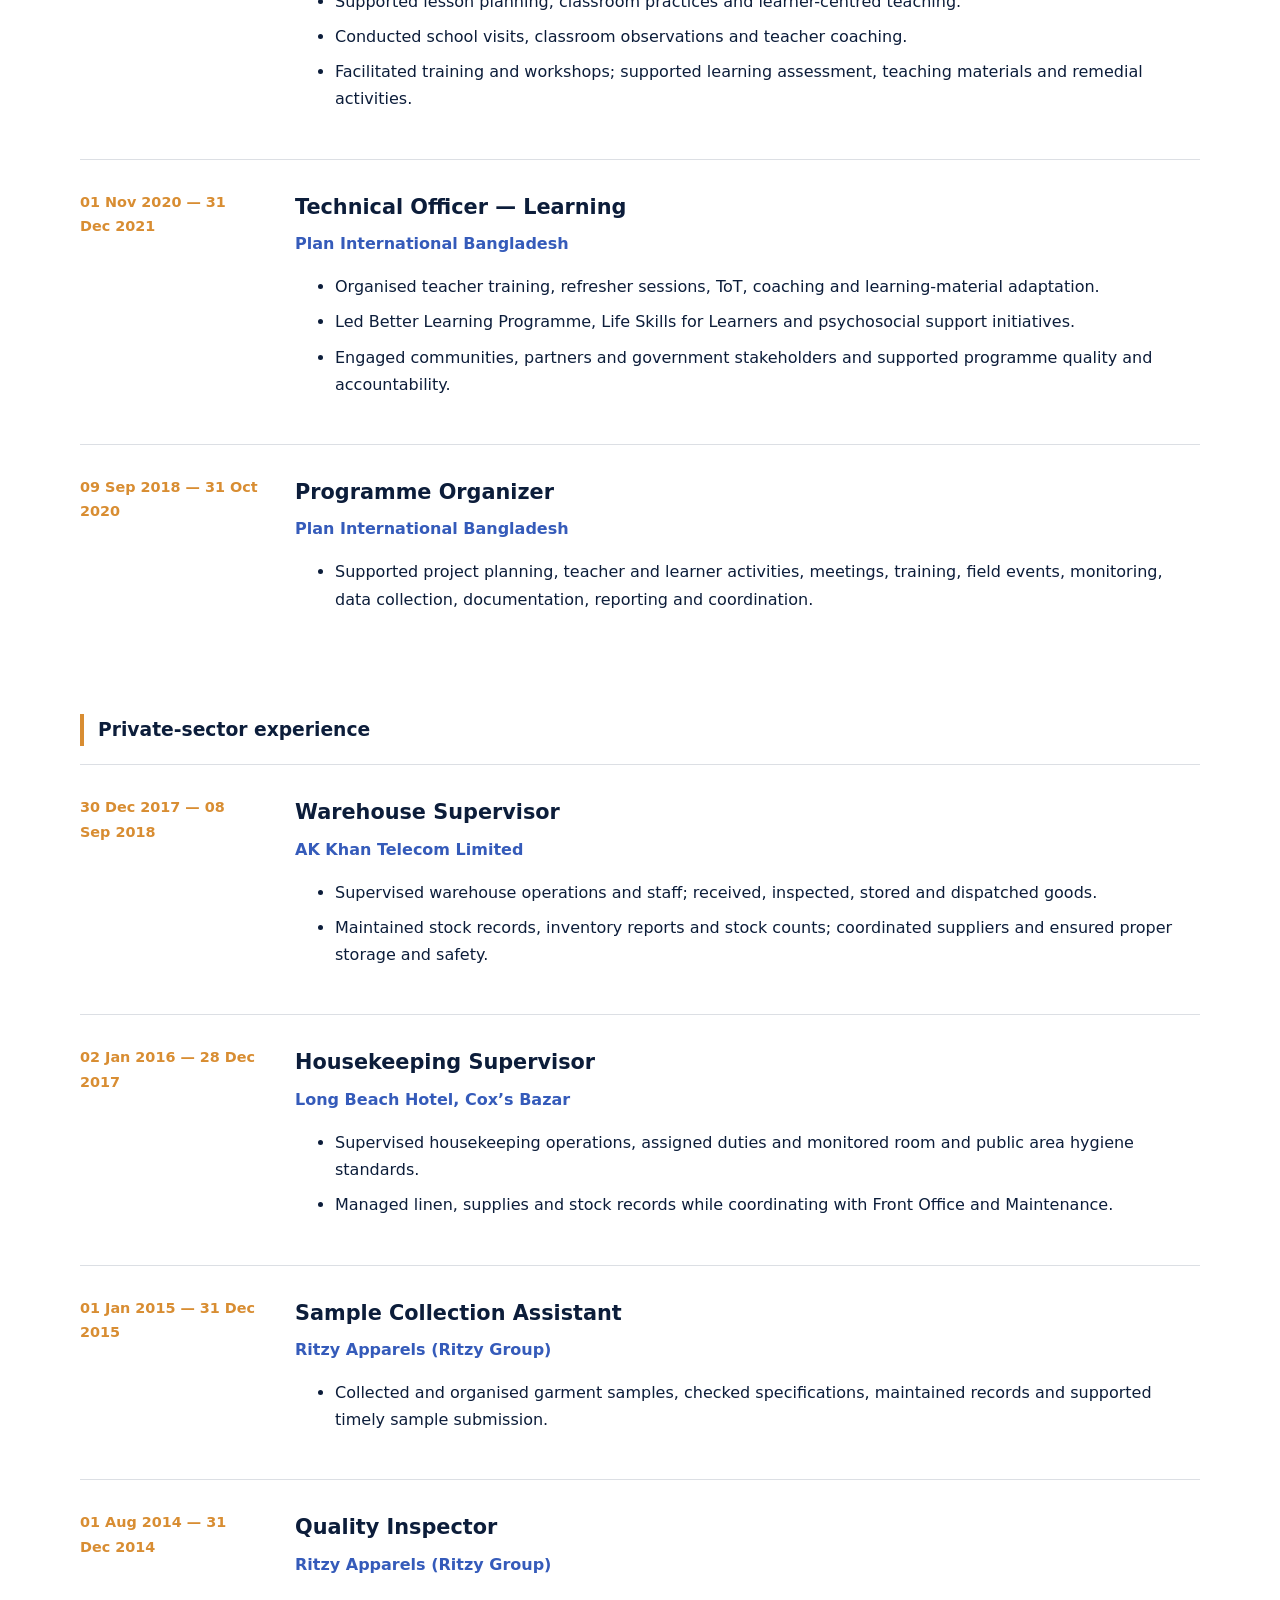
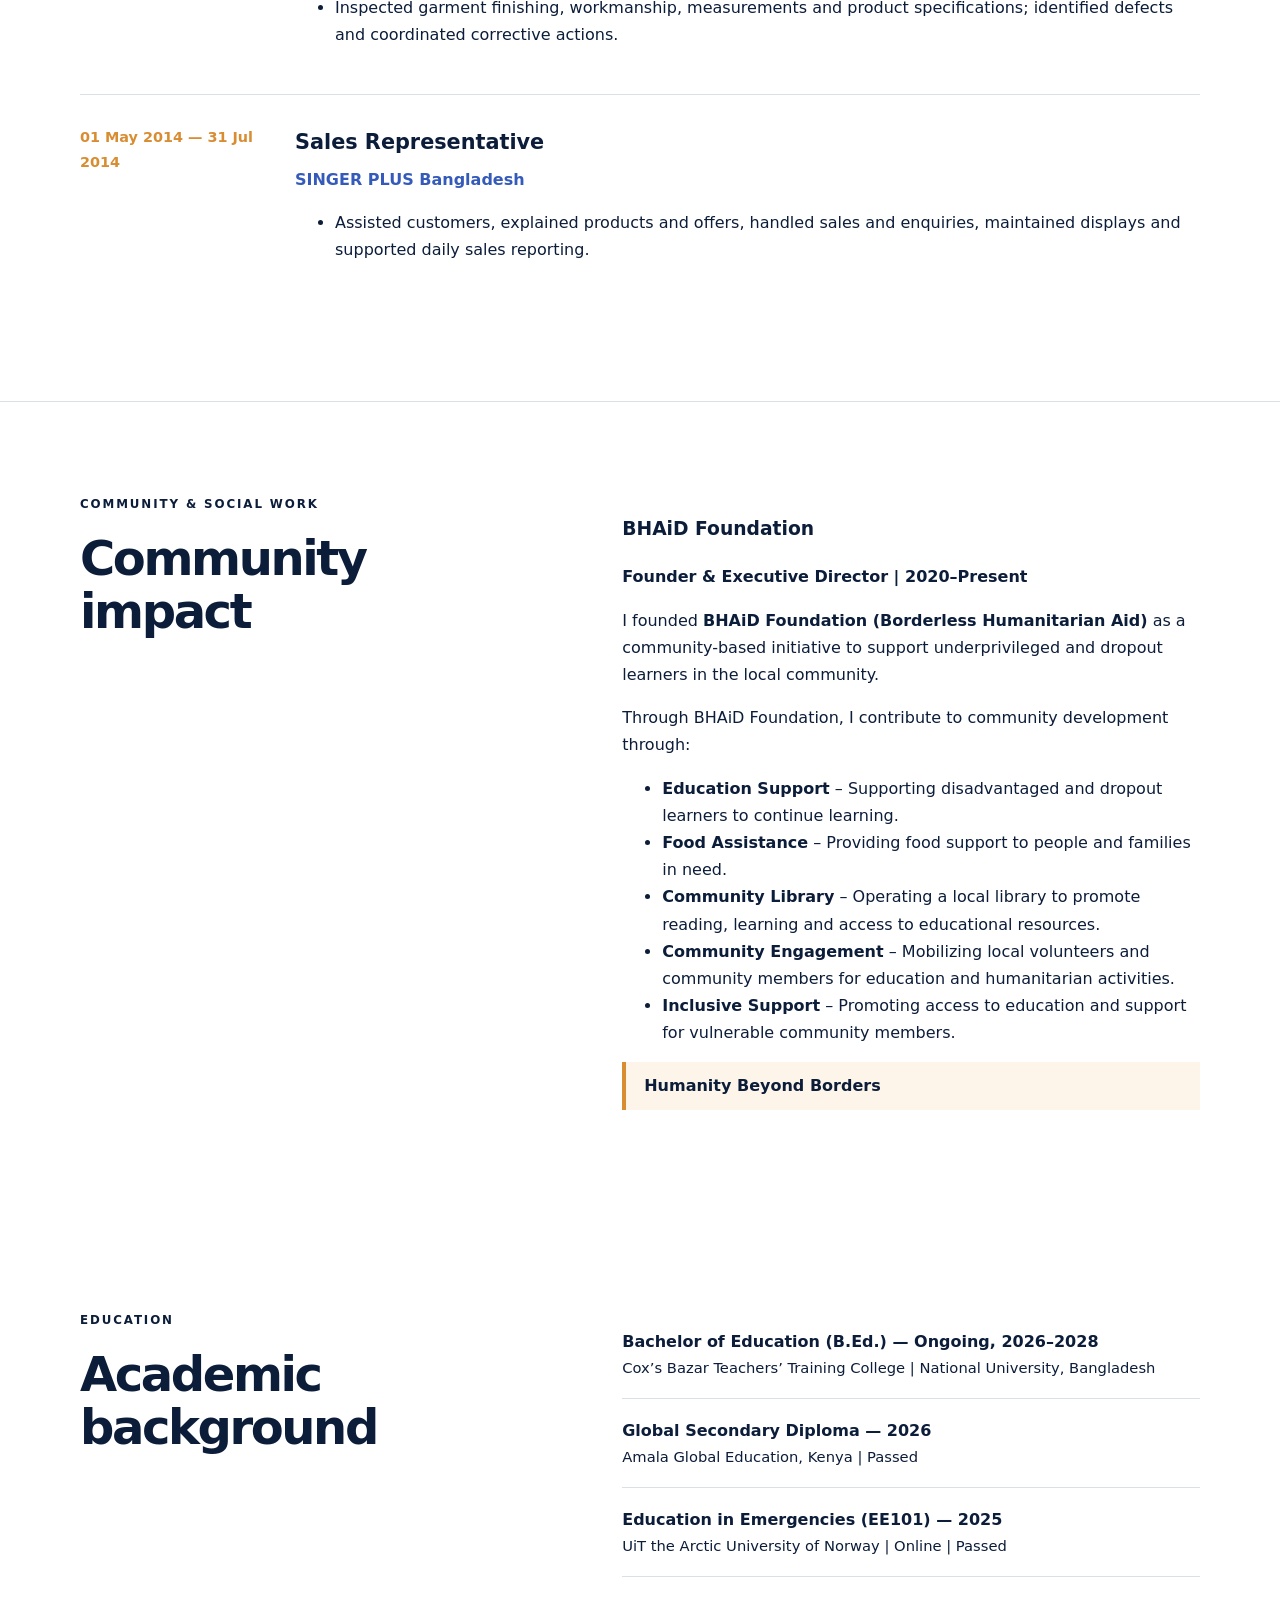
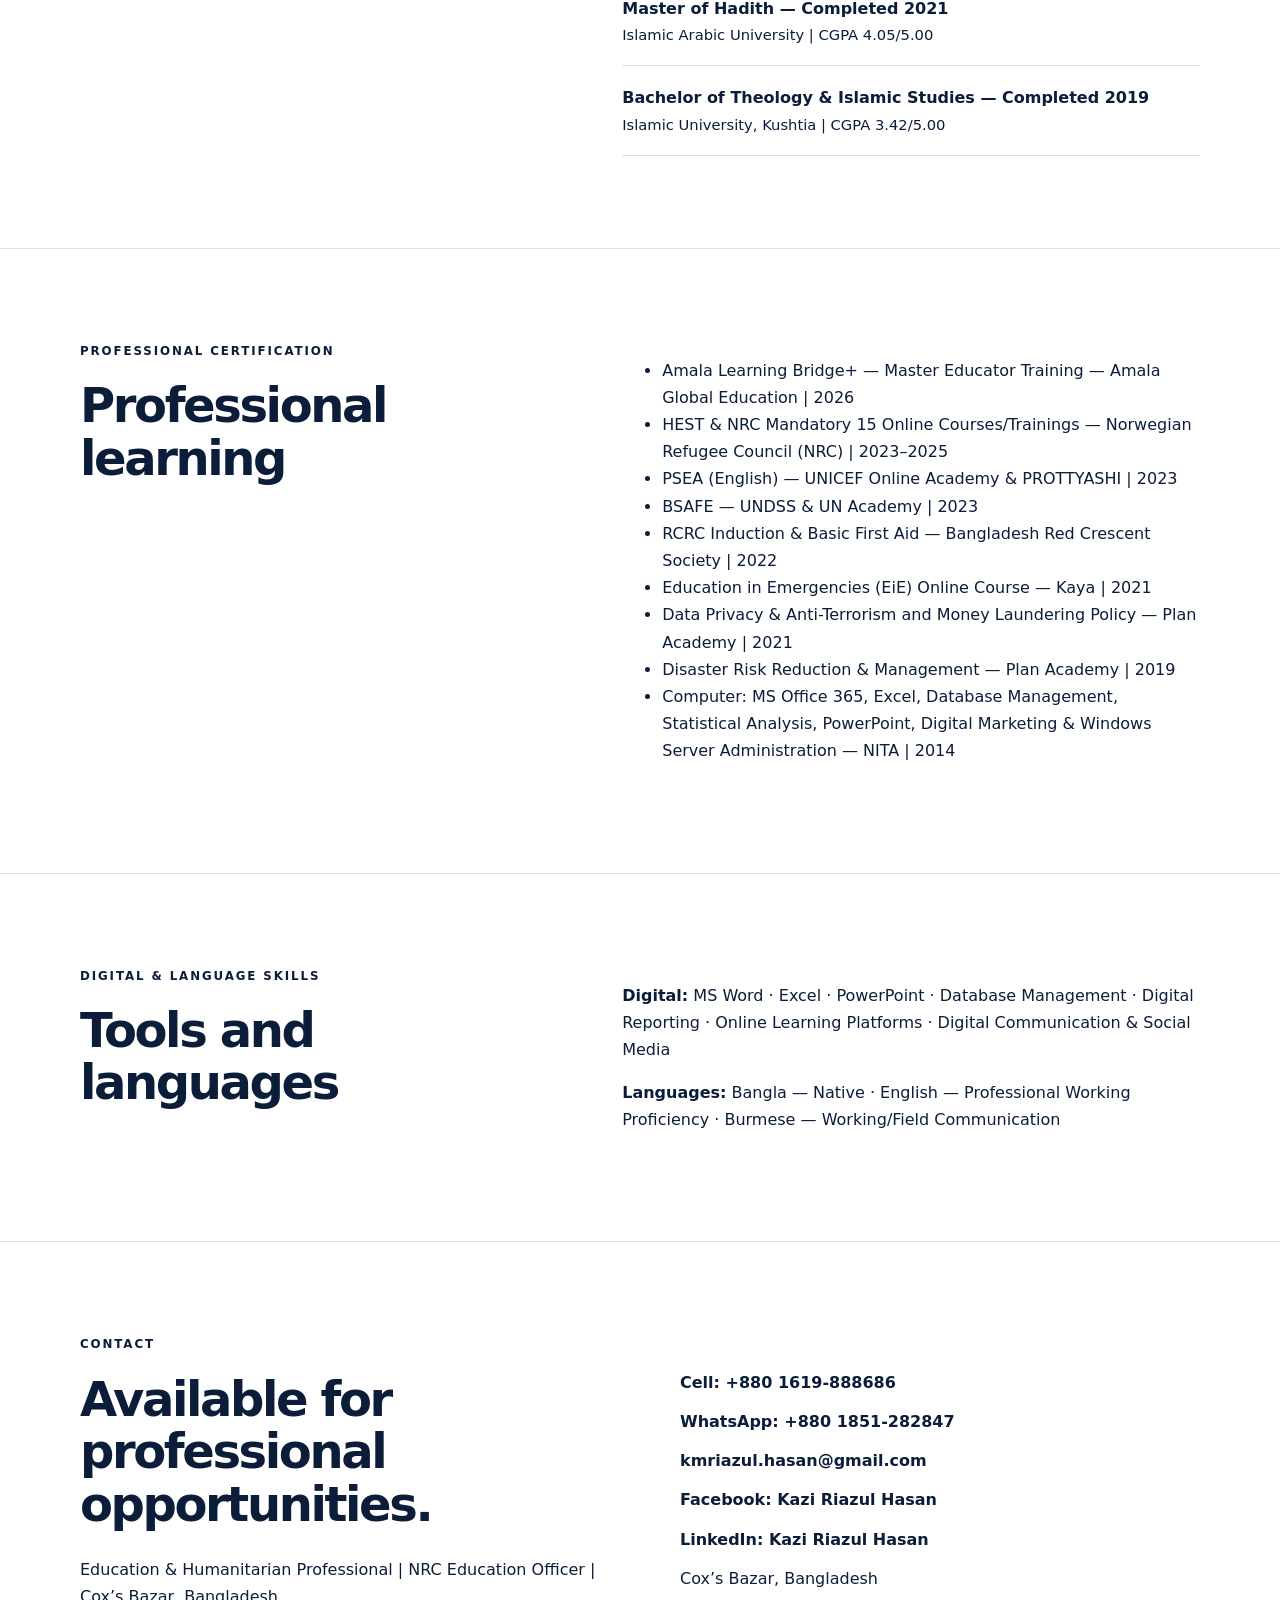
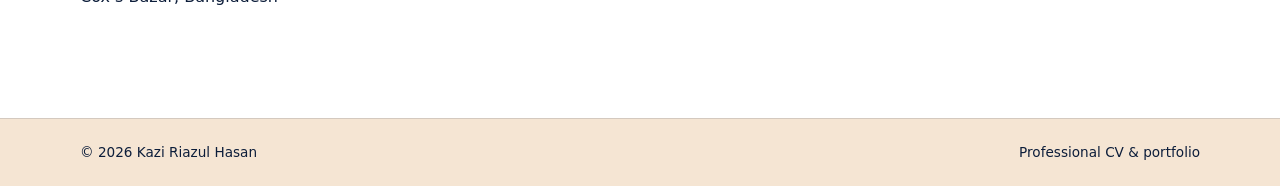
==== commit e556e522: "Add BHAiD Foundation community and social work section" ====
--- a/index.html
+++ b/index.html
@@ -8,7 +8,7 @@
   <link rel="stylesheet" href="styles.css">
 </head>
 <body>
-<header class="site-header"><nav class="nav container" aria-label="Main navigation"><a class="brand" href="#top">KR<span>.</span></a><div class="nav-links"><a href="#profile">Profile</a><a href="#experience">Experience</a><a href="#education">Education</a><a href="#certifications">Certifications</a><a href="#contact">Contact</a></div></nav></header>
+<header class="site-header"><nav class="nav container" aria-label="Main navigation"><a class="brand" href="#top">KR<span>.</span></a><div class="nav-links"><a href="#profile">Profile</a><a href="#experience">Experience</a><a href="#community">Community</a><a href="#education">Education</a><a href="#certifications">Certifications</a><a href="#contact">Contact</a></div></nav></header>
 <main id="top">
 <section class="hero container"><div class="hero-copy"><p class="eyebrow">FULL PROFESSIONAL CV · EDUCATION · HUMANITARIAN RESPONSE · OPERATIONS</p><h1>Kazi Riazul Hasan</h1><h2>Education, Humanitarian &amp; Operations Professional</h2><p class="lead">Education, Humanitarian and Operations Professional with 10+ years of experience across humanitarian response, Education in Emergencies, programme coordination, administration, finance, logistics, quality assurance and stakeholder engagement.</p><div class="actions"><a class="button primary" href="#contact">Contact me</a><a class="button secondary" href="mailto:kmriazul.hasan@gmail.com">Email me</a></div></div><div class="portrait-wrap"><img class="portrait" src="profile.jpg" alt="Kazi Riazul Hasan" onerror="this.onerror=null;this.src='https://avatars.githubusercontent.com/u/332764245?v=4';"></div></section>
 <section id="profile" class="section tinted"><div class="container two-col"><div><p class="eyebrow">PROFILE</p><h2>Professional profile</h2></div><div><p>Currently serving as an Education Officer with the Norwegian Refugee Council (NRC) in Cox’s Bazar, with strong experience in Education in Emergencies (EiE), programme implementation, field coordination, team supervision, teacher development, monitoring, reporting, quality assurance and stakeholder engagement.</p><p>Experienced in programme management, education and training, administration and finance, logistics and supply chain, warehouse and inventory management, procurement, reporting and data management, quality control and customer service. Skilled in coordinating with government authorities, humanitarian stakeholders, partners, communities, teachers and programme teams.</p><p>Practical private-sector experience includes Warehouse Supervisor, Housekeeping Supervisor, Sample Collection Assistant, Garments Quality Inspector and Sales Representative.</p><p class="highlight"><strong>Focus:</strong> Education | Humanitarian Programmes | EiE | Operations | Logistics | Administration | Quality Control</p></div></div></section>
@@ -26,6 +26,7 @@
 <article class="role"><div class="role-date">01 Aug 2014 — 31 Dec 2014</div><div><h3>Quality Inspector</h3><p class="company">Ritzy Apparels (Ritzy Group)</p><ul><li>Inspected garment finishing, workmanship, measurements and product specifications; identified defects and coordinated corrective actions.</li></ul></div></article>
 <article class="role"><div class="role-date">01 May 2014 — 31 Jul 2014</div><div><h3>Sales Representative</h3><p class="company">SINGER PLUS Bangladesh</p><ul><li>Assisted customers, explained products and offers, handled sales and enquiries, maintained displays and supported daily sales reporting.</li></ul></div></article>
 </div></div></section>
+<section id="community" class="section"><div class="container two-col"><div><p class="eyebrow">COMMUNITY &amp; SOCIAL WORK</p><h2>Community impact</h2></div><div><h3>BHAiD Foundation</h3><p class="company"><strong>Founder &amp; Executive Director | 2020–Present</strong></p><p>I founded <strong>BHAiD Foundation (Borderless Humanitarian Aid)</strong> as a community-based initiative to support underprivileged and dropout learners in the local community.</p><p>Through BHAiD Foundation, I contribute to community development through:</p><ul><li><strong>Education Support</strong> – Supporting disadvantaged and dropout learners to continue learning.</li><li><strong>Food Assistance</strong> – Providing food support to people and families in need.</li><li><strong>Community Library</strong> – Operating a local library to promote reading, learning and access to educational resources.</li><li><strong>Community Engagement</strong> – Mobilizing local volunteers and community members for education and humanitarian activities.</li><li><strong>Inclusive Support</strong> – Promoting access to education and support for vulnerable community members.</li></ul><p class="highlight"><strong>Humanity Beyond Borders</strong></p></div></div></section>
 <section id="education" class="section"><div class="container two-col"><div><p class="eyebrow">EDUCATION</p><h2>Academic background</h2></div><div class="education-list"><div><strong>Bachelor of Education (B.Ed.) — Ongoing, 2026–2028</strong><span>Cox’s Bazar Teachers’ Training College | National University, Bangladesh</span></div><div><strong>Global Secondary Diploma — 2026</strong><span>Amala Global Education, Kenya | Passed</span></div><div><strong>Education in Emergencies (EE101) — 2025</strong><span>UiT the Arctic University of Norway | Online | Passed</span></div><div><strong>Master of Hadith — Completed 2021</strong><span>Islamic Arabic University | CGPA 4.05/5.00</span></div><div><strong>Bachelor of Theology &amp; Islamic Studies — Completed 2019</strong><span>Islamic University, Kushtia | CGPA 3.42/5.00</span></div></div></div></section>
 <section id="certifications" class="section tinted"><div class="container two-col"><div><p class="eyebrow">PROFESSIONAL CERTIFICATION</p><h2>Professional learning</h2></div><div><ul class="cert-list"><li>Amala Learning Bridge+ — Master Educator Training — Amala Global Education | 2026</li><li>HEST &amp; NRC Mandatory 15 Online Courses/Trainings — Norwegian Refugee Council (NRC) | 2023–2025</li><li>PSEA (English) — UNICEF Online Academy &amp; PROTTYASHI | 2023</li><li>BSAFE — UNDSS &amp; UN Academy | 2023</li><li>RCRC Induction &amp; Basic First Aid — Bangladesh Red Crescent Society | 2022</li><li>Education in Emergencies (EiE) Online Course — Kaya | 2021</li><li>Data Privacy &amp; Anti-Terrorism and Money Laundering Policy — Plan Academy | 2021</li><li>Disaster Risk Reduction &amp; Management — Plan Academy | 2019</li><li>Computer: MS Office 365, Excel, Database Management, Statistical Analysis, PowerPoint, Digital Marketing &amp; Windows Server Administration — NITA | 2014</li></ul></div></div></section>
 <section class="section"><div class="container two-col"><div><p class="eyebrow">DIGITAL &amp; LANGUAGE SKILLS</p><h2>Tools and languages</h2></div><div><p><strong>Digital:</strong> MS Word · Excel · PowerPoint · Database Management · Digital Reporting · Online Learning Platforms · Digital Communication &amp; Social Media</p><p><strong>Languages:</strong> Bangla — Native · English — Professional Working Proficiency · Burmese — Working/Field Communication</p></div></div></section>
--- a/styles.css
+++ b/styles.css
@@ -1 +1 @@
-:root{--navy:#07152f;--navy-2:#0d2550;--blue:#2d5bff;--blue-light:#dceeff;--white:#fff;--muted:#c6d5ea;--glass:rgba(255,255,255,.06);--line:rgba(149,191,255,.35);--max:1120px}*{box-sizing:border-box}html{scroll-behavior:smooth}body{margin:0;color:var(--white);font-family:Inter,ui-sans-serif,system-ui,-apple-system,"Segoe UI",sans-serif;line-height:1.7;background:linear-gradient(135deg,var(--navy),var(--navy-2) 55%,#123d75);background-attachment:fixed}a{color:var(--blue-light);font-weight:650}a:hover{color:var(--white)}.container{width:min(var(--max),calc(100% - 40px));margin:auto}.site-header{position:sticky;top:0;z-index:10;background:rgba(5,16,38,.74);backdrop-filter:blur(18px);-webkit-backdrop-filter:blur(18px);border-bottom:1px solid var(--line);box-shadow:0 8px 30px rgba(0,0,0,.2)}.nav{height:72px;display:flex;align-items:center;justify-content:space-between}.brand{font-size:1.5rem;font-weight:850;letter-spacing:-.08em;color:var(--white);text-decoration:none}.brand span{color:var(--blue)}.nav-links{display:flex;gap:26px}.nav-links a{color:var(--white);font-size:.92rem;text-decoration:none}.nav-links a:hover{color:var(--blue-light)}.hero{min-height:650px;display:grid;grid-template-columns:1.35fr .65fr;align-items:center;gap:60px;padding:76px 0}.eyebrow{color:var(--blue-light);font-weight:850;font-size:.74rem;letter-spacing:.16em;margin:0 0 18px}.hero h1{font-size:clamp(2.35rem,5vw,4.15rem);line-height:1;letter-spacing:-.065em;margin:0 0 20px;color:var(--blue-light);max-width:700px}.hero h2{font-size:clamp(1.15rem,2.4vw,1.65rem);font-weight:650;margin:0 0 20px;color:var(--white)}h1,h2,h3{color:var(--blue-light)}.lead{color:var(--muted);font-size:1.1rem;max-width:650px}.actions{display:flex;gap:14px;margin-top:32px}.button{border-radius:8px;padding:11px 21px;text-decoration:none;font-weight:750;display:inline-block;transition:.2s}.primary{background:var(--blue);color:var(--white);border:1px solid var(--blue)}.primary:hover{background:#4a7bff;color:var(--white)}.secondary{border:1px solid var(--line);background:var(--glass);color:var(--white);backdrop-filter:blur(12px)}.secondary:hover{border-color:var(--blue);color:var(--blue-light)}.portrait-wrap{justify-self:end;width:min(100%,340px);aspect-ratio:1;border-radius:50%;padding:10px;background:linear-gradient(135deg,var(--blue),rgba(88,166,255,.18));box-shadow:0 18px 55px rgba(0,0,0,.35);border:1px solid rgba(157,204,255,.55)}.portrait{width:100%;height:100%;object-fit:cover;border-radius:50%;display:block;background:var(--navy)}.section{padding:92px 0}.tinted{background:rgba(3,15,38,.35);border-top:1px solid var(--line);border-bottom:1px solid var(--line);backdrop-filter:blur(8px)}h2{font-size:clamp(1.9rem,3.8vw,3rem);line-height:1.1;letter-spacing:-.05em;margin:0 0 25px;color:var(--blue-light)}.two-col{display:grid;grid-template-columns:1fr 1.25fr;gap:80px}.two-col p{color:var(--white)}.highlight{border-left:4px solid var(--blue);padding-left:18px;color:var(--white)!important}.cards{display:grid;grid-template-columns:repeat(4,1fr);gap:18px;margin-top:42px}.card{border:1px solid var(--line);border-top:3px solid var(--blue);border-radius:12px;padding:25px;background:var(--glass);backdrop-filter:blur(14px);-webkit-backdrop-filter:blur(14px);box-shadow:0 12px 35px rgba(0,0,0,.18)}.card h3{font-size:1.1rem;line-height:1.2}.card p{font-size:.92rem;color:var(--muted)}.icon{color:var(--blue);font-weight:850}.timeline{margin-top:38px}.role{display:grid;grid-template-columns:180px 1fr;gap:35px;padding:30px 0;border-top:1px solid var(--line)}.role-date{font-weight:750;color:var(--blue-light);font-size:.9rem}.role h3{font-size:1.3rem;margin:0}.role p,.role li{color:var(--white);margin:5px 0}.role .company{color:var(--blue-light);font-weight:750}.role li{margin-bottom:8px}.education-list>div{padding:18px 0;border-bottom:1px solid var(--line)}.education-list strong,.education-list span{display:block}.education-list strong{color:var(--blue-light)}.education-list span{color:var(--white);font-size:.92rem}.skill-list{display:flex;flex-wrap:wrap;gap:10px;margin:30px 0}.skill-list span{border:1px solid var(--line);border-radius:50px;padding:8px 15px;background:var(--glass);color:var(--white);font-size:.9rem;backdrop-filter:blur(10px)}.languages{color:var(--white)}.contact{background:rgba(2,9,23,.82);color:var(--white);border-top:1px solid var(--line)}.contact h2{color:var(--blue-light)}.contact p{color:var(--white)}.contact .eyebrow{color:var(--blue-light)}.contact-box{display:grid;grid-template-columns:1fr 1fr;gap:80px;align-items:center}.contact-links{display:flex;flex-direction:column;gap:12px}.contact-links a,.contact-links span{color:var(--white);text-decoration:none}.contact-links a:hover{color:var(--blue-light)}footer{background:#030a18;color:var(--muted);padding:22px 0;font-size:.85rem;border-top:1px solid var(--line)}footer .container{display:flex;justify-content:space-between}footer a{color:var(--blue-light)}.subheading{margin-top:55px;border-left:4px solid var(--blue);padding-left:14px;color:var(--blue-light)}@media(max-width:800px){.hero{grid-template-columns:1fr;padding:65px 0}.portrait-wrap{justify-self:start;width:220px;order:-1}.two-col,.contact-box{grid-template-columns:1fr;gap:25px}.cards{grid-template-columns:1fr 1fr}.role{grid-template-columns:1fr;gap:5px}.nav-links{gap:12px}.nav-links a:nth-child(n+3){display:none}}@media(max-width:480px){.container{width:min(var(--max),calc(100% - 28px))}.cards{grid-template-columns:1fr}.section{padding:70px 0}.hero h1{font-size:2.8rem}}+:root{--bg:#f7efe5;--bg-2:#f2d5b3;--orange:#f4bd72;--orange-deep:#d88d32;--navy:#0c1d3a;--navy-2:#16335d;--blue:#2d5bff;--blue-light:#355bba;--white:#fff;--muted:#41526d;--glass:rgba(255,255,255,.52);--line:rgba(20,42,77,.15);--max:1120px}*{box-sizing:border-box}html{scroll-behavior:smooth}body{margin:0;color:var(--navy);font-family:Inter,ui-sans-serif,system-ui,-apple-system,"Segoe UI",sans-serif;line-height:1.7;background:linear-gradient(135deg,var(--bg),var(--bg-2));background-attachment:fixed}a{color:var(--blue-light);font-weight:650}a:hover{color:var(--navy)}.container{width:min(var(--max),calc(100% - 40px));margin:auto}.site-header{position:sticky;top:0;z-index:10;background:rgba(255,255,255,.68);backdrop-filter:blur(18px);-webkit-backdrop-filter:blur(18px);border-bottom:1px solid var(--line);box-shadow:0 8px 30px rgba(53,25,0,.08)}.nav{height:72px;display:flex;align-items:center;justify-content:space-between}.brand{font-size:1.5rem;font-weight:850;letter-spacing:-.08em;color:var(--navy);text-decoration:none}.brand span{color:var(--orange-deep)}.nav-links{display:flex;gap:26px}.nav-links a{color:var(--navy);font-size:.92rem;text-decoration:none}.nav-links a:hover{color:var(--blue-light)}.hero{min-height:650px;display:grid;grid-template-columns:1.35fr .65fr;align-items:center;gap:60px;padding:76px 0;background:linear-gradient(135deg,rgba(255,255,255,.22),rgba(255,212,158,.18))}.eyebrow{color:var(--navy);font-weight:850;font-size:.74rem;letter-spacing:.16em;margin:0 0 18px}.hero h1{font-size:clamp(2.35rem,5vw,4.15rem);line-height:1;letter-spacing:-.065em;margin:0 0 20px;color:var(--navy);max-width:700px}.hero h2{font-size:clamp(1.15rem,2.4vw,1.65rem);font-weight:650;margin:0 0 20px;color:var(--navy)}h1,h2,h3{color:var(--navy)}.lead{color:var(--muted);font-size:1.1rem;max-width:650px}.actions{display:flex;gap:14px;margin-top:32px}.button{border-radius:8px;padding:11px 21px;text-decoration:none;font-weight:750;display:inline-block;transition:.2s}.primary{background:var(--orange-deep);color:#fff;border:1px solid var(--orange-deep)}.primary:hover{background:#c97c23;color:#fff}.secondary{border:1px solid var(--line);background:var(--glass);color:var(--navy);backdrop-filter:blur(12px)}.secondary:hover{border-color:var(--orange-deep);color:var(--navy)}.portrait-wrap{justify-self:end;width:min(100%,340px);aspect-ratio:1;border-radius:50%;padding:10px;background:linear-gradient(135deg,#f4c581,#f0e1d1);box-shadow:0 18px 55px rgba(103,63,16,.14);border:1px solid rgba(116,79,27,.18)}.portrait{width:100%;height:100%;object-fit:cover;border-radius:50%;display:block;background:#f5e5d3}.section{padding:92px 0;background:rgba(255,255,255,.18)}.tinted{background:rgba(255,255,255,.12);border-top:1px solid var(--line);border-bottom:1px solid var(--line);backdrop-filter:blur(8px)}h2{font-size:clamp(1.9rem,3.8vw,3rem);line-height:1.1;letter-spacing:-.05em;margin:0 0 25px;color:var(--navy)}.two-col{display:grid;grid-template-columns:1fr 1.25fr;gap:80px}.two-col p{color:var(--navy)}.highlight{border-left:4px solid var(--orange-deep);padding-left:18px;color:var(--navy)!important;background:rgba(244,189,114,.15);padding-top:10px;padding-bottom:10px}.cards{display:grid;grid-template-columns:repeat(4,1fr);gap:18px;margin-top:42px}.card{border:1px solid var(--line);border-top:3px solid var(--orange-deep);border-radius:12px;padding:25px;background:rgba(255,255,255,.52);backdrop-filter:blur(14px);-webkit-backdrop-filter:blur(14px);box-shadow:0 12px 35px rgba(72,42,16,.08)}.card h3{font-size:1.1rem;line-height:1.2}.card p{font-size:.92rem;color:var(--muted)}.icon{color:var(--orange-deep);font-weight:850}.timeline{margin-top:38px}.role{display:grid;grid-template-columns:180px 1fr;gap:35px;padding:30px 0;border-top:1px solid var(--line)}.role-date{font-weight:750;color:var(--orange-deep);font-size:.9rem}.role h3{font-size:1.3rem;margin:0}.role p,.role li{color:var(--navy);margin:5px 0}.role .company{color:var(--blue-light);font-weight:750}.role li{margin-bottom:8px}.education-list>div{padding:18px 0;border-bottom:1px solid var(--line)}.education-list strong,.education-list span{display:block}.education-list strong{color:var(--navy)}.education-list span{color:var(--navy);font-size:.92rem}.skill-list{display:flex;flex-wrap:wrap;gap:10px;margin:30px 0}.skill-list span{border:1px solid rgba(40,65,110,.14);border-radius:50px;padding:8px 15px;background:rgba(255,255,255,.55);color:var(--navy);font-size:.9rem;backdrop-filter:blur(10px)}.languages{color:var(--navy)}.contact{background:rgba(255,255,255,.2);color:var(--navy);border-top:1px solid var(--line)}.contact h2{color:var(--navy)}.contact p{color:var(--navy)}.contact .eyebrow{color:var(--navy)}.contact-box{display:grid;grid-template-columns:1fr 1fr;gap:80px;align-items:center}.contact-links{display:flex;flex-direction:column;gap:12px}.contact-links a,.contact-links span{color:var(--navy);text-decoration:none}.contact-links a:hover{color:var(--blue-light)}footer{background:#f5e5d3;color:var(--navy);padding:22px 0;font-size:.85rem;border-top:1px solid var(--line)}footer .container{display:flex;justify-content:space-between}footer a{color:var(--blue-light)}.subheading{margin-top:55px;border-left:4px solid var(--orange-deep);padding-left:14px;color:var(--navy)}@media(max-width:800px){.nav{height:auto;min-height:72px;padding:10px 0}.nav-links{display:flex;flex-wrap:wrap;justify-content:flex-end;gap:8px 12px}.nav-links a{font-size:.78rem}.hero{grid-template-columns:1fr;padding:65px 0}.portrait-wrap{justify-self:start;width:220px;order:-1}.two-col,.contact-box{grid-template-columns:1fr;gap:25px}.cards{grid-template-columns:1fr 1fr}.role{grid-template-columns:1fr;gap:5px}}@media(max-width:480px){.container{width:min(var(--max),calc(100% - 28px))}.nav-links{justify-content:center}.cards{grid-template-columns:1fr}.section{padding:70px 0}.hero h1{font-size:2.8rem}}
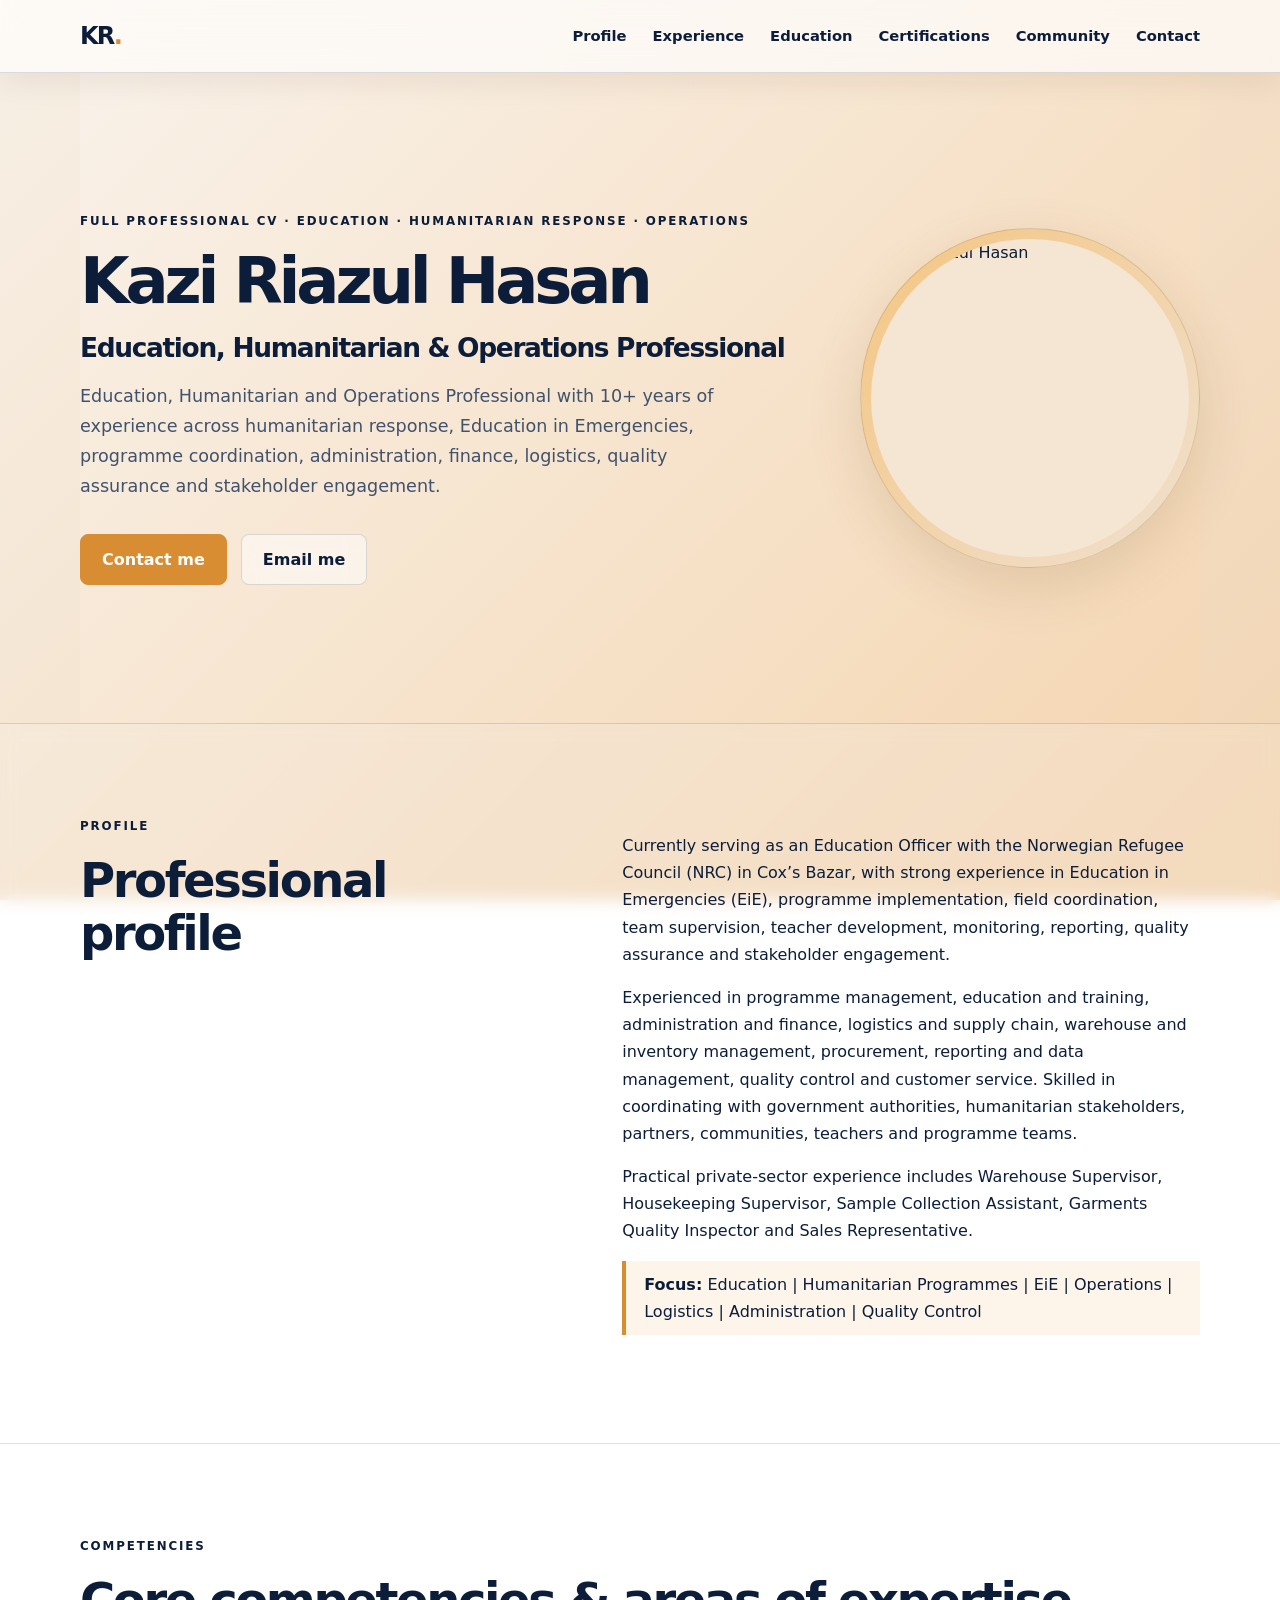
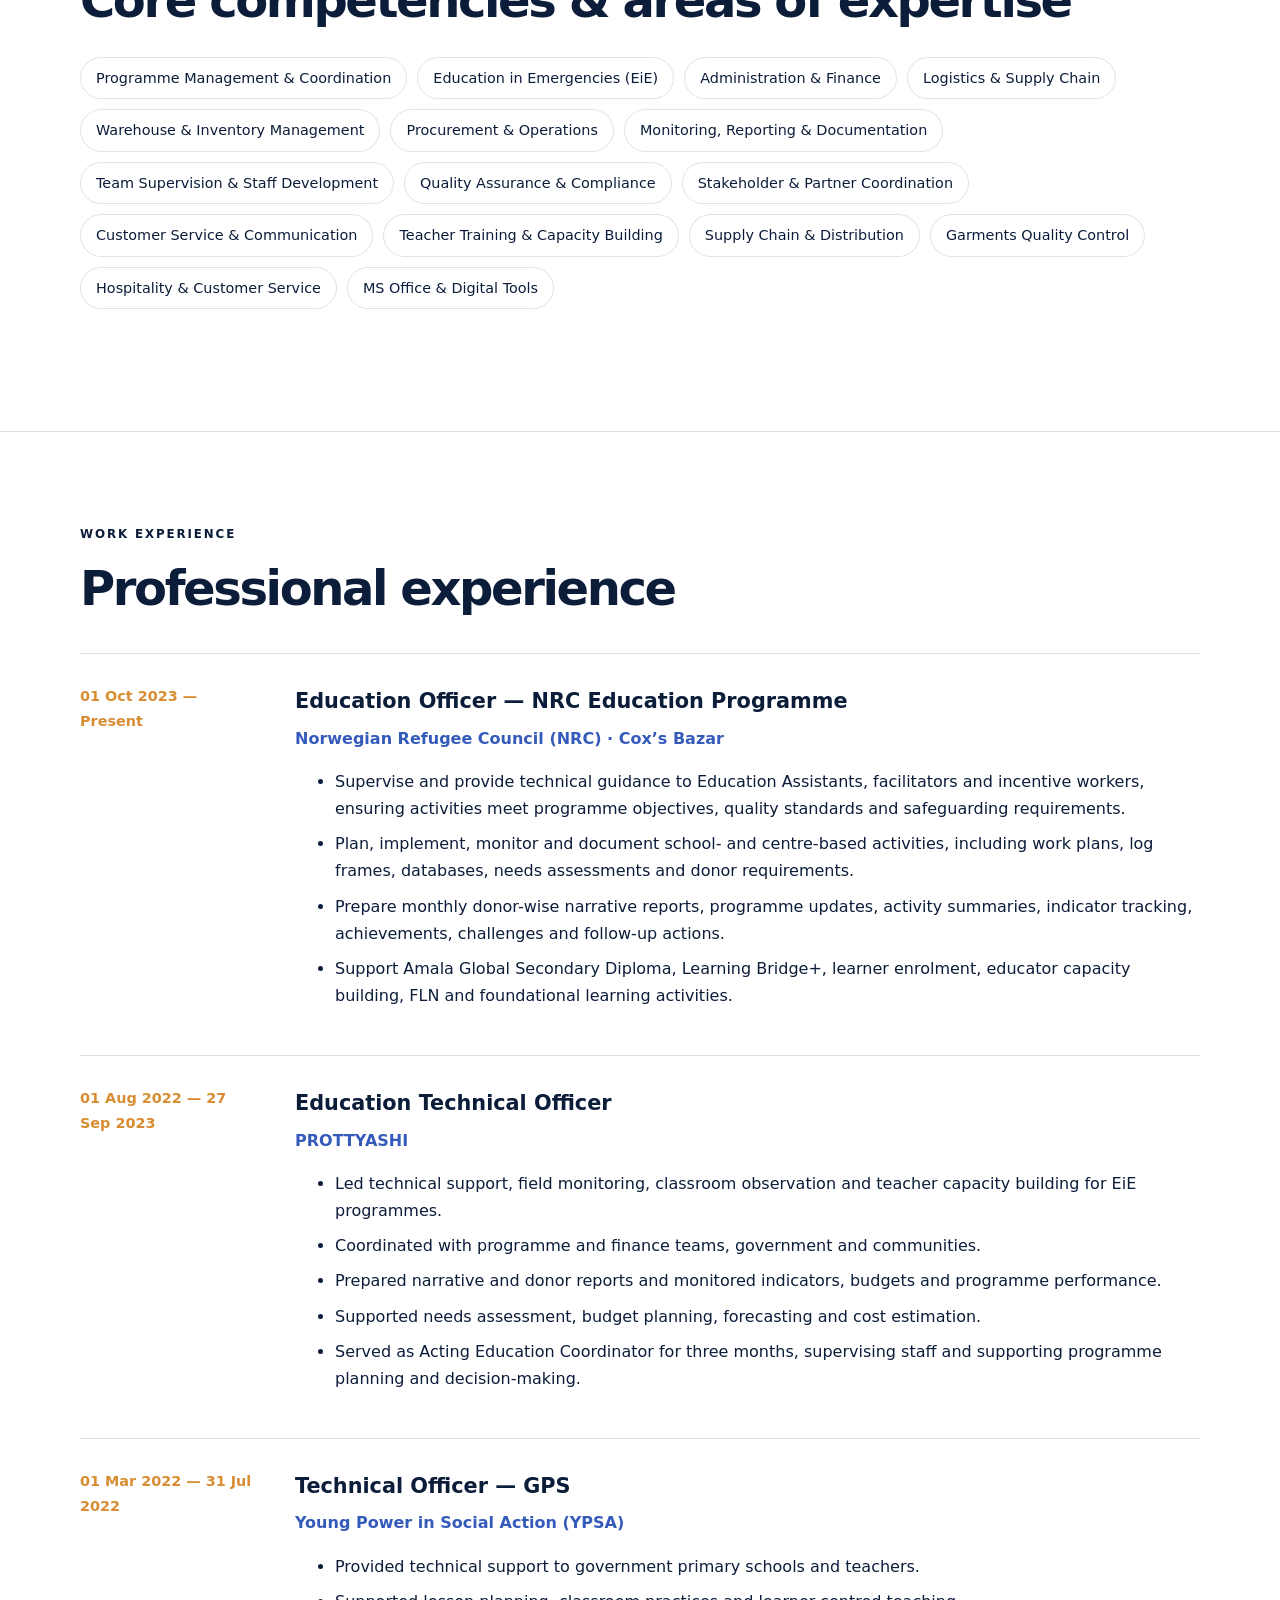
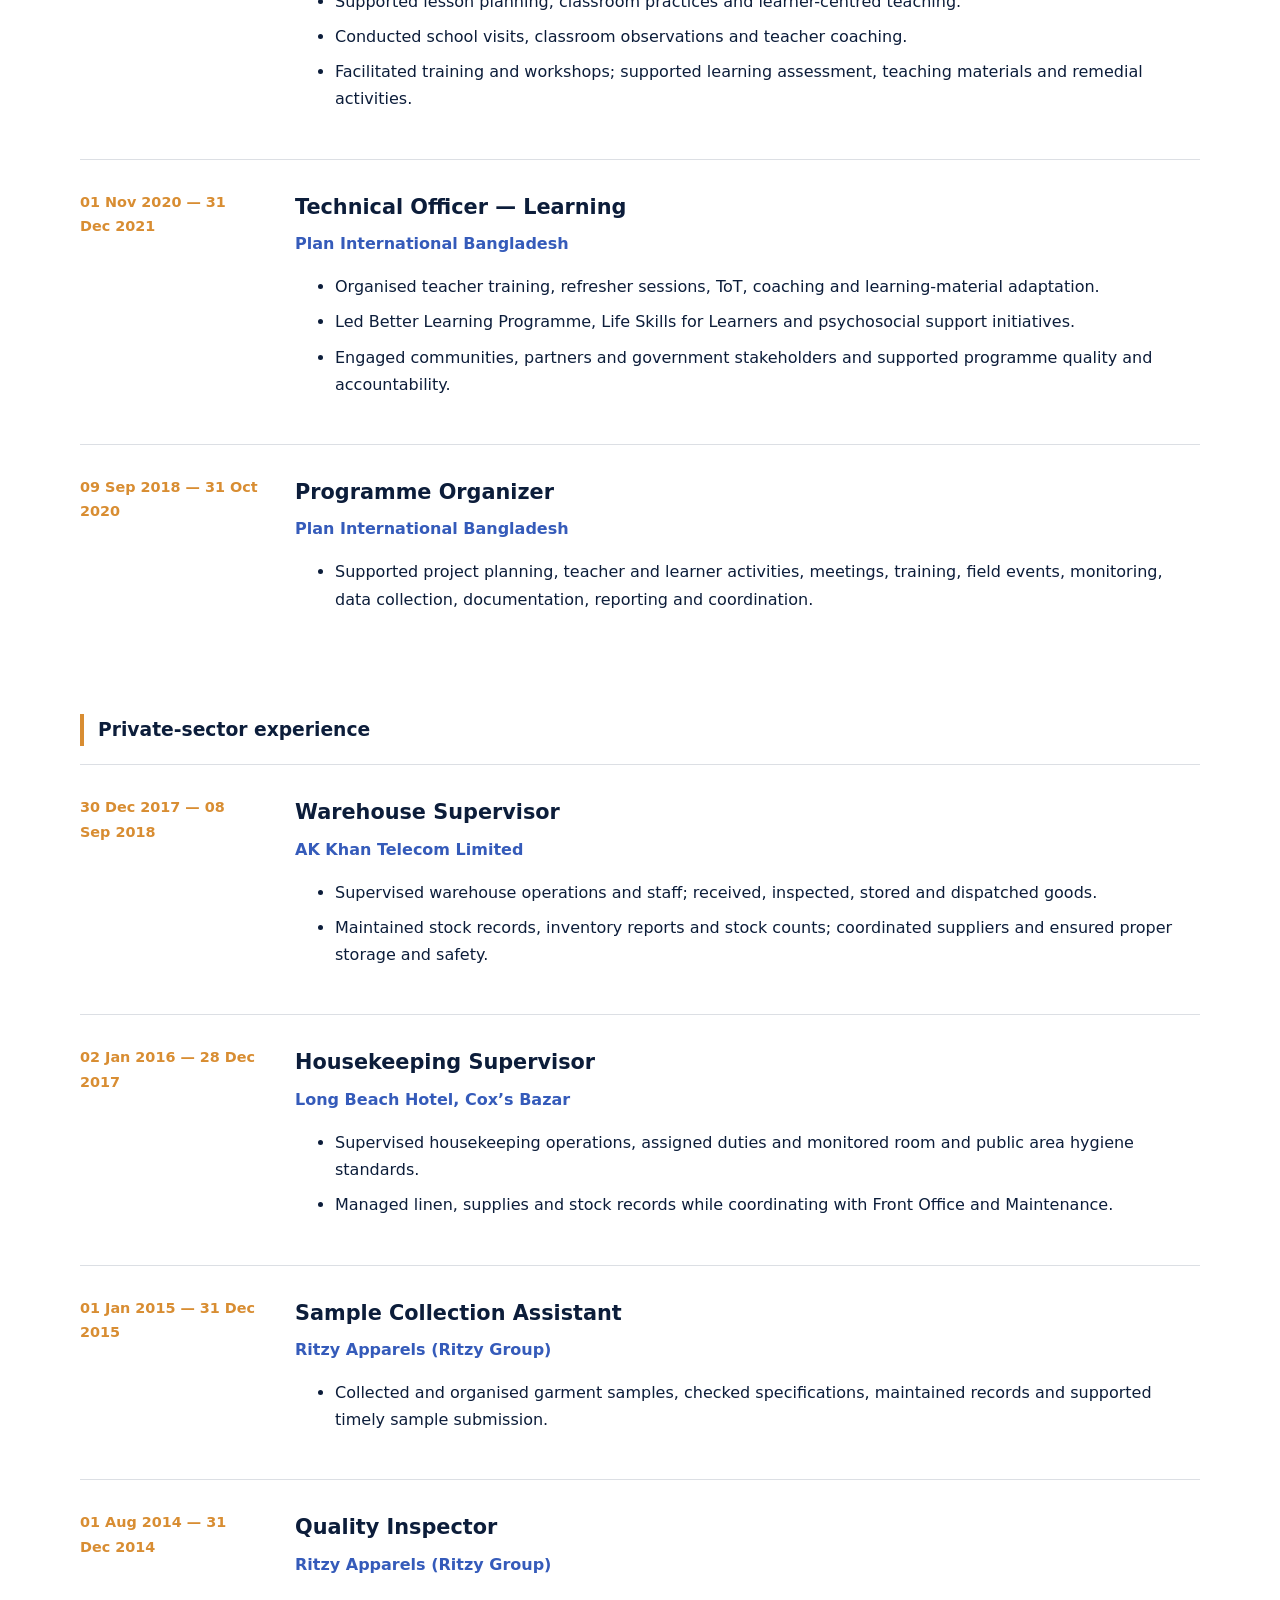
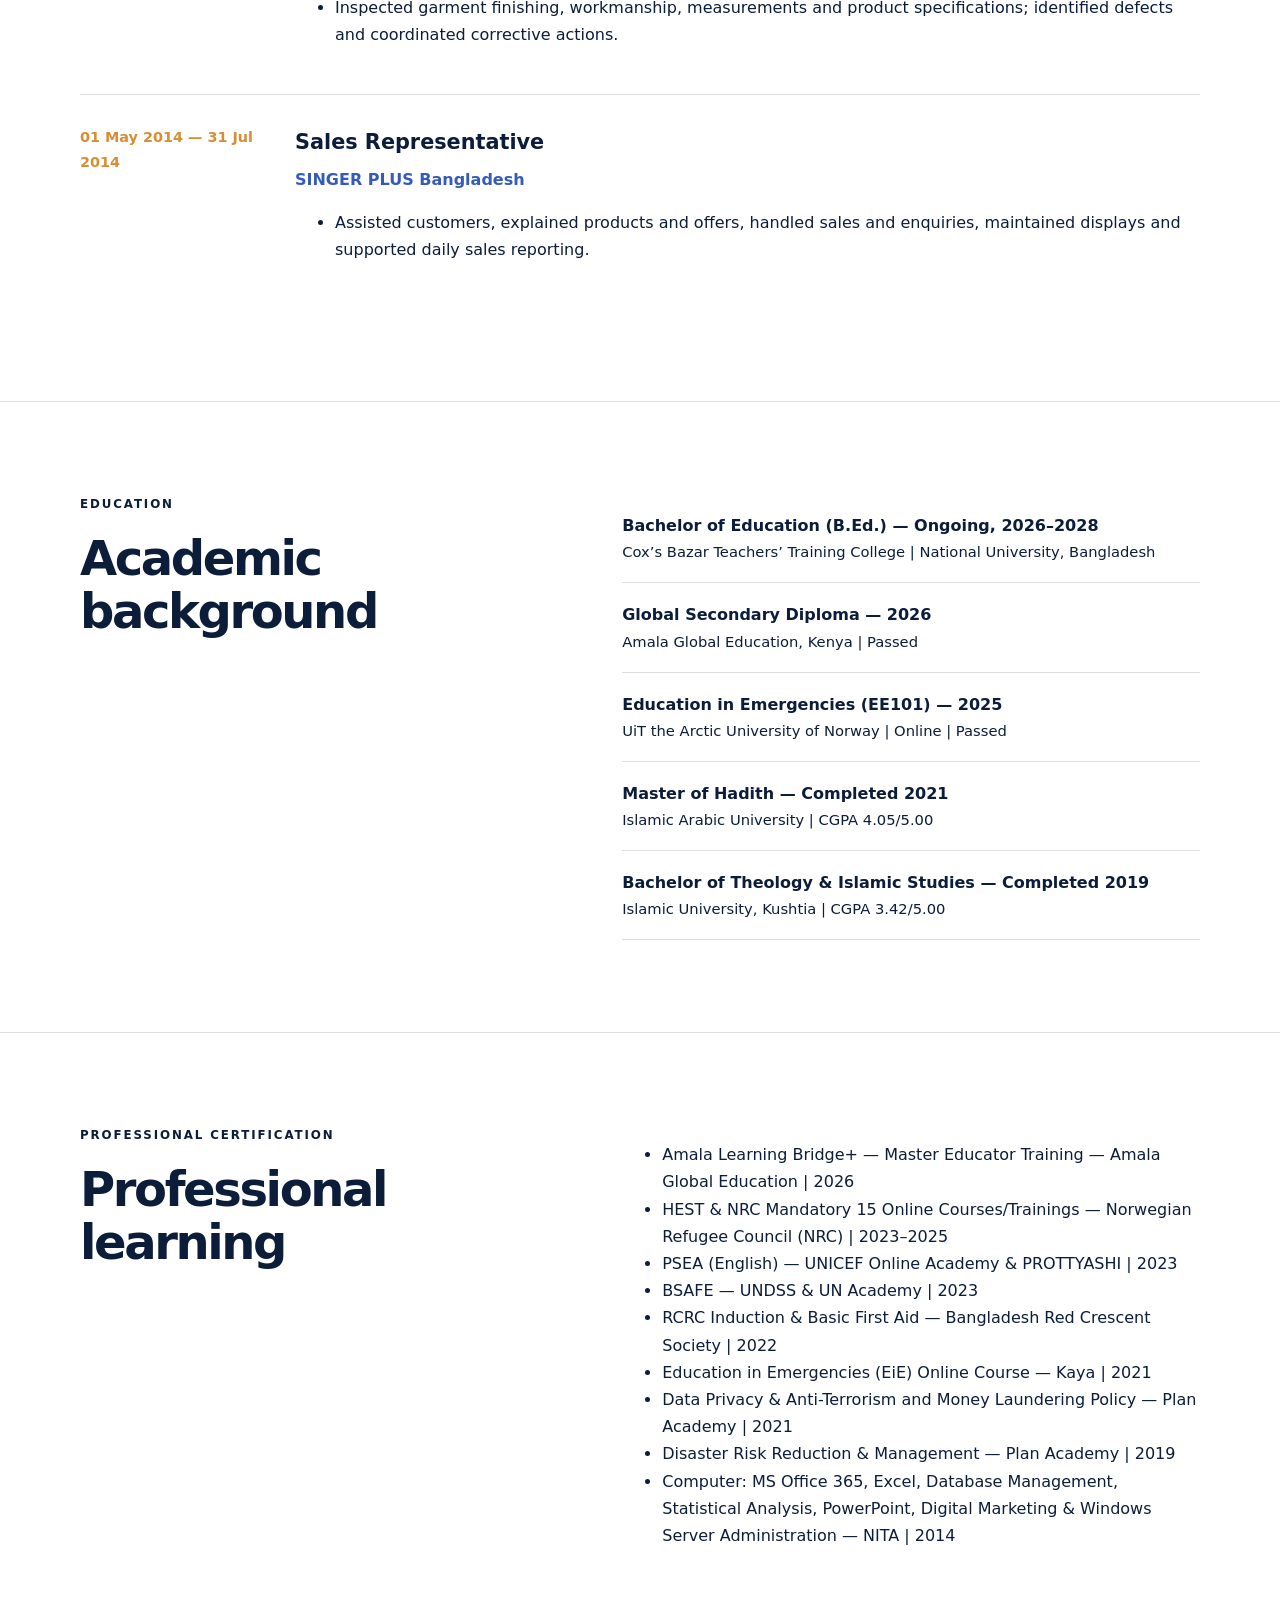
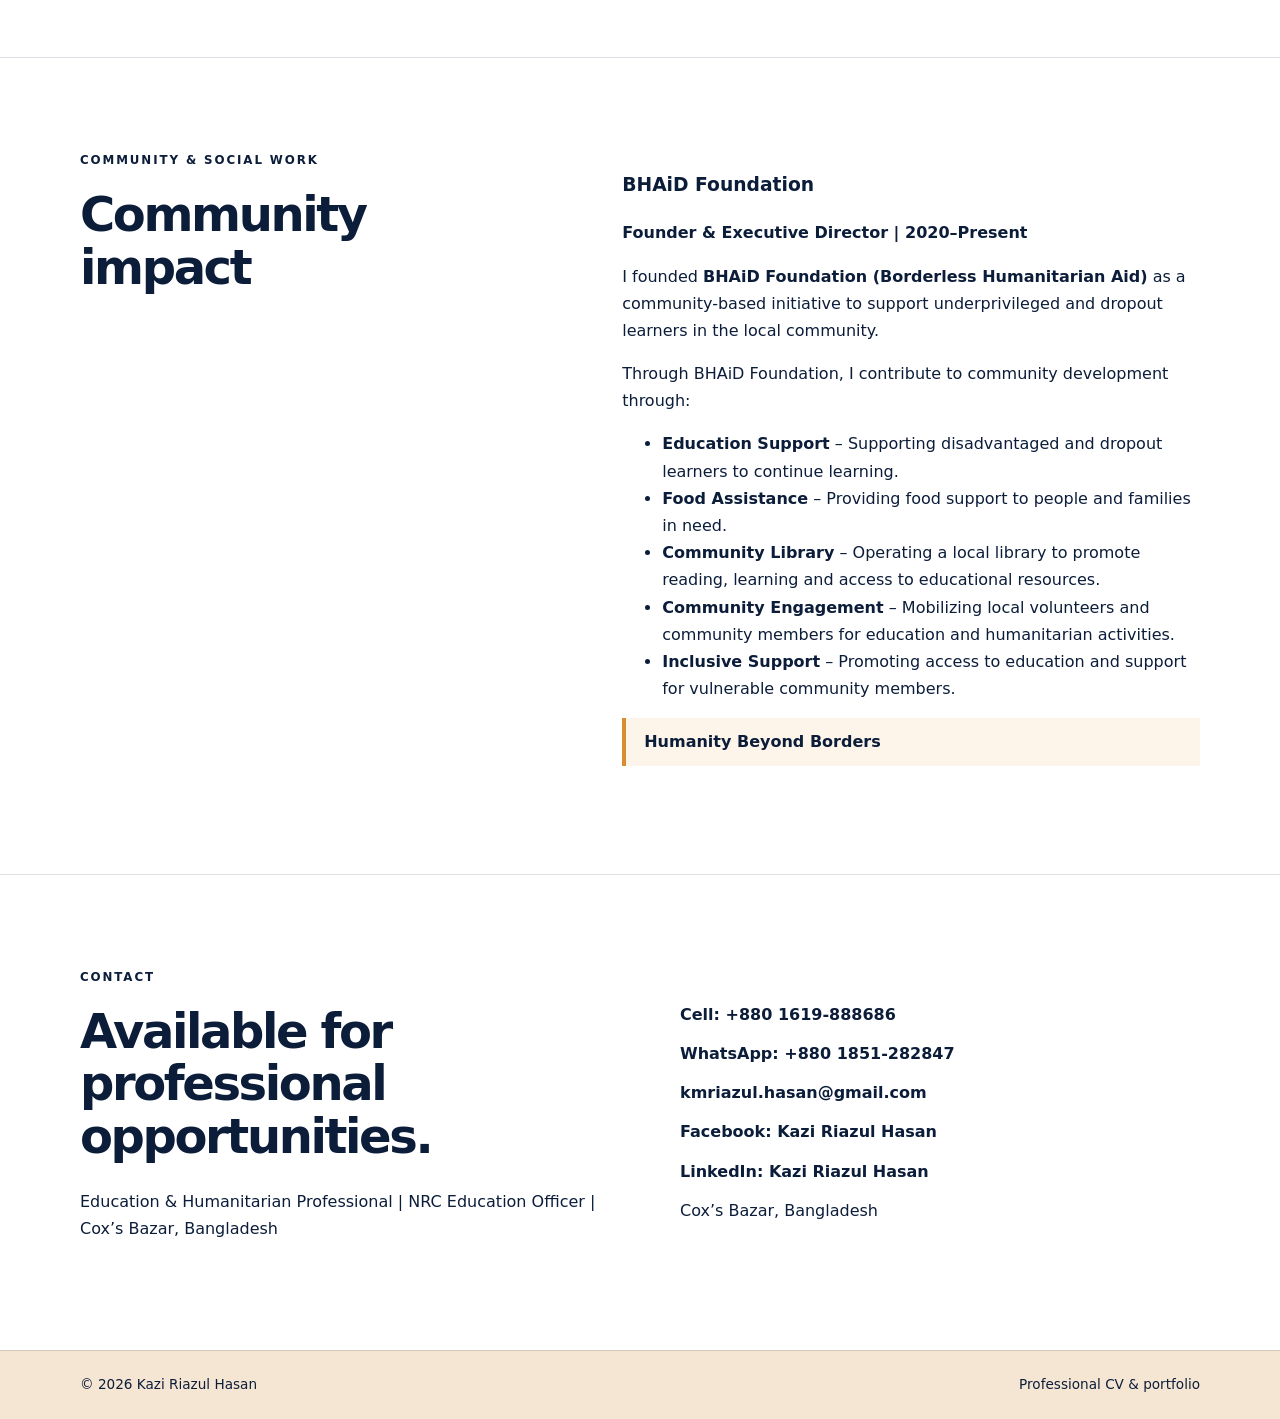
==== commit 24738f35: "Reorder portfolio navigation and place Community section in the correct flow" ====
--- a/index.html
+++ b/index.html
@@ -8,7 +8,7 @@
   <link rel="stylesheet" href="styles.css">
 </head>
 <body>
-<header class="site-header"><nav class="nav container" aria-label="Main navigation"><a class="brand" href="#top">KR<span>.</span></a><div class="nav-links"><a href="#profile">Profile</a><a href="#experience">Experience</a><a href="#community">Community</a><a href="#education">Education</a><a href="#certifications">Certifications</a><a href="#contact">Contact</a></div></nav></header>
+<header class="site-header"><nav class="nav container" aria-label="Main navigation"><a class="brand" href="#top">KR<span>.</span></a><div class="nav-links"><a href="#profile">Profile</a><a href="#experience">Experience</a><a href="#education">Education</a><a href="#certifications">Certifications</a><a href="#community">Community</a><a href="#contact">Contact</a></div></nav></header>
 <main id="top">
 <section class="hero container"><div class="hero-copy"><p class="eyebrow">FULL PROFESSIONAL CV · EDUCATION · HUMANITARIAN RESPONSE · OPERATIONS</p><h1>Kazi Riazul Hasan</h1><h2>Education, Humanitarian &amp; Operations Professional</h2><p class="lead">Education, Humanitarian and Operations Professional with 10+ years of experience across humanitarian response, Education in Emergencies, programme coordination, administration, finance, logistics, quality assurance and stakeholder engagement.</p><div class="actions"><a class="button primary" href="#contact">Contact me</a><a class="button secondary" href="mailto:kmriazul.hasan@gmail.com">Email me</a></div></div><div class="portrait-wrap"><img class="portrait" src="profile.jpg" alt="Kazi Riazul Hasan" onerror="this.onerror=null;this.src='https://avatars.githubusercontent.com/u/332764245?v=4';"></div></section>
 <section id="profile" class="section tinted"><div class="container two-col"><div><p class="eyebrow">PROFILE</p><h2>Professional profile</h2></div><div><p>Currently serving as an Education Officer with the Norwegian Refugee Council (NRC) in Cox’s Bazar, with strong experience in Education in Emergencies (EiE), programme implementation, field coordination, team supervision, teacher development, monitoring, reporting, quality assurance and stakeholder engagement.</p><p>Experienced in programme management, education and training, administration and finance, logistics and supply chain, warehouse and inventory management, procurement, reporting and data management, quality control and customer service. Skilled in coordinating with government authorities, humanitarian stakeholders, partners, communities, teachers and programme teams.</p><p>Practical private-sector experience includes Warehouse Supervisor, Housekeeping Supervisor, Sample Collection Assistant, Garments Quality Inspector and Sales Representative.</p><p class="highlight"><strong>Focus:</strong> Education | Humanitarian Programmes | EiE | Operations | Logistics | Administration | Quality Control</p></div></div></section>
@@ -26,10 +26,9 @@
 <article class="role"><div class="role-date">01 Aug 2014 — 31 Dec 2014</div><div><h3>Quality Inspector</h3><p class="company">Ritzy Apparels (Ritzy Group)</p><ul><li>Inspected garment finishing, workmanship, measurements and product specifications; identified defects and coordinated corrective actions.</li></ul></div></article>
 <article class="role"><div class="role-date">01 May 2014 — 31 Jul 2014</div><div><h3>Sales Representative</h3><p class="company">SINGER PLUS Bangladesh</p><ul><li>Assisted customers, explained products and offers, handled sales and enquiries, maintained displays and supported daily sales reporting.</li></ul></div></article>
 </div></div></section>
-<section id="community" class="section"><div class="container two-col"><div><p class="eyebrow">COMMUNITY &amp; SOCIAL WORK</p><h2>Community impact</h2></div><div><h3>BHAiD Foundation</h3><p class="company"><strong>Founder &amp; Executive Director | 2020–Present</strong></p><p>I founded <strong>BHAiD Foundation (Borderless Humanitarian Aid)</strong> as a community-based initiative to support underprivileged and dropout learners in the local community.</p><p>Through BHAiD Foundation, I contribute to community development through:</p><ul><li><strong>Education Support</strong> – Supporting disadvantaged and dropout learners to continue learning.</li><li><strong>Food Assistance</strong> – Providing food support to people and families in need.</li><li><strong>Community Library</strong> – Operating a local library to promote reading, learning and access to educational resources.</li><li><strong>Community Engagement</strong> – Mobilizing local volunteers and community members for education and humanitarian activities.</li><li><strong>Inclusive Support</strong> – Promoting access to education and support for vulnerable community members.</li></ul><p class="highlight"><strong>Humanity Beyond Borders</strong></p></div></div></section>
 <section id="education" class="section"><div class="container two-col"><div><p class="eyebrow">EDUCATION</p><h2>Academic background</h2></div><div class="education-list"><div><strong>Bachelor of Education (B.Ed.) — Ongoing, 2026–2028</strong><span>Cox’s Bazar Teachers’ Training College | National University, Bangladesh</span></div><div><strong>Global Secondary Diploma — 2026</strong><span>Amala Global Education, Kenya | Passed</span></div><div><strong>Education in Emergencies (EE101) — 2025</strong><span>UiT the Arctic University of Norway | Online | Passed</span></div><div><strong>Master of Hadith — Completed 2021</strong><span>Islamic Arabic University | CGPA 4.05/5.00</span></div><div><strong>Bachelor of Theology &amp; Islamic Studies — Completed 2019</strong><span>Islamic University, Kushtia | CGPA 3.42/5.00</span></div></div></div></section>
 <section id="certifications" class="section tinted"><div class="container two-col"><div><p class="eyebrow">PROFESSIONAL CERTIFICATION</p><h2>Professional learning</h2></div><div><ul class="cert-list"><li>Amala Learning Bridge+ — Master Educator Training — Amala Global Education | 2026</li><li>HEST &amp; NRC Mandatory 15 Online Courses/Trainings — Norwegian Refugee Council (NRC) | 2023–2025</li><li>PSEA (English) — UNICEF Online Academy &amp; PROTTYASHI | 2023</li><li>BSAFE — UNDSS &amp; UN Academy | 2023</li><li>RCRC Induction &amp; Basic First Aid — Bangladesh Red Crescent Society | 2022</li><li>Education in Emergencies (EiE) Online Course — Kaya | 2021</li><li>Data Privacy &amp; Anti-Terrorism and Money Laundering Policy — Plan Academy | 2021</li><li>Disaster Risk Reduction &amp; Management — Plan Academy | 2019</li><li>Computer: MS Office 365, Excel, Database Management, Statistical Analysis, PowerPoint, Digital Marketing &amp; Windows Server Administration — NITA | 2014</li></ul></div></div></section>
-<section class="section"><div class="container two-col"><div><p class="eyebrow">DIGITAL &amp; LANGUAGE SKILLS</p><h2>Tools and languages</h2></div><div><p><strong>Digital:</strong> MS Word · Excel · PowerPoint · Database Management · Digital Reporting · Online Learning Platforms · Digital Communication &amp; Social Media</p><p><strong>Languages:</strong> Bangla — Native · English — Professional Working Proficiency · Burmese — Working/Field Communication</p></div></div></section>
+<section id="community" class="section"><div class="container two-col"><div><p class="eyebrow">COMMUNITY &amp; SOCIAL WORK</p><h2>Community impact</h2></div><div><h3>BHAiD Foundation</h3><p class="company"><strong>Founder &amp; Executive Director | 2020–Present</strong></p><p>I founded <strong>BHAiD Foundation (Borderless Humanitarian Aid)</strong> as a community-based initiative to support underprivileged and dropout learners in the local community.</p><p>Through BHAiD Foundation, I contribute to community development through:</p><ul><li><strong>Education Support</strong> – Supporting disadvantaged and dropout learners to continue learning.</li><li><strong>Food Assistance</strong> – Providing food support to people and families in need.</li><li><strong>Community Library</strong> – Operating a local library to promote reading, learning and access to educational resources.</li><li><strong>Community Engagement</strong> – Mobilizing local volunteers and community members for education and humanitarian activities.</li><li><strong>Inclusive Support</strong> – Promoting access to education and support for vulnerable community members.</li></ul><p class="highlight"><strong>Humanity Beyond Borders</strong></p></div></div></section>
 <section id="contact" class="contact section"><div class="container contact-box"><div><p class="eyebrow">CONTACT</p><h2>Available for professional opportunities.</h2><p>Education &amp; Humanitarian Professional | NRC Education Officer | Cox’s Bazar, Bangladesh</p></div><div class="contact-links"><a href="tel:+8801619888686">Cell: +880 1619-888686</a><a href="https://wa.me/8801851282847" target="_blank" rel="noopener">WhatsApp: +880 1851-282847</a><a href="mailto:kmriazul.hasan@gmail.com">kmriazul.hasan@gmail.com</a><a href="https://www.facebook.com/KaziRiazulHasan" target="_blank" rel="noopener">Facebook: Kazi Riazul Hasan</a><a href="https://bd.linkedin.com/in/kaziriazulhasan" target="_blank" rel="noopener">LinkedIn: Kazi Riazul Hasan</a><span>Cox’s Bazar, Bangladesh</span></div></div></section>
 </main><footer><div class="container"><span>© 2026 Kazi Riazul Hasan</span><span>Professional CV &amp; portfolio</span></div></footer>
 </body></html>
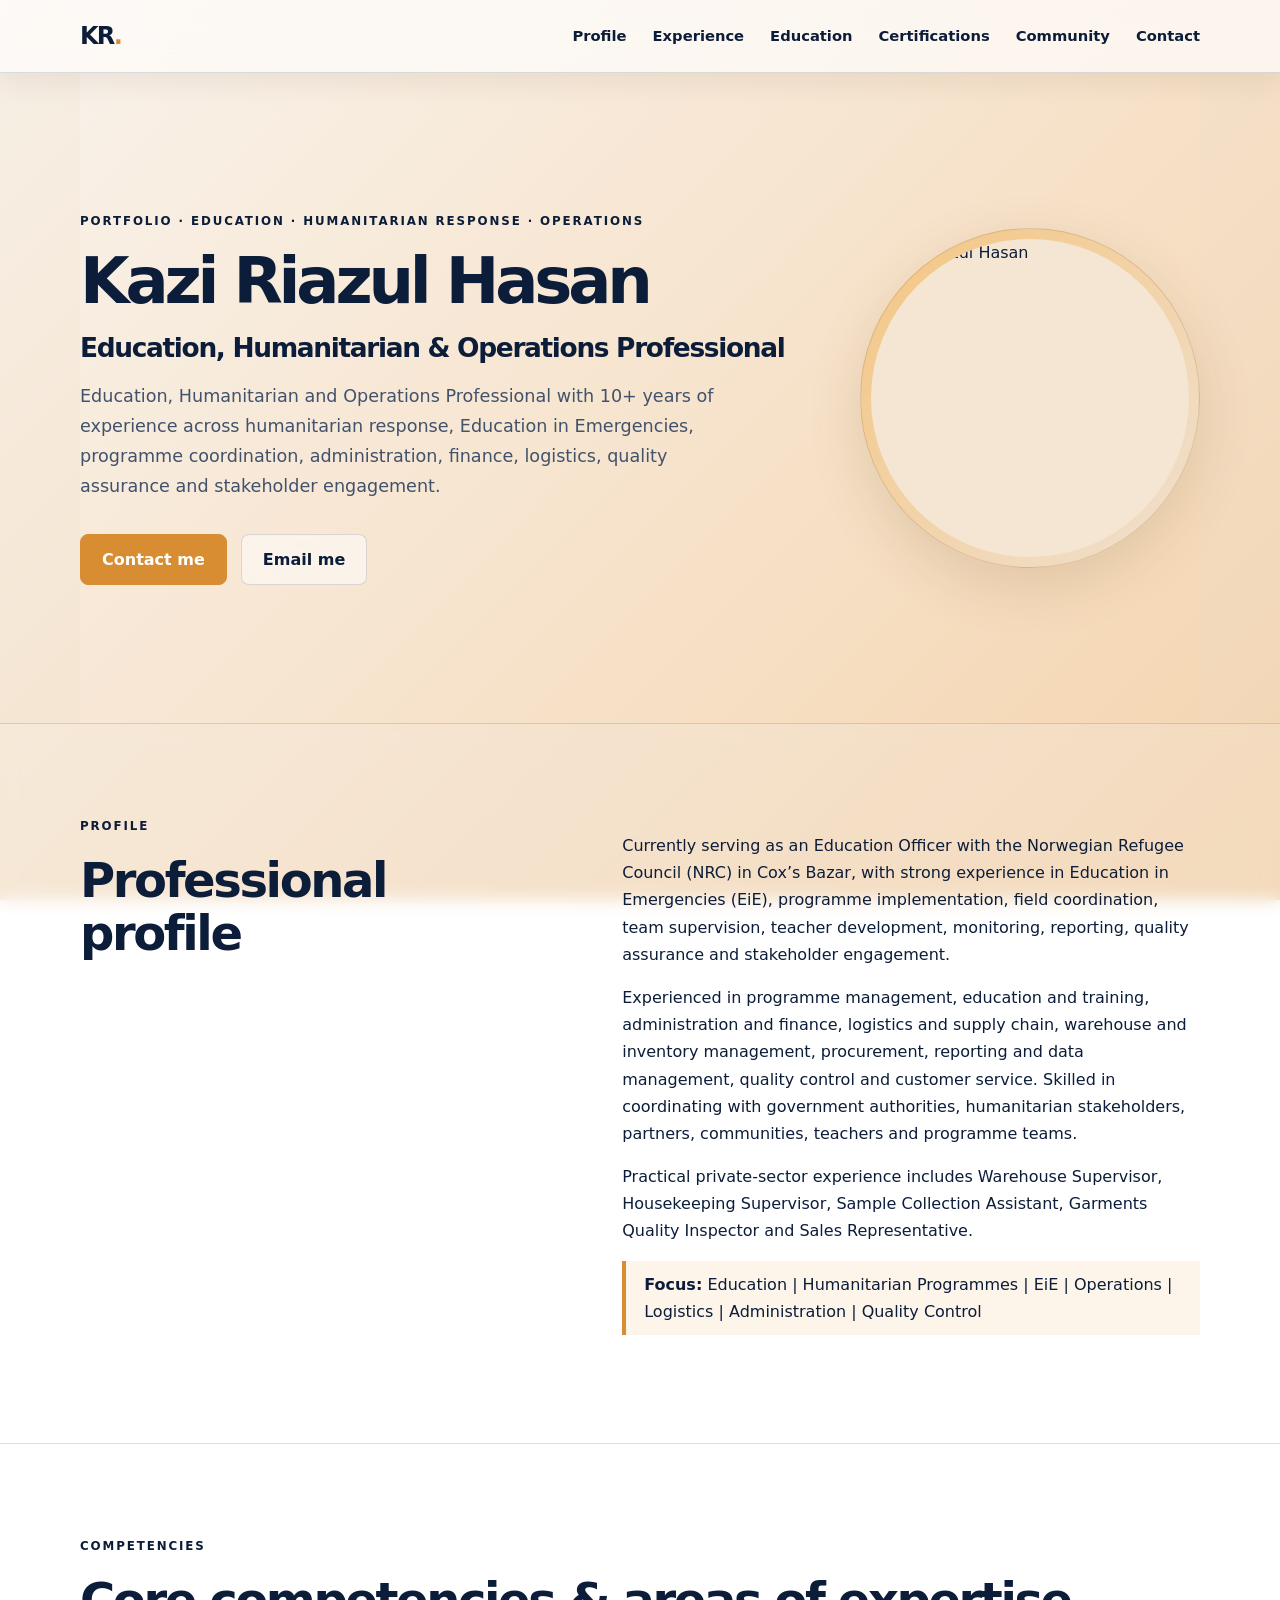
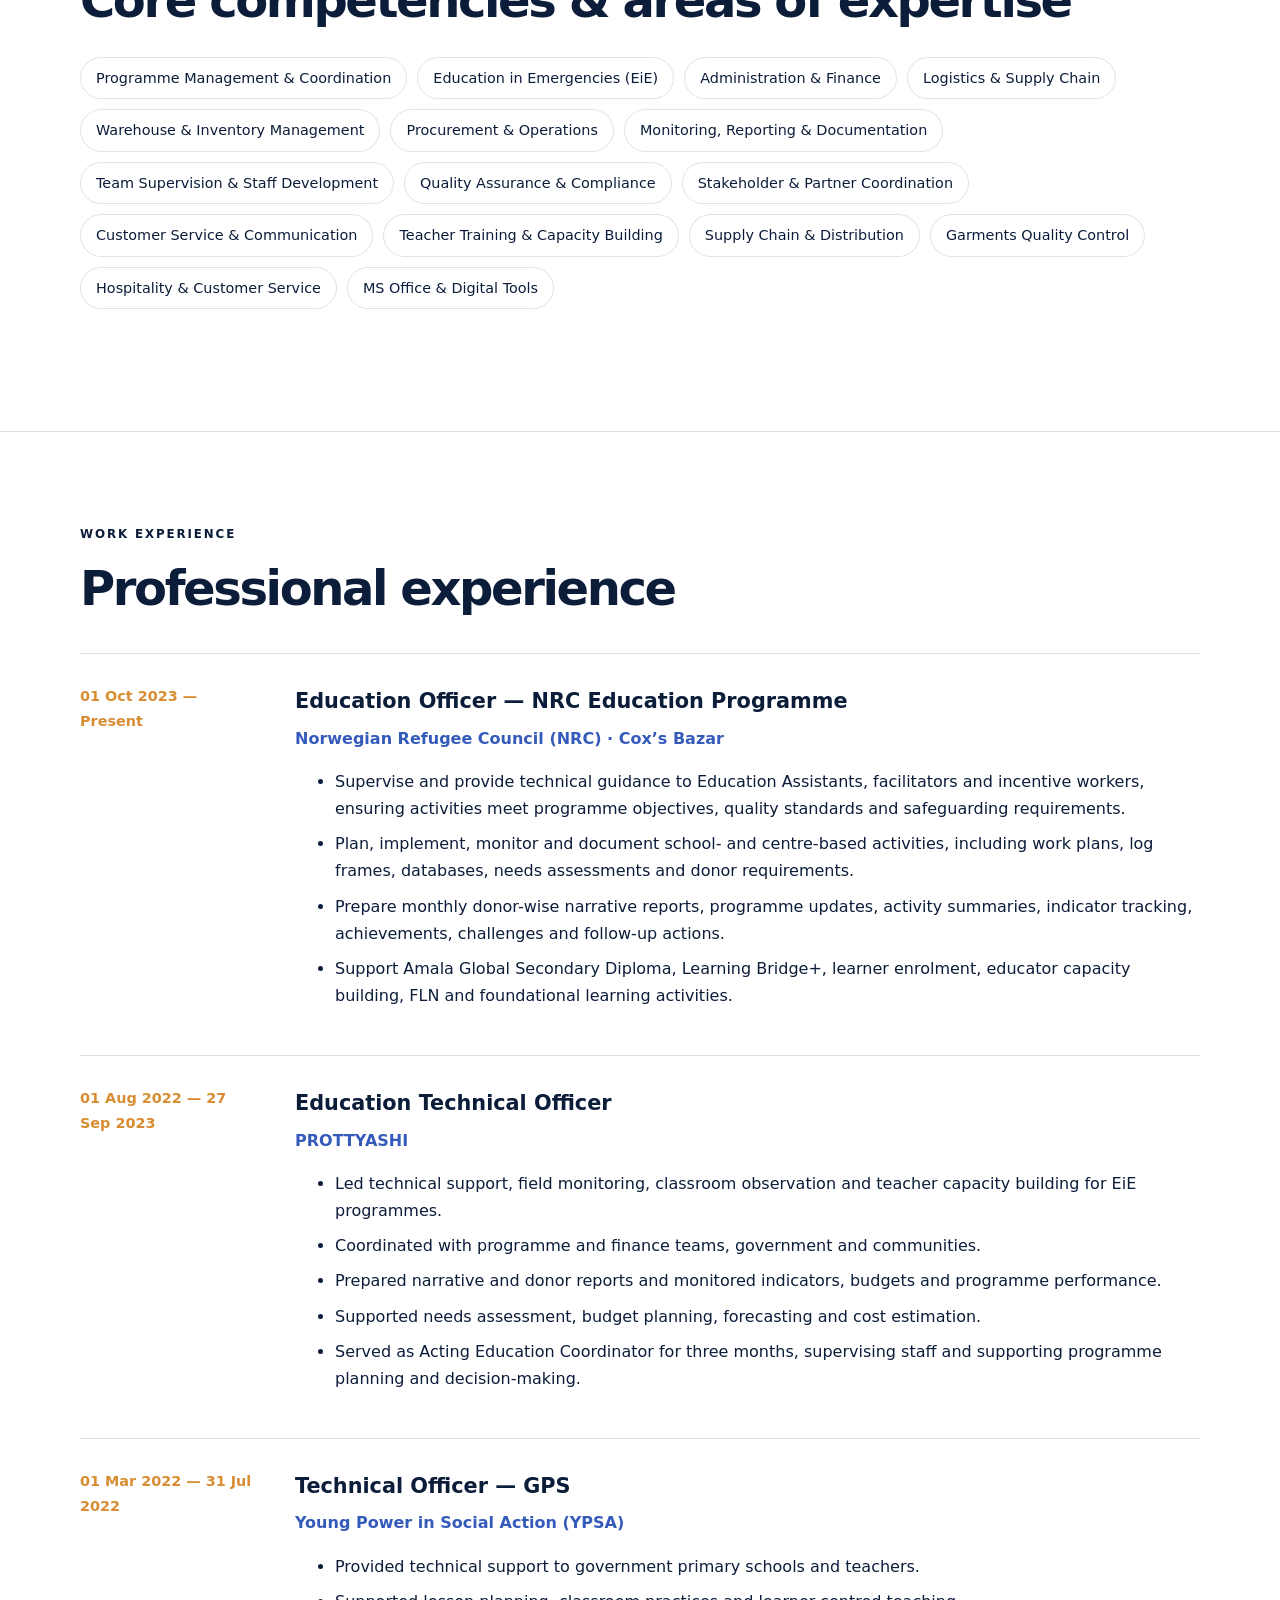
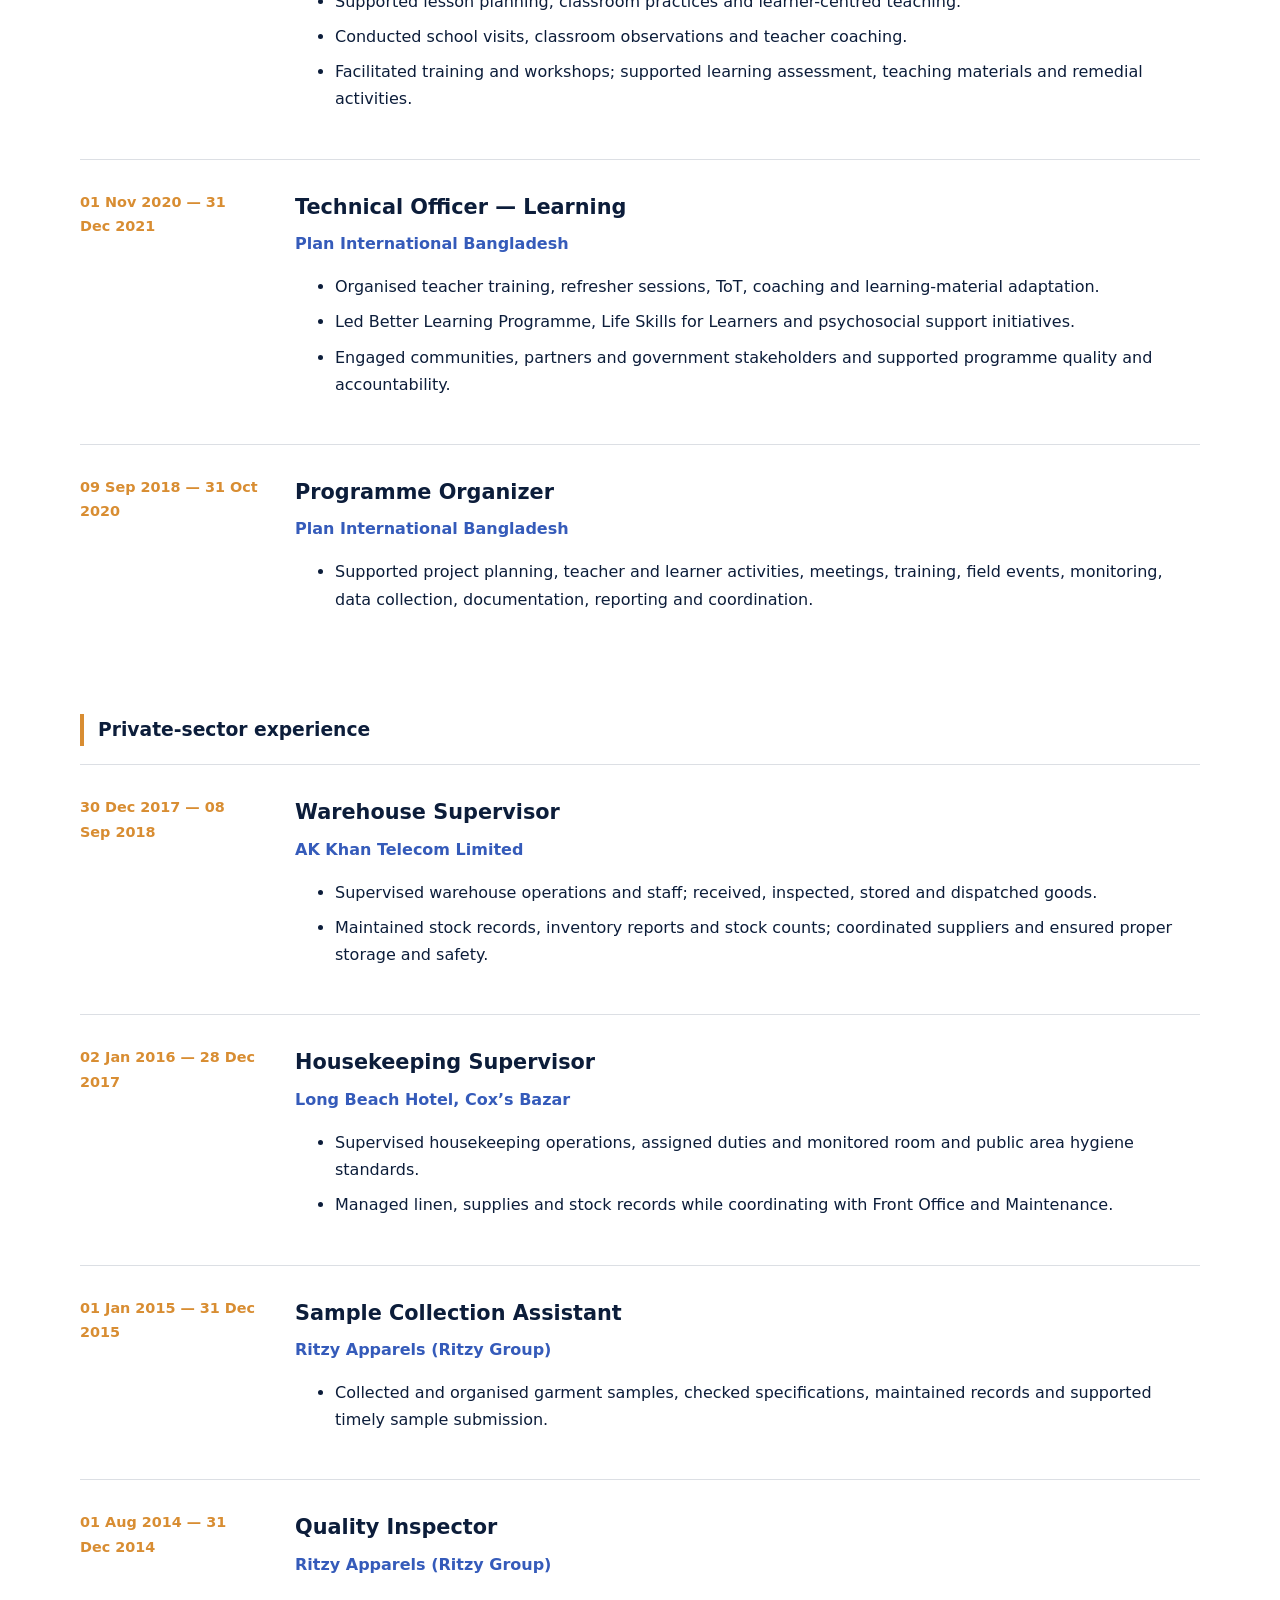
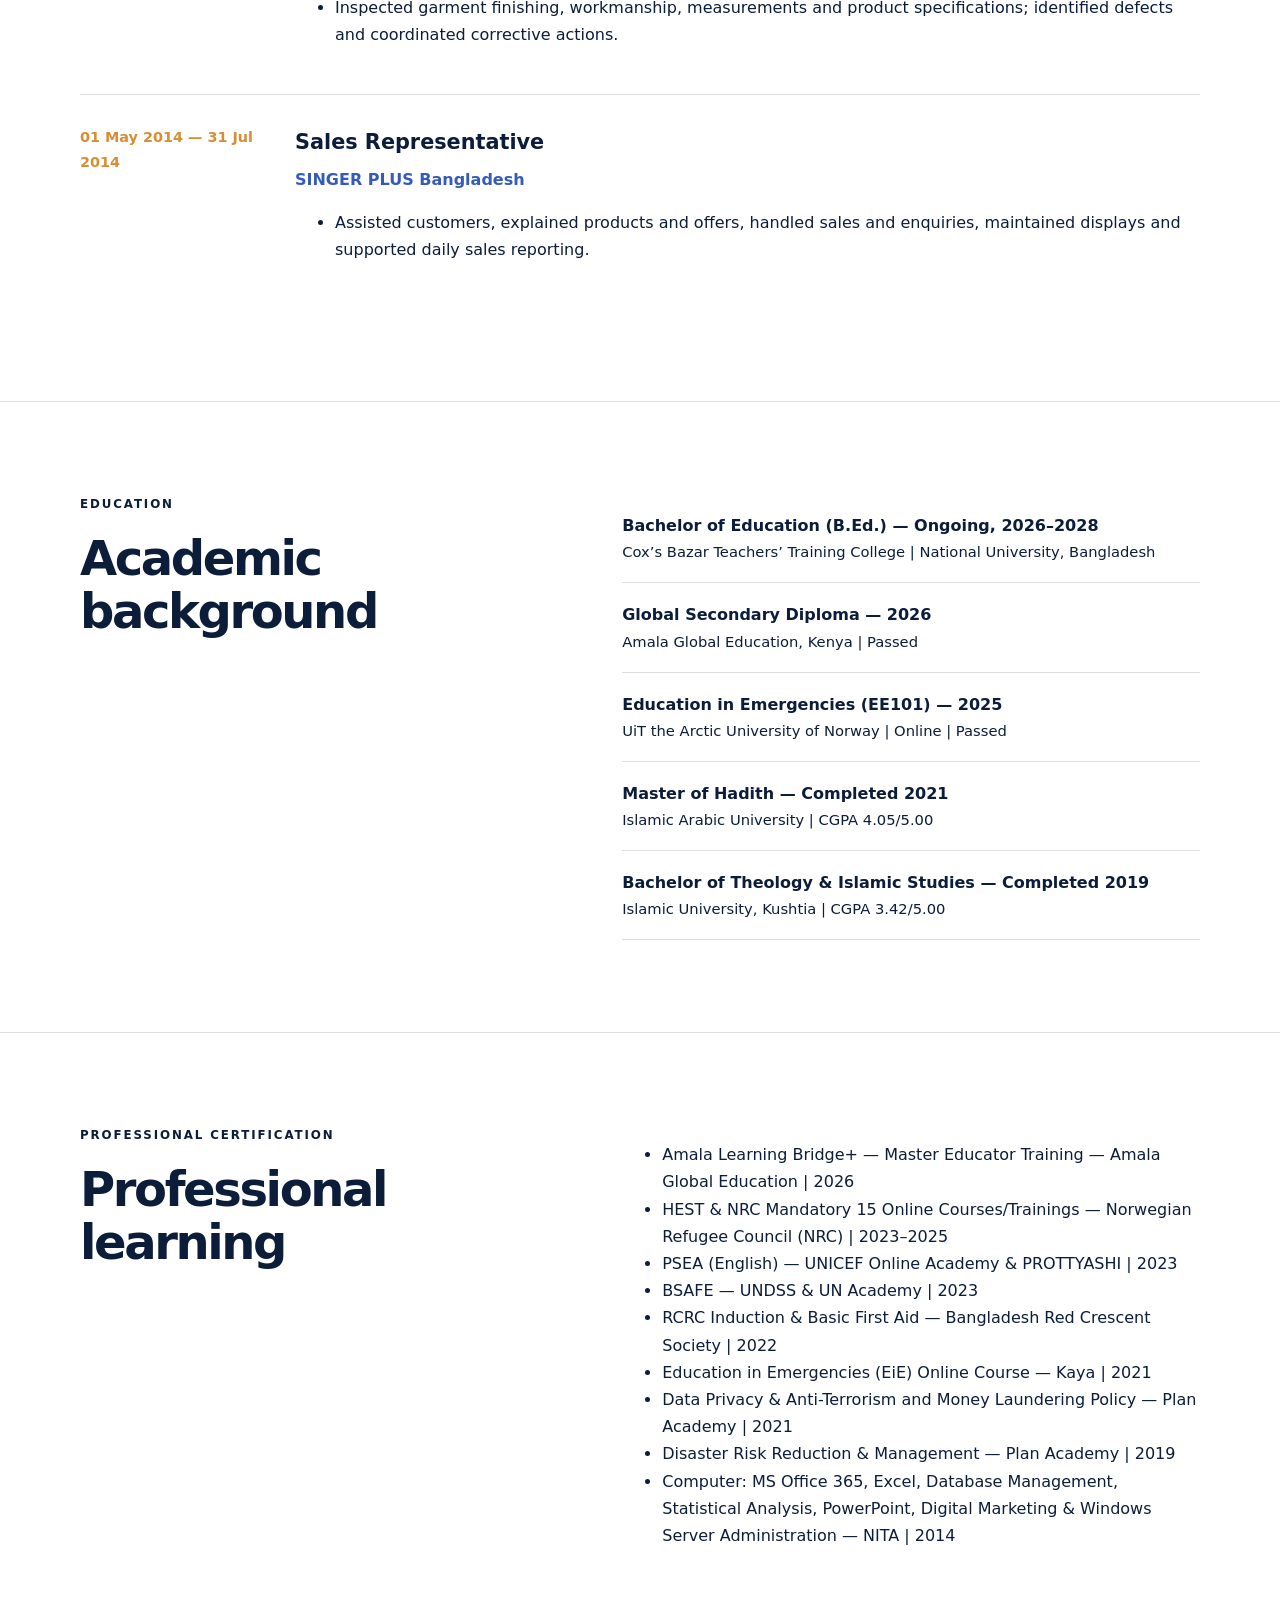
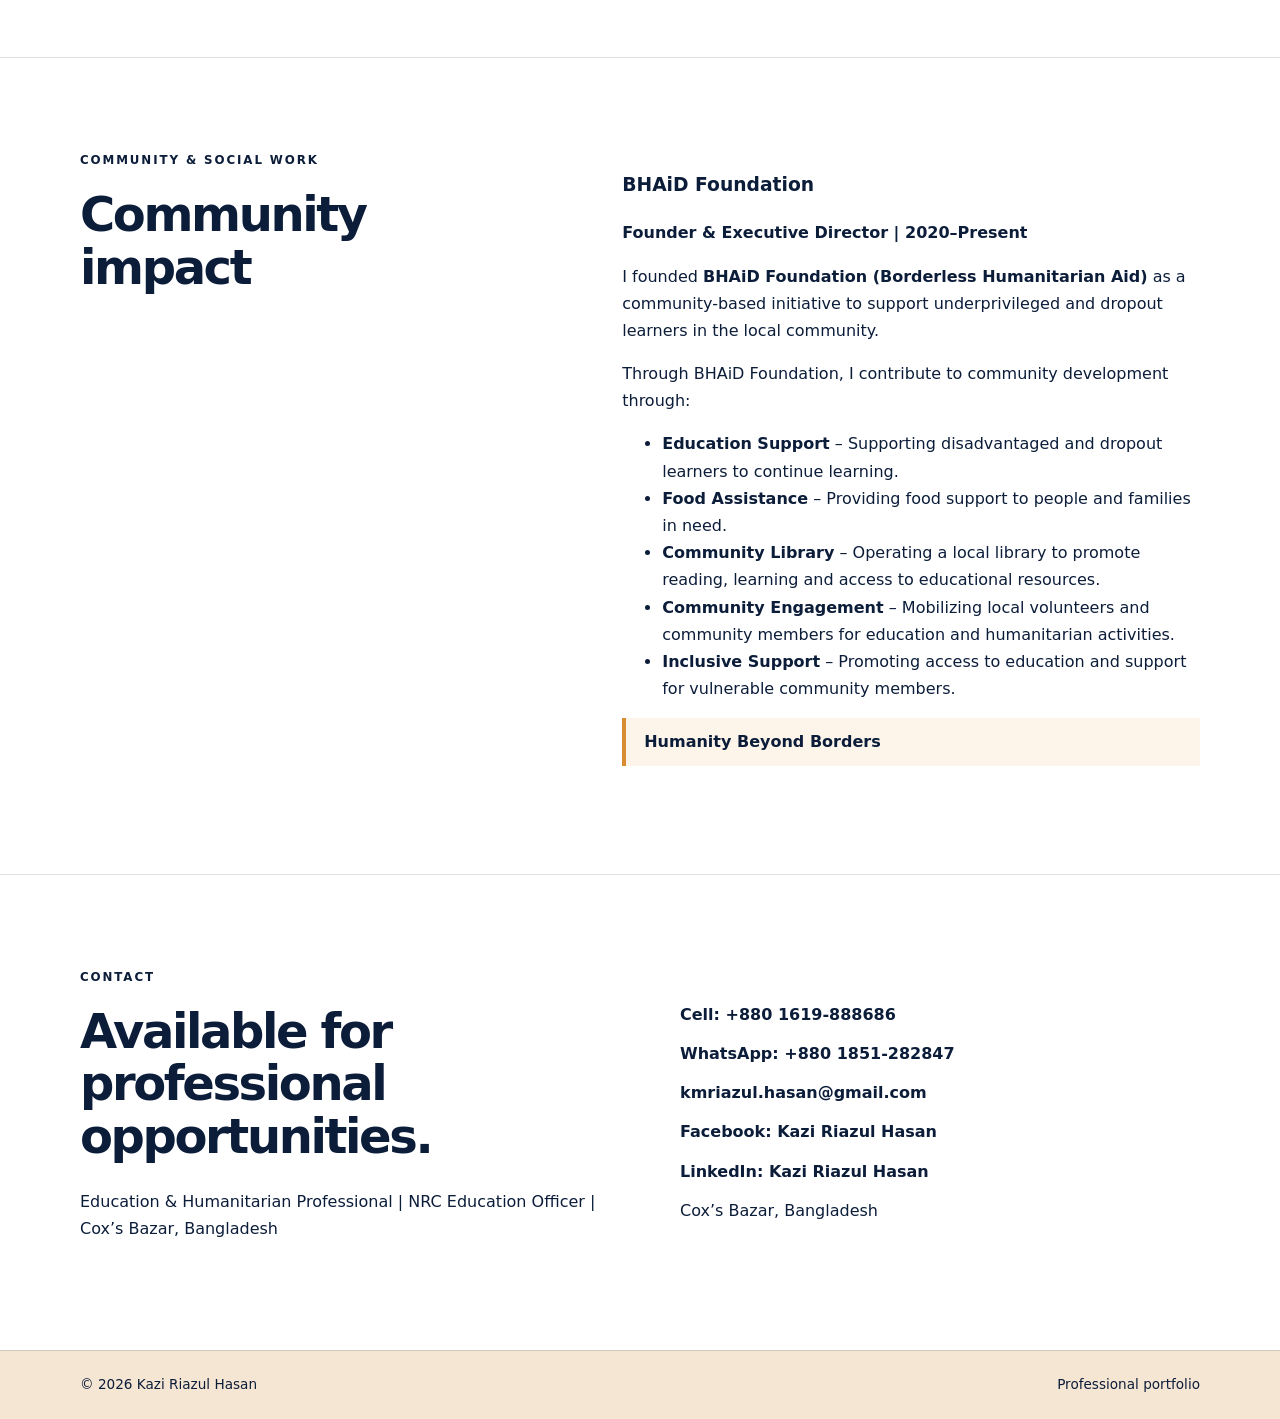
==== commit 21da8509: "Change page title from Full Professional CV to Portfolio" ====
--- a/index.html
+++ b/index.html
@@ -3,14 +3,14 @@
 <head>
   <meta charset="utf-8">
   <meta name="viewport" content="width=device-width, initial-scale=1">
-  <meta name="description" content="Full professional CV and portfolio of Kazi Riazul Hasan — Education, Humanitarian and Operations Professional.">
-  <title>Kazi Riazul Hasan | Full Professional CV</title>
+  <meta name="description" content="Portfolio of Kazi Riazul Hasan — Education, Humanitarian and Operations Professional.">
+  <title>Kazi Riazul Hasan | Portfolio</title>
   <link rel="stylesheet" href="styles.css">
 </head>
 <body>
 <header class="site-header"><nav class="nav container" aria-label="Main navigation"><a class="brand" href="#top">KR<span>.</span></a><div class="nav-links"><a href="#profile">Profile</a><a href="#experience">Experience</a><a href="#education">Education</a><a href="#certifications">Certifications</a><a href="#community">Community</a><a href="#contact">Contact</a></div></nav></header>
 <main id="top">
-<section class="hero container"><div class="hero-copy"><p class="eyebrow">FULL PROFESSIONAL CV · EDUCATION · HUMANITARIAN RESPONSE · OPERATIONS</p><h1>Kazi Riazul Hasan</h1><h2>Education, Humanitarian &amp; Operations Professional</h2><p class="lead">Education, Humanitarian and Operations Professional with 10+ years of experience across humanitarian response, Education in Emergencies, programme coordination, administration, finance, logistics, quality assurance and stakeholder engagement.</p><div class="actions"><a class="button primary" href="#contact">Contact me</a><a class="button secondary" href="mailto:kmriazul.hasan@gmail.com">Email me</a></div></div><div class="portrait-wrap"><img class="portrait" src="profile.jpg" alt="Kazi Riazul Hasan" onerror="this.onerror=null;this.src='https://avatars.githubusercontent.com/u/332764245?v=4';"></div></section>
+<section class="hero container"><div class="hero-copy"><p class="eyebrow">PORTFOLIO · EDUCATION · HUMANITARIAN RESPONSE · OPERATIONS</p><h1>Kazi Riazul Hasan</h1><h2>Education, Humanitarian &amp; Operations Professional</h2><p class="lead">Education, Humanitarian and Operations Professional with 10+ years of experience across humanitarian response, Education in Emergencies, programme coordination, administration, finance, logistics, quality assurance and stakeholder engagement.</p><div class="actions"><a class="button primary" href="#contact">Contact me</a><a class="button secondary" href="mailto:kmriazul.hasan@gmail.com">Email me</a></div></div><div class="portrait-wrap"><img class="portrait" src="profile.jpg" alt="Kazi Riazul Hasan" onerror="this.onerror=null;this.src='https://avatars.githubusercontent.com/u/332764245?v=4';"></div></section>
 <section id="profile" class="section tinted"><div class="container two-col"><div><p class="eyebrow">PROFILE</p><h2>Professional profile</h2></div><div><p>Currently serving as an Education Officer with the Norwegian Refugee Council (NRC) in Cox’s Bazar, with strong experience in Education in Emergencies (EiE), programme implementation, field coordination, team supervision, teacher development, monitoring, reporting, quality assurance and stakeholder engagement.</p><p>Experienced in programme management, education and training, administration and finance, logistics and supply chain, warehouse and inventory management, procurement, reporting and data management, quality control and customer service. Skilled in coordinating with government authorities, humanitarian stakeholders, partners, communities, teachers and programme teams.</p><p>Practical private-sector experience includes Warehouse Supervisor, Housekeeping Supervisor, Sample Collection Assistant, Garments Quality Inspector and Sales Representative.</p><p class="highlight"><strong>Focus:</strong> Education | Humanitarian Programmes | EiE | Operations | Logistics | Administration | Quality Control</p></div></div></section>
 <section class="section"><div class="container"><p class="eyebrow">COMPETENCIES</p><h2>Core competencies &amp; areas of expertise</h2><div class="skill-list"><span>Programme Management &amp; Coordination</span><span>Education in Emergencies (EiE)</span><span>Administration &amp; Finance</span><span>Logistics &amp; Supply Chain</span><span>Warehouse &amp; Inventory Management</span><span>Procurement &amp; Operations</span><span>Monitoring, Reporting &amp; Documentation</span><span>Team Supervision &amp; Staff Development</span><span>Quality Assurance &amp; Compliance</span><span>Stakeholder &amp; Partner Coordination</span><span>Customer Service &amp; Communication</span><span>Teacher Training &amp; Capacity Building</span><span>Supply Chain &amp; Distribution</span><span>Garments Quality Control</span><span>Hospitality &amp; Customer Service</span><span>MS Office &amp; Digital Tools</span></div></div></section>
 <section id="experience" class="section tinted"><div class="container"><p class="eyebrow">WORK EXPERIENCE</p><h2>Professional experience</h2><div class="timeline">
@@ -30,5 +30,5 @@
 <section id="certifications" class="section tinted"><div class="container two-col"><div><p class="eyebrow">PROFESSIONAL CERTIFICATION</p><h2>Professional learning</h2></div><div><ul class="cert-list"><li>Amala Learning Bridge+ — Master Educator Training — Amala Global Education | 2026</li><li>HEST &amp; NRC Mandatory 15 Online Courses/Trainings — Norwegian Refugee Council (NRC) | 2023–2025</li><li>PSEA (English) — UNICEF Online Academy &amp; PROTTYASHI | 2023</li><li>BSAFE — UNDSS &amp; UN Academy | 2023</li><li>RCRC Induction &amp; Basic First Aid — Bangladesh Red Crescent Society | 2022</li><li>Education in Emergencies (EiE) Online Course — Kaya | 2021</li><li>Data Privacy &amp; Anti-Terrorism and Money Laundering Policy — Plan Academy | 2021</li><li>Disaster Risk Reduction &amp; Management — Plan Academy | 2019</li><li>Computer: MS Office 365, Excel, Database Management, Statistical Analysis, PowerPoint, Digital Marketing &amp; Windows Server Administration — NITA | 2014</li></ul></div></div></section>
 <section id="community" class="section"><div class="container two-col"><div><p class="eyebrow">COMMUNITY &amp; SOCIAL WORK</p><h2>Community impact</h2></div><div><h3>BHAiD Foundation</h3><p class="company"><strong>Founder &amp; Executive Director | 2020–Present</strong></p><p>I founded <strong>BHAiD Foundation (Borderless Humanitarian Aid)</strong> as a community-based initiative to support underprivileged and dropout learners in the local community.</p><p>Through BHAiD Foundation, I contribute to community development through:</p><ul><li><strong>Education Support</strong> – Supporting disadvantaged and dropout learners to continue learning.</li><li><strong>Food Assistance</strong> – Providing food support to people and families in need.</li><li><strong>Community Library</strong> – Operating a local library to promote reading, learning and access to educational resources.</li><li><strong>Community Engagement</strong> – Mobilizing local volunteers and community members for education and humanitarian activities.</li><li><strong>Inclusive Support</strong> – Promoting access to education and support for vulnerable community members.</li></ul><p class="highlight"><strong>Humanity Beyond Borders</strong></p></div></div></section>
 <section id="contact" class="contact section"><div class="container contact-box"><div><p class="eyebrow">CONTACT</p><h2>Available for professional opportunities.</h2><p>Education &amp; Humanitarian Professional | NRC Education Officer | Cox’s Bazar, Bangladesh</p></div><div class="contact-links"><a href="tel:+8801619888686">Cell: +880 1619-888686</a><a href="https://wa.me/8801851282847" target="_blank" rel="noopener">WhatsApp: +880 1851-282847</a><a href="mailto:kmriazul.hasan@gmail.com">kmriazul.hasan@gmail.com</a><a href="https://www.facebook.com/KaziRiazulHasan" target="_blank" rel="noopener">Facebook: Kazi Riazul Hasan</a><a href="https://bd.linkedin.com/in/kaziriazulhasan" target="_blank" rel="noopener">LinkedIn: Kazi Riazul Hasan</a><span>Cox’s Bazar, Bangladesh</span></div></div></section>
-</main><footer><div class="container"><span>© 2026 Kazi Riazul Hasan</span><span>Professional CV &amp; portfolio</span></div></footer>
+</main><footer><div class="container"><span>© 2026 Kazi Riazul Hasan</span><span>Professional portfolio</span></div></footer>
 </body></html>
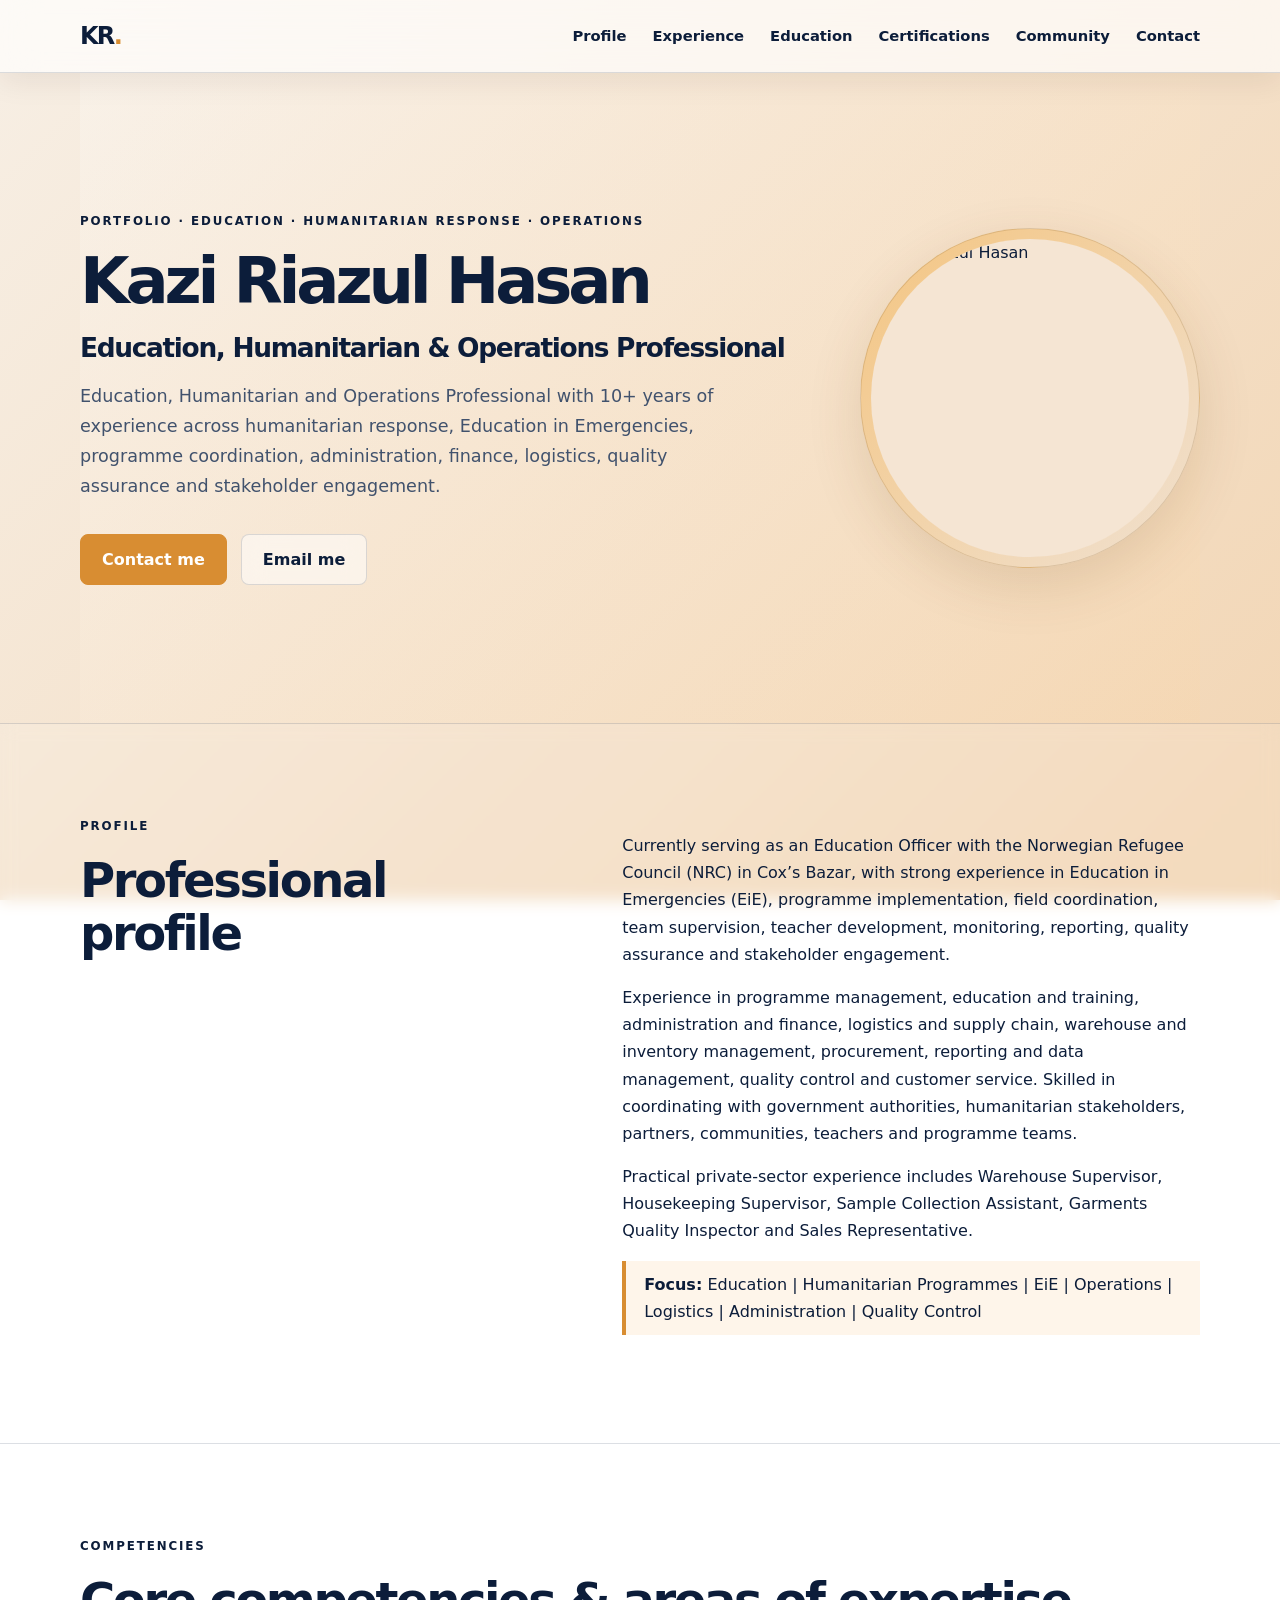
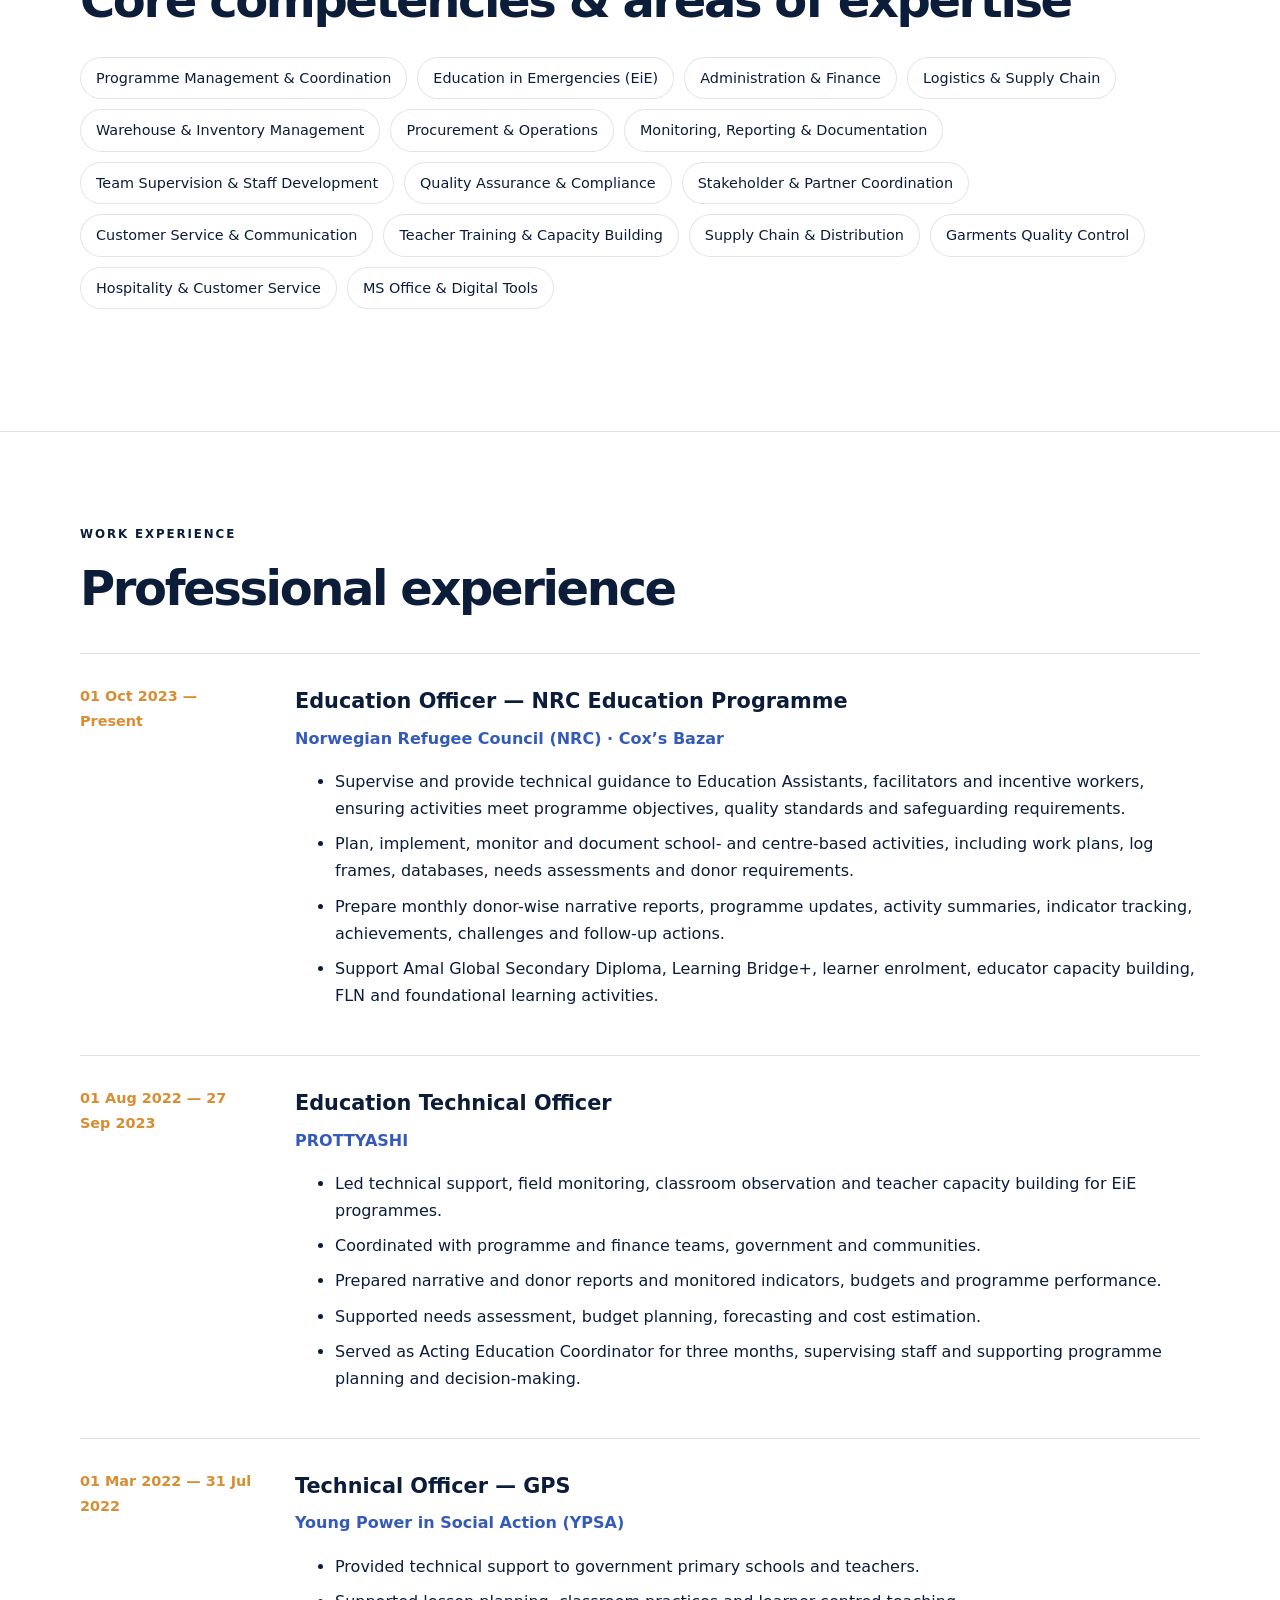
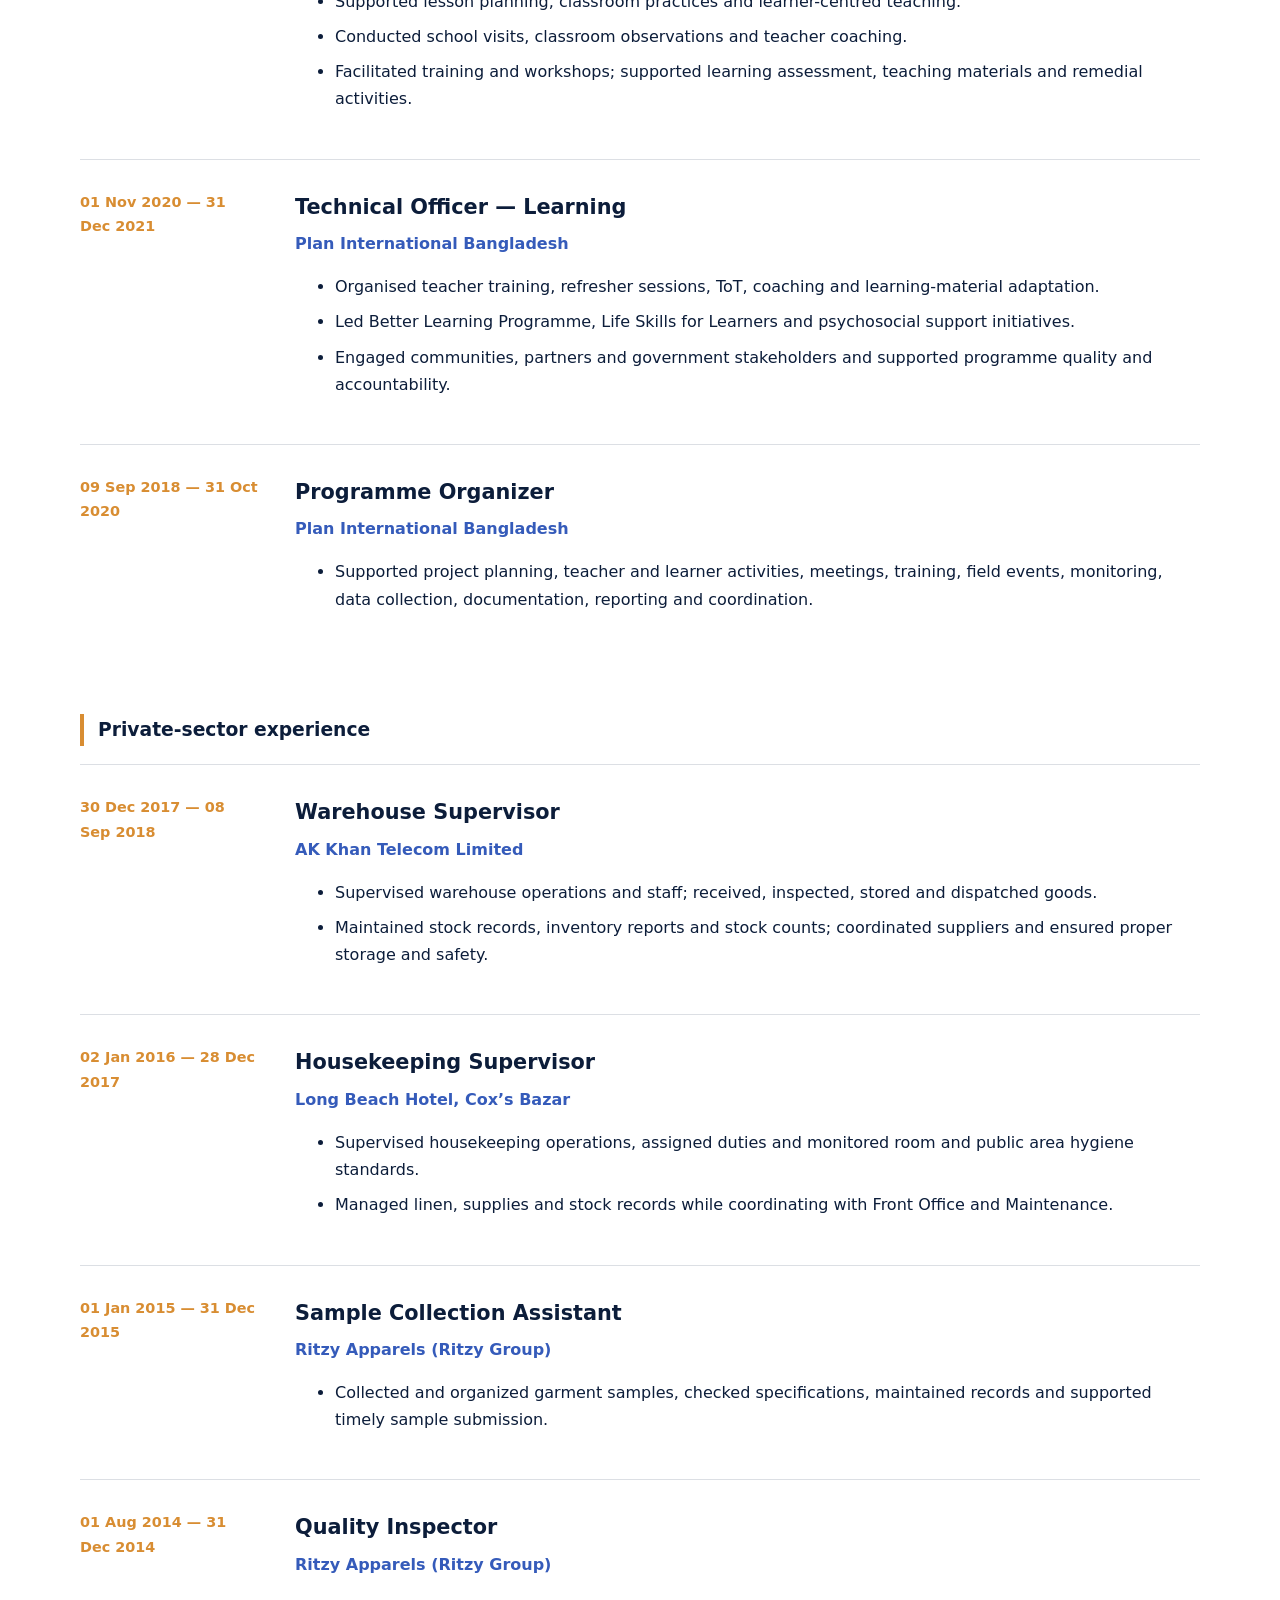
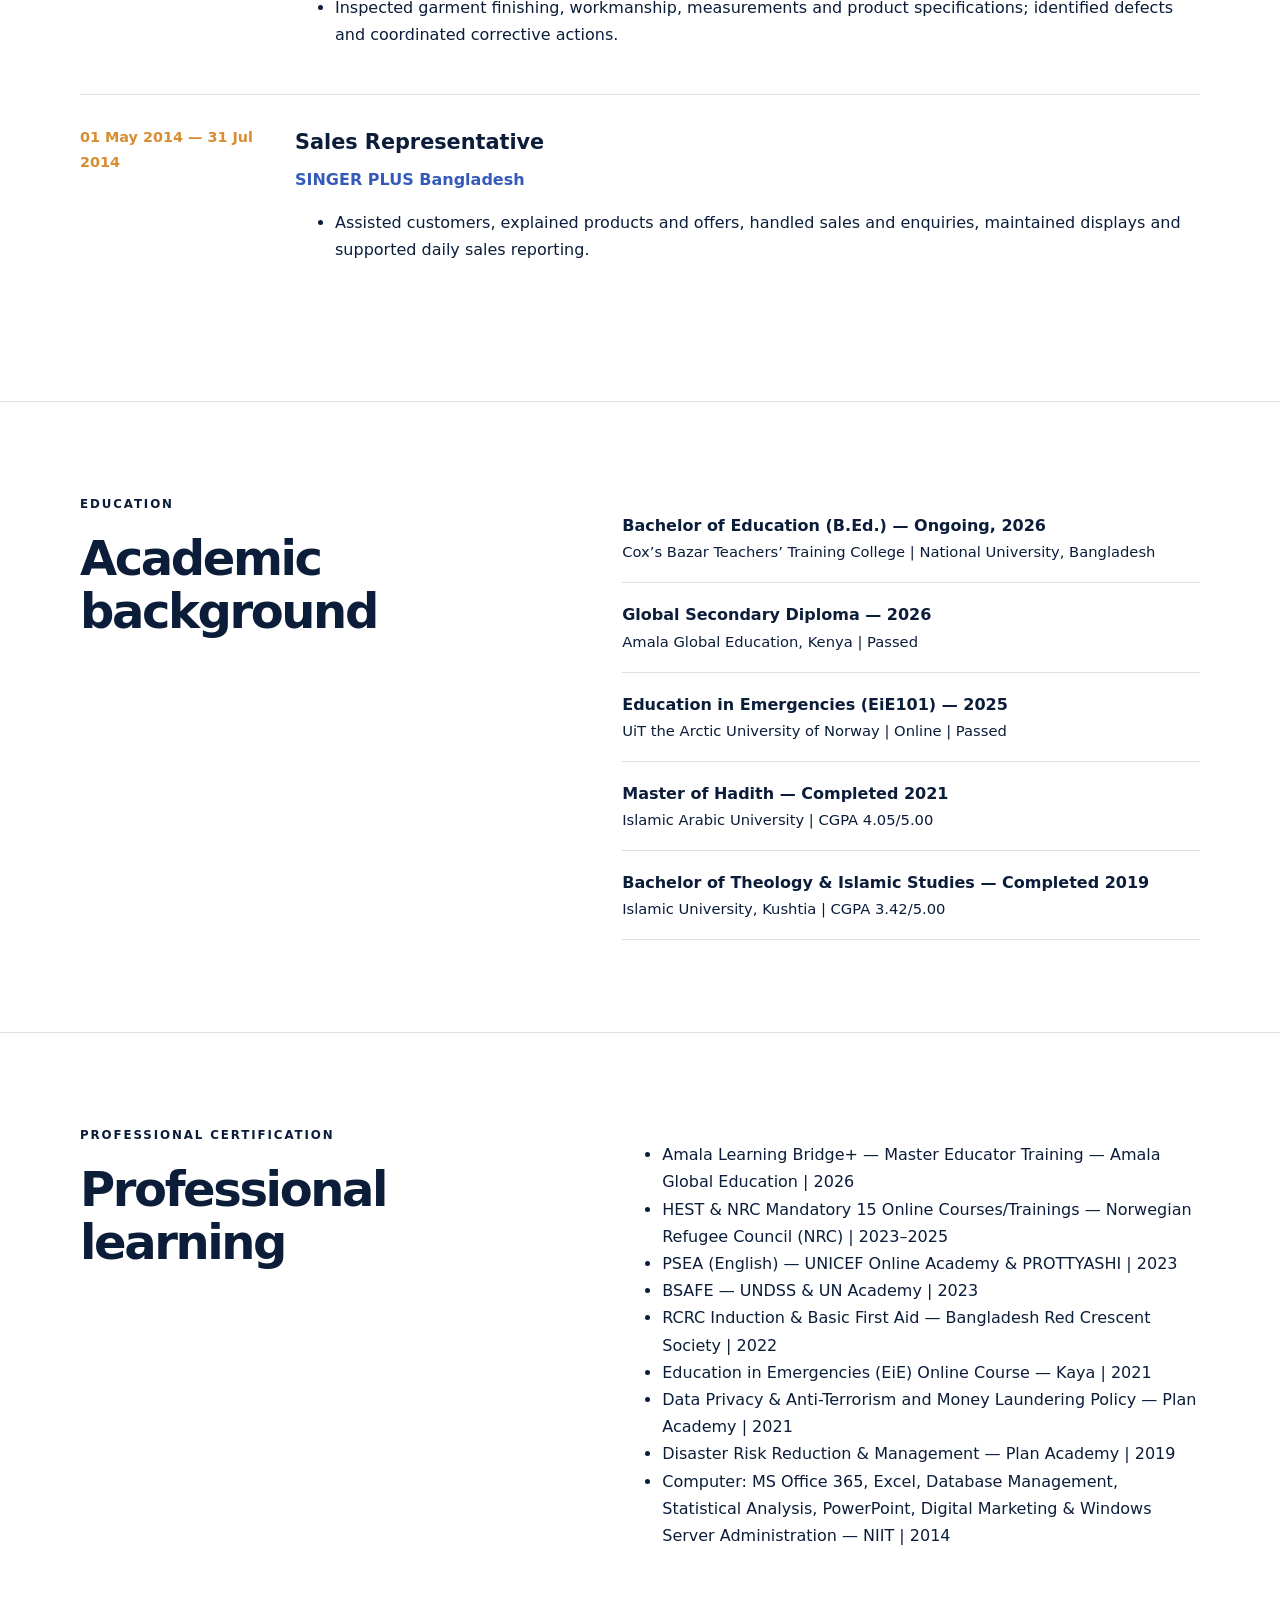
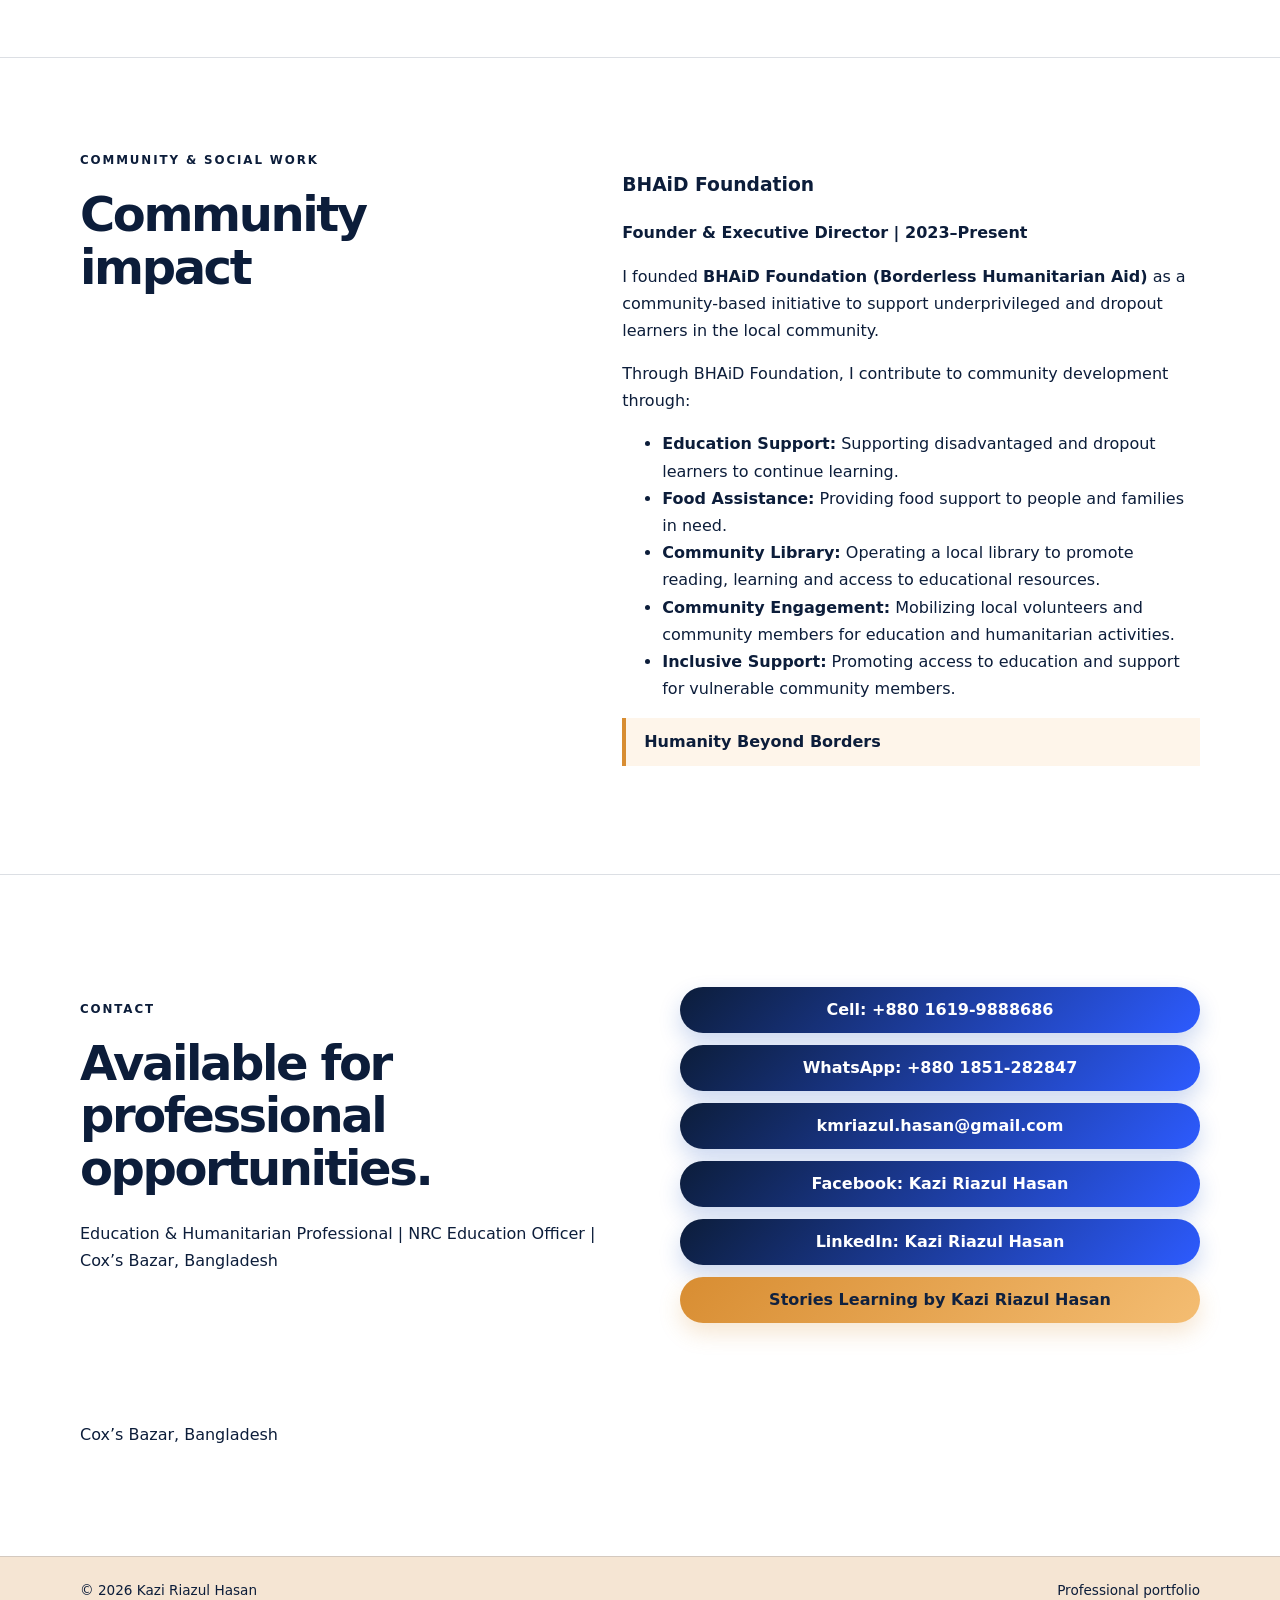
==== commit 7bc025bf: "Add the Stories Learning link and polish the contact links section on the portfolio homepage" ====
--- a/index.html
+++ b/index.html
@@ -11,10 +11,10 @@
 <header class="site-header"><nav class="nav container" aria-label="Main navigation"><a class="brand" href="#top">KR<span>.</span></a><div class="nav-links"><a href="#profile">Profile</a><a href="#experience">Experience</a><a href="#education">Education</a><a href="#certifications">Certifications</a><a href="#community">Community</a><a href="#contact">Contact</a></div></nav></header>
 <main id="top">
 <section class="hero container"><div class="hero-copy"><p class="eyebrow">PORTFOLIO · EDUCATION · HUMANITARIAN RESPONSE · OPERATIONS</p><h1>Kazi Riazul Hasan</h1><h2>Education, Humanitarian &amp; Operations Professional</h2><p class="lead">Education, Humanitarian and Operations Professional with 10+ years of experience across humanitarian response, Education in Emergencies, programme coordination, administration, finance, logistics, quality assurance and stakeholder engagement.</p><div class="actions"><a class="button primary" href="#contact">Contact me</a><a class="button secondary" href="mailto:kmriazul.hasan@gmail.com">Email me</a></div></div><div class="portrait-wrap"><img class="portrait" src="profile.jpg" alt="Kazi Riazul Hasan" onerror="this.onerror=null;this.src='https://avatars.githubusercontent.com/u/332764245?v=4';"></div></section>
-<section id="profile" class="section tinted"><div class="container two-col"><div><p class="eyebrow">PROFILE</p><h2>Professional profile</h2></div><div><p>Currently serving as an Education Officer with the Norwegian Refugee Council (NRC) in Cox’s Bazar, with strong experience in Education in Emergencies (EiE), programme implementation, field coordination, team supervision, teacher development, monitoring, reporting, quality assurance and stakeholder engagement.</p><p>Experienced in programme management, education and training, administration and finance, logistics and supply chain, warehouse and inventory management, procurement, reporting and data management, quality control and customer service. Skilled in coordinating with government authorities, humanitarian stakeholders, partners, communities, teachers and programme teams.</p><p>Practical private-sector experience includes Warehouse Supervisor, Housekeeping Supervisor, Sample Collection Assistant, Garments Quality Inspector and Sales Representative.</p><p class="highlight"><strong>Focus:</strong> Education | Humanitarian Programmes | EiE | Operations | Logistics | Administration | Quality Control</p></div></div></section>
+<section id="profile" class="section tinted"><div class="container two-col"><div><p class="eyebrow">PROFILE</p><h2>Professional profile</h2></div><div><p>Currently serving as an Education Officer with the Norwegian Refugee Council (NRC) in Cox’s Bazar, with strong experience in Education in Emergencies (EiE), programme implementation, field coordination, team supervision, teacher development, monitoring, reporting, quality assurance and stakeholder engagement.</p><p>Experience in programme management, education and training, administration and finance, logistics and supply chain, warehouse and inventory management, procurement, reporting and data management, quality control and customer service. Skilled in coordinating with government authorities, humanitarian stakeholders, partners, communities, teachers and programme teams.</p><p>Practical private-sector experience includes Warehouse Supervisor, Housekeeping Supervisor, Sample Collection Assistant, Garments Quality Inspector and Sales Representative.</p><p class="highlight"><strong>Focus:</strong> Education | Humanitarian Programmes | EiE | Operations | Logistics | Administration | Quality Control</p></div></div></section>
 <section class="section"><div class="container"><p class="eyebrow">COMPETENCIES</p><h2>Core competencies &amp; areas of expertise</h2><div class="skill-list"><span>Programme Management &amp; Coordination</span><span>Education in Emergencies (EiE)</span><span>Administration &amp; Finance</span><span>Logistics &amp; Supply Chain</span><span>Warehouse &amp; Inventory Management</span><span>Procurement &amp; Operations</span><span>Monitoring, Reporting &amp; Documentation</span><span>Team Supervision &amp; Staff Development</span><span>Quality Assurance &amp; Compliance</span><span>Stakeholder &amp; Partner Coordination</span><span>Customer Service &amp; Communication</span><span>Teacher Training &amp; Capacity Building</span><span>Supply Chain &amp; Distribution</span><span>Garments Quality Control</span><span>Hospitality &amp; Customer Service</span><span>MS Office &amp; Digital Tools</span></div></div></section>
 <section id="experience" class="section tinted"><div class="container"><p class="eyebrow">WORK EXPERIENCE</p><h2>Professional experience</h2><div class="timeline">
-<article class="role"><div class="role-date">01 Oct 2023 — Present</div><div><h3>Education Officer — NRC Education Programme</h3><p class="company">Norwegian Refugee Council (NRC) · Cox’s Bazar</p><ul><li>Supervise and provide technical guidance to Education Assistants, facilitators and incentive workers, ensuring activities meet programme objectives, quality standards and safeguarding requirements.</li><li>Plan, implement, monitor and document school- and centre-based activities, including work plans, log frames, databases, needs assessments and donor requirements.</li><li>Prepare monthly donor-wise narrative reports, programme updates, activity summaries, indicator tracking, achievements, challenges and follow-up actions.</li><li>Support Amala Global Secondary Diploma, Learning Bridge+, learner enrolment, educator capacity building, FLN and foundational learning activities.</li></ul></div></article>
+<article class="role"><div class="role-date">01 Oct 2023 — Present</div><div><h3>Education Officer — NRC Education Programme</h3><p class="company">Norwegian Refugee Council (NRC) · Cox’s Bazar</p><ul><li>Supervise and provide technical guidance to Education Assistants, facilitators and incentive workers, ensuring activities meet programme objectives, quality standards and safeguarding requirements.</li><li>Plan, implement, monitor and document school- and centre-based activities, including work plans, log frames, databases, needs assessments and donor requirements.</li><li>Prepare monthly donor-wise narrative reports, programme updates, activity summaries, indicator tracking, achievements, challenges and follow-up actions.</li><li>Support Amal Global Secondary Diploma, Learning Bridge+, learner enrolment, educator capacity building, FLN and foundational learning activities.</li></ul></div></article>
 <article class="role"><div class="role-date">01 Aug 2022 — 27 Sep 2023</div><div><h3>Education Technical Officer</h3><p class="company">PROTTYASHI</p><ul><li>Led technical support, field monitoring, classroom observation and teacher capacity building for EiE programmes.</li><li>Coordinated with programme and finance teams, government and communities.</li><li>Prepared narrative and donor reports and monitored indicators, budgets and programme performance.</li><li>Supported needs assessment, budget planning, forecasting and cost estimation.</li><li>Served as Acting Education Coordinator for three months, supervising staff and supporting programme planning and decision-making.</li></ul></div></article>
 <article class="role"><div class="role-date">01 Mar 2022 — 31 Jul 2022</div><div><h3>Technical Officer — GPS</h3><p class="company">Young Power in Social Action (YPSA)</p><ul><li>Provided technical support to government primary schools and teachers.</li><li>Supported lesson planning, classroom practices and learner-centred teaching.</li><li>Conducted school visits, classroom observations and teacher coaching.</li><li>Facilitated training and workshops; supported learning assessment, teaching materials and remedial activities.</li></ul></div></article>
 <article class="role"><div class="role-date">01 Nov 2020 — 31 Dec 2021</div><div><h3>Technical Officer — Learning</h3><p class="company">Plan International Bangladesh</p><ul><li>Organised teacher training, refresher sessions, ToT, coaching and learning-material adaptation.</li><li>Led Better Learning Programme, Life Skills for Learners and psychosocial support initiatives.</li><li>Engaged communities, partners and government stakeholders and supported programme quality and accountability.</li></ul></div></article>
@@ -22,13 +22,20 @@
 <h3 class="subheading">Private-sector experience</h3>
 <article class="role"><div class="role-date">30 Dec 2017 — 08 Sep 2018</div><div><h3>Warehouse Supervisor</h3><p class="company">AK Khan Telecom Limited</p><ul><li>Supervised warehouse operations and staff; received, inspected, stored and dispatched goods.</li><li>Maintained stock records, inventory reports and stock counts; coordinated suppliers and ensured proper storage and safety.</li></ul></div></article>
 <article class="role"><div class="role-date">02 Jan 2016 — 28 Dec 2017</div><div><h3>Housekeeping Supervisor</h3><p class="company">Long Beach Hotel, Cox’s Bazar</p><ul><li>Supervised housekeeping operations, assigned duties and monitored room and public area hygiene standards.</li><li>Managed linen, supplies and stock records while coordinating with Front Office and Maintenance.</li></ul></div></article>
-<article class="role"><div class="role-date">01 Jan 2015 — 31 Dec 2015</div><div><h3>Sample Collection Assistant</h3><p class="company">Ritzy Apparels (Ritzy Group)</p><ul><li>Collected and organised garment samples, checked specifications, maintained records and supported timely sample submission.</li></ul></div></article>
+<article class="role"><div class="role-date">01 Jan 2015 — 31 Dec 2015</div><div><h3>Sample Collection Assistant</h3><p class="company">Ritzy Apparels (Ritzy Group)</p><ul><li>Collected and organized garment samples, checked specifications, maintained records and supported timely sample submission.</li></ul></div></article>
 <article class="role"><div class="role-date">01 Aug 2014 — 31 Dec 2014</div><div><h3>Quality Inspector</h3><p class="company">Ritzy Apparels (Ritzy Group)</p><ul><li>Inspected garment finishing, workmanship, measurements and product specifications; identified defects and coordinated corrective actions.</li></ul></div></article>
 <article class="role"><div class="role-date">01 May 2014 — 31 Jul 2014</div><div><h3>Sales Representative</h3><p class="company">SINGER PLUS Bangladesh</p><ul><li>Assisted customers, explained products and offers, handled sales and enquiries, maintained displays and supported daily sales reporting.</li></ul></div></article>
 </div></div></section>
-<section id="education" class="section"><div class="container two-col"><div><p class="eyebrow">EDUCATION</p><h2>Academic background</h2></div><div class="education-list"><div><strong>Bachelor of Education (B.Ed.) — Ongoing, 2026–2028</strong><span>Cox’s Bazar Teachers’ Training College | National University, Bangladesh</span></div><div><strong>Global Secondary Diploma — 2026</strong><span>Amala Global Education, Kenya | Passed</span></div><div><strong>Education in Emergencies (EE101) — 2025</strong><span>UiT the Arctic University of Norway | Online | Passed</span></div><div><strong>Master of Hadith — Completed 2021</strong><span>Islamic Arabic University | CGPA 4.05/5.00</span></div><div><strong>Bachelor of Theology &amp; Islamic Studies — Completed 2019</strong><span>Islamic University, Kushtia | CGPA 3.42/5.00</span></div></div></div></section>
-<section id="certifications" class="section tinted"><div class="container two-col"><div><p class="eyebrow">PROFESSIONAL CERTIFICATION</p><h2>Professional learning</h2></div><div><ul class="cert-list"><li>Amala Learning Bridge+ — Master Educator Training — Amala Global Education | 2026</li><li>HEST &amp; NRC Mandatory 15 Online Courses/Trainings — Norwegian Refugee Council (NRC) | 2023–2025</li><li>PSEA (English) — UNICEF Online Academy &amp; PROTTYASHI | 2023</li><li>BSAFE — UNDSS &amp; UN Academy | 2023</li><li>RCRC Induction &amp; Basic First Aid — Bangladesh Red Crescent Society | 2022</li><li>Education in Emergencies (EiE) Online Course — Kaya | 2021</li><li>Data Privacy &amp; Anti-Terrorism and Money Laundering Policy — Plan Academy | 2021</li><li>Disaster Risk Reduction &amp; Management — Plan Academy | 2019</li><li>Computer: MS Office 365, Excel, Database Management, Statistical Analysis, PowerPoint, Digital Marketing &amp; Windows Server Administration — NITA | 2014</li></ul></div></div></section>
-<section id="community" class="section"><div class="container two-col"><div><p class="eyebrow">COMMUNITY &amp; SOCIAL WORK</p><h2>Community impact</h2></div><div><h3>BHAiD Foundation</h3><p class="company"><strong>Founder &amp; Executive Director | 2020–Present</strong></p><p>I founded <strong>BHAiD Foundation (Borderless Humanitarian Aid)</strong> as a community-based initiative to support underprivileged and dropout learners in the local community.</p><p>Through BHAiD Foundation, I contribute to community development through:</p><ul><li><strong>Education Support</strong> – Supporting disadvantaged and dropout learners to continue learning.</li><li><strong>Food Assistance</strong> – Providing food support to people and families in need.</li><li><strong>Community Library</strong> – Operating a local library to promote reading, learning and access to educational resources.</li><li><strong>Community Engagement</strong> – Mobilizing local volunteers and community members for education and humanitarian activities.</li><li><strong>Inclusive Support</strong> – Promoting access to education and support for vulnerable community members.</li></ul><p class="highlight"><strong>Humanity Beyond Borders</strong></p></div></div></section>
-<section id="contact" class="contact section"><div class="container contact-box"><div><p class="eyebrow">CONTACT</p><h2>Available for professional opportunities.</h2><p>Education &amp; Humanitarian Professional | NRC Education Officer | Cox’s Bazar, Bangladesh</p></div><div class="contact-links"><a href="tel:+8801619888686">Cell: +880 1619-888686</a><a href="https://wa.me/8801851282847" target="_blank" rel="noopener">WhatsApp: +880 1851-282847</a><a href="mailto:kmriazul.hasan@gmail.com">kmriazul.hasan@gmail.com</a><a href="https://www.facebook.com/KaziRiazulHasan" target="_blank" rel="noopener">Facebook: Kazi Riazul Hasan</a><a href="https://bd.linkedin.com/in/kaziriazulhasan" target="_blank" rel="noopener">LinkedIn: Kazi Riazul Hasan</a><span>Cox’s Bazar, Bangladesh</span></div></div></section>
+<section id="education" class="section"><div class="container two-col"><div><p class="eyebrow">EDUCATION</p><h2>Academic background</h2></div><div class="education-list"><div><strong>Bachelor of Education (B.Ed.) — Ongoing, 2026</strong><span>Cox’s Bazar Teachers’ Training College | National University, Bangladesh</span></div><div><strong>Global Secondary Diploma — 2026</strong><span>Amala Global Education, Kenya | Passed</span></div><div><strong>Education in Emergencies (EiE101) — 2025</strong><span>UiT the Arctic University of Norway | Online | Passed</span></div><div><strong>Master of Hadith — Completed 2021</strong><span>Islamic Arabic University | CGPA 4.05/5.00</span></div><div><strong>Bachelor of Theology &amp; Islamic Studies — Completed 2019</strong><span>Islamic University, Kushtia | CGPA 3.42/5.00</span></div></div></div></section>
+<section id="certifications" class="section tinted"><div class="container two-col"><div><p class="eyebrow">PROFESSIONAL CERTIFICATION</p><h2>Professional learning</h2></div><div><ul class="cert-list"><li>Amala Learning Bridge+ — Master Educator Training — Amala Global Education | 2026</li><li>HEST &amp; NRC Mandatory 15 Online Courses/Trainings — Norwegian Refugee Council (NRC) | 2023–2025</li><li>PSEA (English) — UNICEF Online Academy &amp; PROTTYASHI | 2023</li><li>BSAFE — UNDSS &amp; UN Academy | 2023</li><li>RCRC Induction &amp; Basic First Aid — Bangladesh Red Crescent Society | 2022</li><li>Education in Emergencies (EiE) Online Course — Kaya | 2021</li><li>Data Privacy &amp; Anti-Terrorism and Money Laundering Policy — Plan Academy | 2021</li><li>Disaster Risk Reduction &amp; Management — Plan Academy | 2019</li><li>Computer: MS Office 365, Excel, Database Management, Statistical Analysis, PowerPoint, Digital Marketing &amp; Windows Server Administration — NIIT | 2014</li></ul></div></div></section>
+<section id="community" class="section"><div class="container two-col"><div><p class="eyebrow">COMMUNITY &amp; SOCIAL WORK</p><h2>Community impact</h2></div><div><h3>BHAiD Foundation</h3><p class="company"><strong>Founder &amp; Executive Director | 2023–Present</strong></p><p>I founded <strong>BHAiD Foundation (Borderless Humanitarian Aid)</strong> as a community-based initiative to support underprivileged and dropout learners in the local community.</p><p>Through BHAiD Foundation, I contribute to community development through:</p><ul><li><strong>Education Support:</strong> Supporting disadvantaged and dropout learners to continue learning.</li><li><strong>Food Assistance:</strong> Providing food support to people and families in need.</li><li><strong>Community Library:</strong> Operating a local library to promote reading, learning and access to educational resources.</li><li><strong>Community Engagement:</strong> Mobilizing local volunteers and community members for education and humanitarian activities.</li><li><strong>Inclusive Support:</strong> Promoting access to education and support for vulnerable community members.</li></ul><p class="highlight"><strong>Humanity Beyond Borders</strong></p></div></div></section>
+<section id="contact" class="contact section"><div class="container contact-box"><div><p class="eyebrow">CONTACT</p><h2>Available for professional opportunities.</h2><p>Education &amp; Humanitarian Professional | NRC Education Officer | Cox’s Bazar, Bangladesh</p></div><div class="contact-links" style="display:flex; flex-wrap:wrap; gap:12px; margin-top:20px;">
+  <a href="tel:+8801619888686" style="display:inline-flex; align-items:center; justify-content:center; min-height:46px; padding:0 18px; border-radius:999px; text-decoration:none; font-weight:700; color:#fff; background:linear-gradient(135deg,#0c1d3a,#2d5bff); box-shadow:0 10px 22px rgba(25,77,187,.22);">Cell: +880 1619-9888686</a>
+  <a href="https://wa.me/8801851282847" target="_blank" rel="noopener" style="display:inline-flex; align-items:center; justify-content:center; min-height:46px; padding:0 18px; border-radius:999px; text-decoration:none; font-weight:700; color:#fff; background:linear-gradient(135deg,#0c1d3a,#2d5bff); box-shadow:0 10px 22px rgba(25,77,187,.22);">WhatsApp: +880 1851-282847</a>
+  <a href="mailto:kmriazul.hasan@gmail.com" style="display:inline-flex; align-items:center; justify-content:center; min-height:46px; padding:0 18px; border-radius:999px; text-decoration:none; font-weight:700; color:#fff; background:linear-gradient(135deg,#0c1d3a,#2d5bff); box-shadow:0 10px 22px rgba(25,77,187,.22);">kmriazul.hasan@gmail.com</a>
+  <a href="https://www.facebook.com/KaziRiazulHasan" target="_blank" rel="noopener" style="display:inline-flex; align-items:center; justify-content:center; min-height:46px; padding:0 18px; border-radius:999px; text-decoration:none; font-weight:700; color:#fff; background:linear-gradient(135deg,#0c1d3a,#2d5bff); box-shadow:0 10px 22px rgba(25,77,187,.22);">Facebook: Kazi Riazul Hasan</a>
+  <a href="https://bd.linkedin.com/in/kaziriazulhasan" target="_blank" rel="noopener" style="display:inline-flex; align-items:center; justify-content:center; min-height:46px; padding:0 18px; border-radius:999px; text-decoration:none; font-weight:700; color:#fff; background:linear-gradient(135deg,#0c1d3a,#2d5bff); box-shadow:0 10px 22px rgba(25,77,187,.22);">LinkedIn: Kazi Riazul Hasan</a>
+  <a href="https://sites.google.com/view/learningbyriazul/home" target="_blank" rel="noopener" style="display:inline-flex; align-items:center; justify-content:center; min-height:46px; padding:0 18px; border-radius:999px; text-decoration:none; font-weight:700; color:#10213f; background:linear-gradient(135deg,#d88d32,#f4bd72); box-shadow:0 10px 22px rgba(212,140,50,.22);">Stories Learning by Kazi Riazul Hasan</a>
+</div><p style="margin-top:18px;">Cox’s Bazar, Bangladesh</p></div></section>
 </main><footer><div class="container"><span>© 2026 Kazi Riazul Hasan</span><span>Professional portfolio</span></div></footer>
 </body></html>
